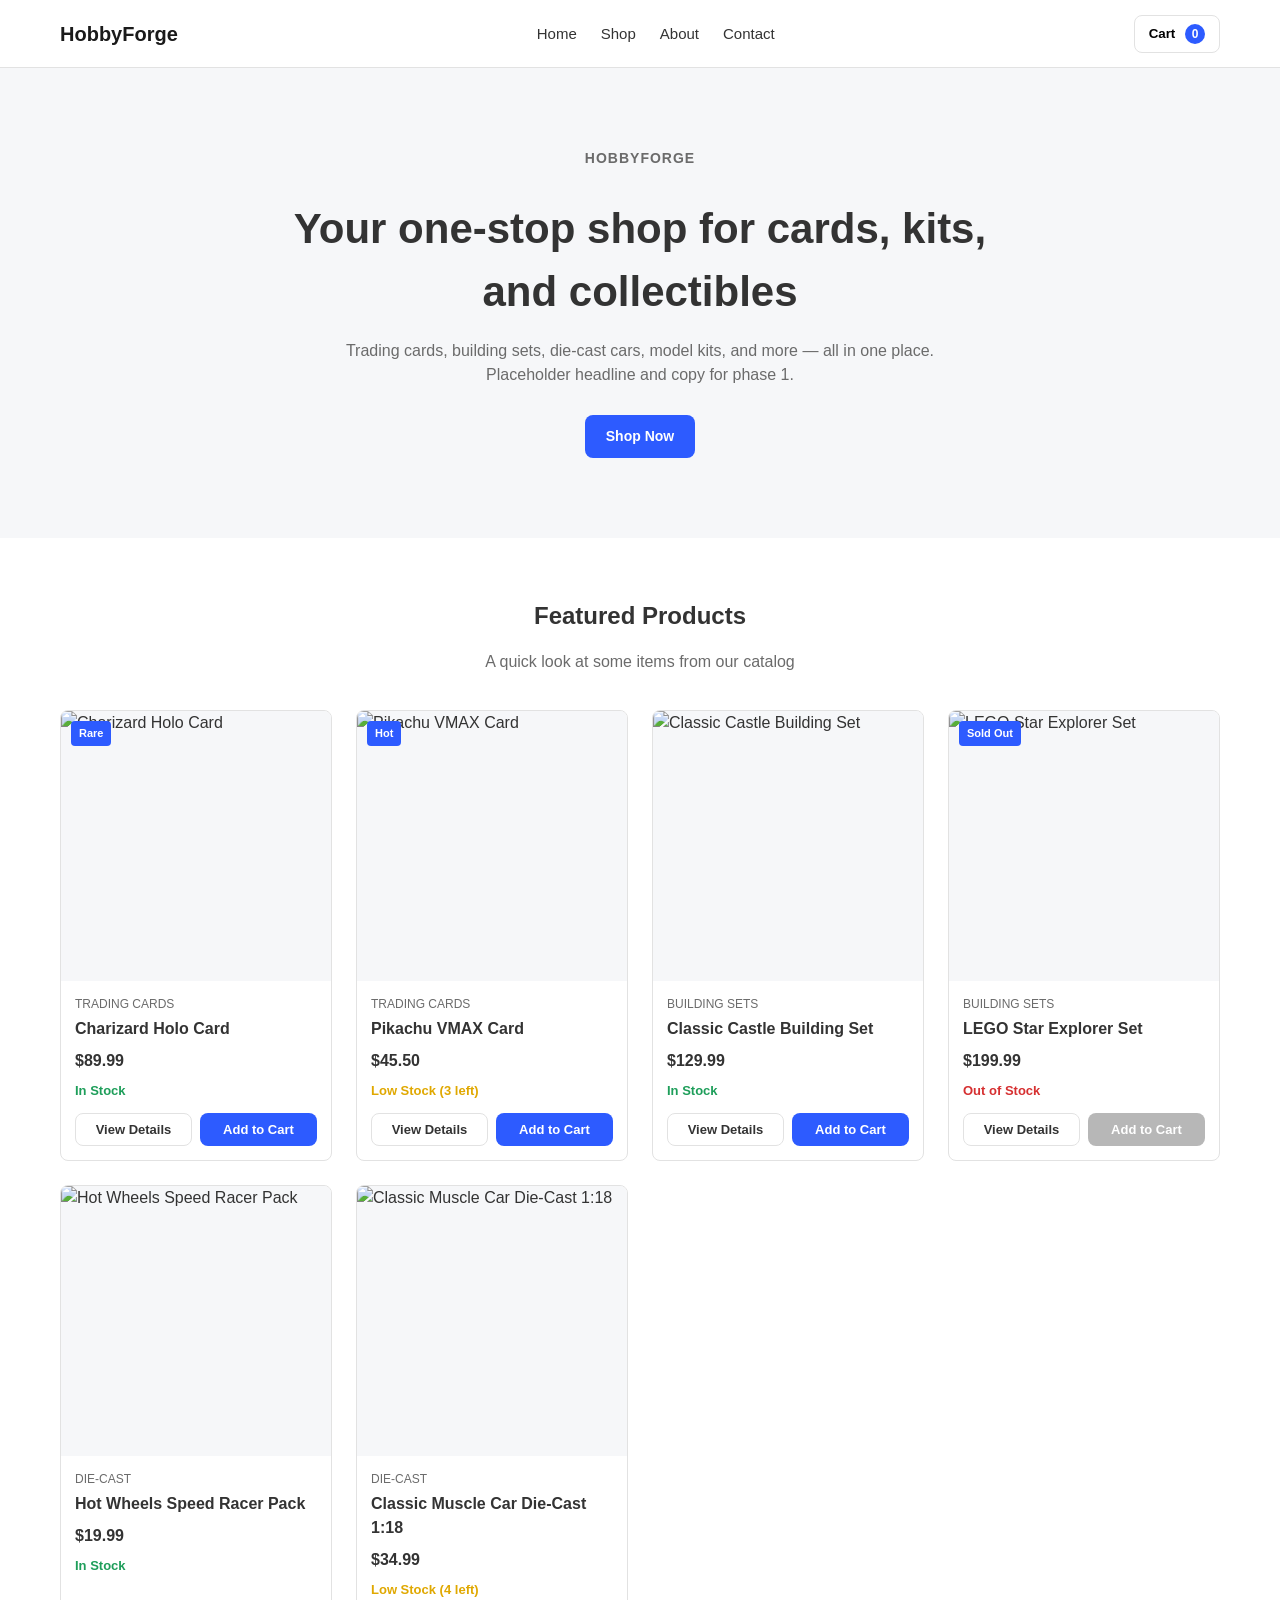
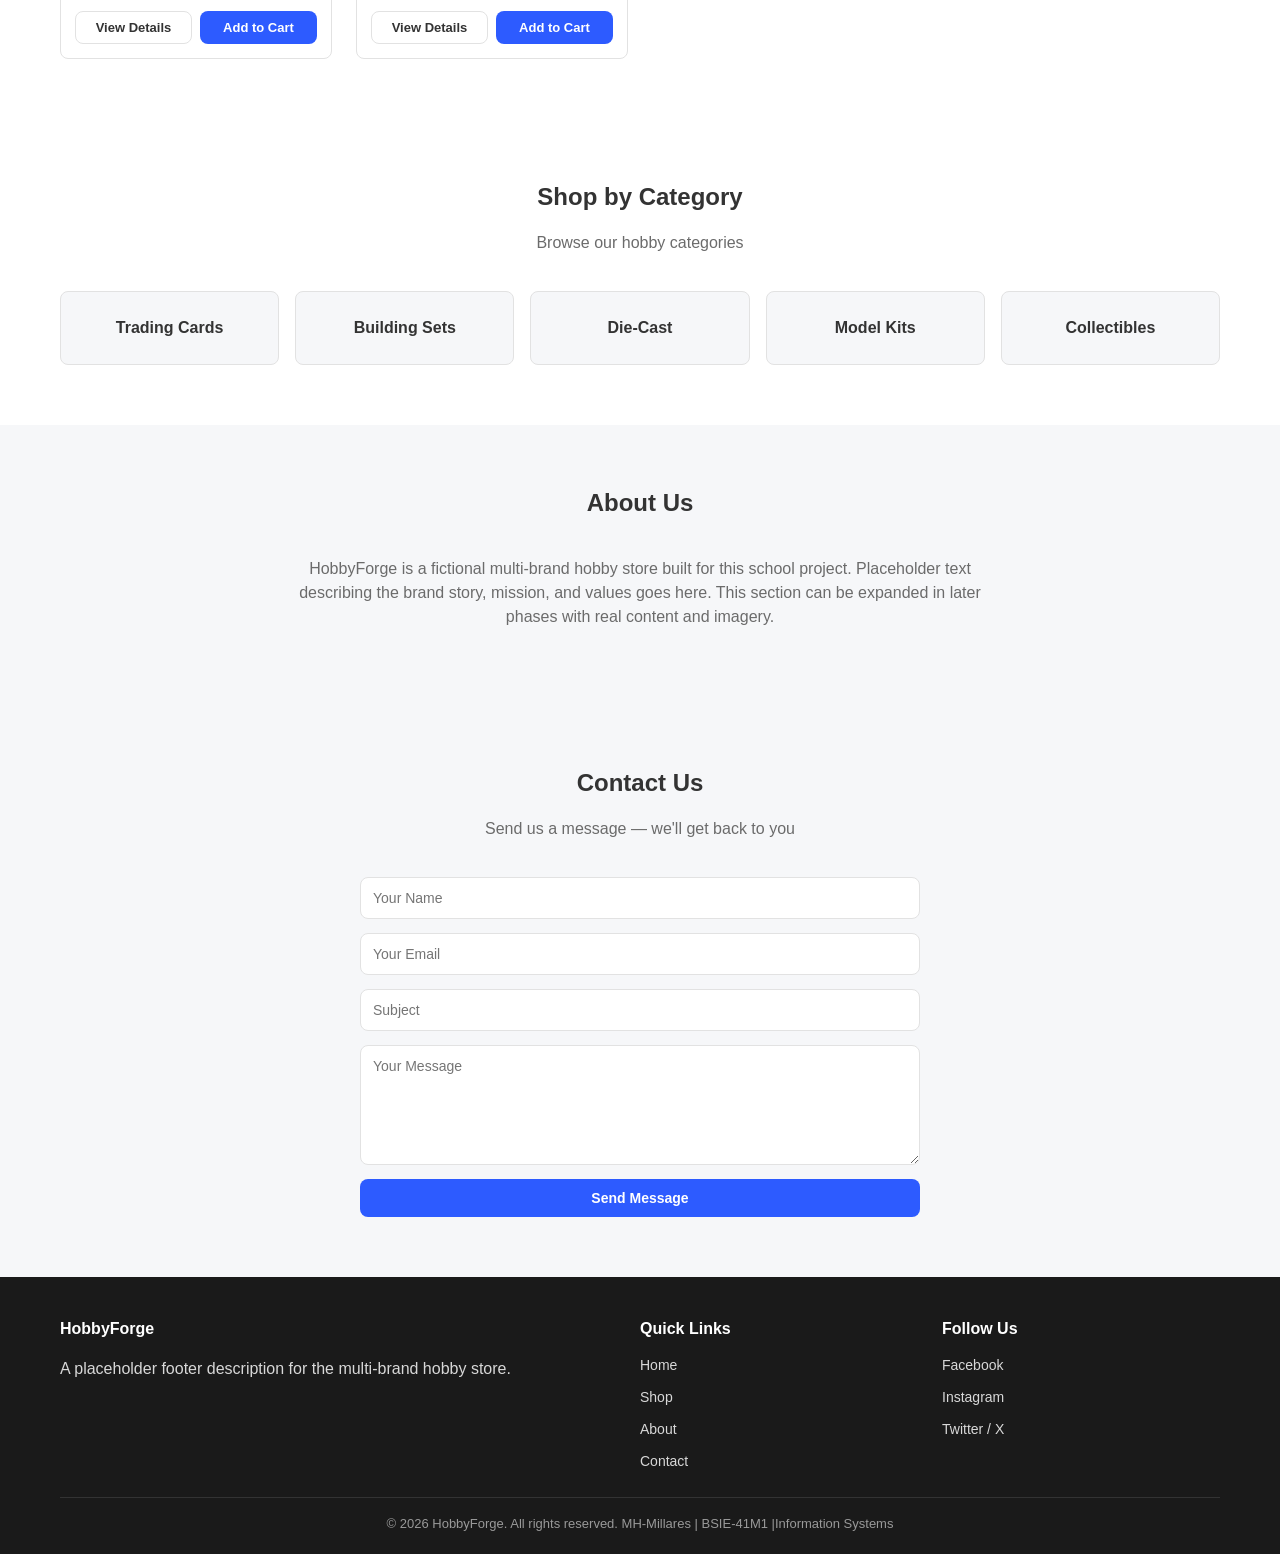
==== index.html @ 9cbf058b "Update index.html" ====
<!DOCTYPE html>
<html lang="en">
<head>
<meta charset="UTF-8">
<meta name="viewport" content="width=device-width, initial-scale=1.0">
<title>HobbyForge | Home</title>
<link rel="stylesheet" href="css/style.css">
<link rel="stylesheet" href="css/responsive.css">
</head>
<body>

<!-- ================= NAVBAR ================= -->
<header class="navbar">
  <div class="container">
    <a href="index.html" class="nav-brand">HobbyForge</a>

    <ul class="nav-links" id="nav-links">
      <li><a href="index.html">Home</a></li>
      <li><a href="products.html">Shop</a></li>
      <li><a href="#about" class="js-scroll-link">About</a></li>
      <li><a href="#contact" class="js-scroll-link">Contact</a></li>
    </ul>

    <div class="nav-right">
      <button class="cart-btn js-open-cart" aria-label="Open cart">
        Cart <span class="cart-count js-cart-count">0</span>
      </button>
      <button class="mobile-menu-toggle" id="mobile-menu-toggle" aria-label="Toggle menu">
        <span></span><span></span><span></span>
      </button>
    </div>
  </div>
</header>

<!-- ================= HERO ================= -->
<section class="hero">
  <div class="container">
    <p class="hero-brand">HobbyForge</p>
    <h1>Your one-stop shop for cards, kits, and collectibles</h1>
    <p>Trading cards, building sets, die-cast cars, model kits, and more — all in one place. Placeholder headline and copy for phase 1.</p>
    <a href="products.html" class="btn btn-primary">Shop Now</a>
  </div>
</section>

<!-- ================= FEATURED PRODUCTS ================= -->
<section class="featured-section">
  <div class="container">
    <div class="section-header">
      <h2>Featured Products</h2>
      <p>A quick look at some items from our catalog</p>
    </div>
    <div class="product-grid" id="featured-products">
      <!-- Rendered dynamically by products.js from js/data.js -->
    </div>
  </div>
</section>

<!-- ================= CATEGORIES ================= -->
<section class="categories-section">
  <div class="container">
    <div class="section-header">
      <h2>Shop by Category</h2>
      <p>Browse our hobby categories</p>
    </div>
    <div class="category-grid">
      <div class="category-card js-category-card" data-category="Trading Cards">Trading Cards</div>
      <div class="category-card js-category-card" data-category="Building Sets">Building Sets</div>
      <div class="category-card js-category-card" data-category="Die-Cast">Die-Cast</div>
      <div class="category-card js-category-card" data-category="Model Kits">Model Kits</div>
      <div class="category-card js-category-card" data-category="Collectibles">Collectibles</div>
    </div>
  </div>
</section>

<!-- ================= ABOUT ================= -->
<section class="about-section" id="about">
  <div class="container">
    <div class="section-header">
      <h2>About Us</h2>
    </div>
    <div class="about-content">
      <p>HobbyForge is a fictional multi-brand hobby store built for this school project. Placeholder text describing the brand story, mission, and values goes here. This section can be expanded in later phases with real content and imagery.</p>
    </div>
  </div>
</section>

<!-- ================= CONTACT ================= -->
<section class="contact-section" id="contact">
  <div class="container">
    <div class="section-header">
      <h2>Contact Us</h2>
      <p>Send us a message — we'll get back to you</p>
    </div>
    <form class="contact-form" id="contact-form" novalidate>
      <input type="text" id="contact-name" placeholder="Your Name" required>
      <input type="email" id="contact-email" placeholder="Your Email" required>
      <input type="text" id="contact-subject" placeholder="Subject" required>
      <textarea id="contact-message" placeholder="Your Message" required></textarea>
      <div class="form-message" id="contact-success"></div>
      <button type="submit" class="btn btn-primary">Send Message</button>
    </form>
  </div>
</section>

<!-- ================= FOOTER ================= -->
<footer class="footer">
  <div class="container">
    <div class="footer-grid">
      <div>
        <h4>HobbyForge</h4>
        <p>A placeholder footer description for the multi-brand hobby store.</p>
      </div>
      <div>
        <h4>Quick Links</h4>
        <ul class="footer-links">
          <li><a href="index.html">Home</a></li>
          <li><a href="products.html">Shop</a></li>
          <li><a href="#about" class="js-scroll-link">About</a></li>
          <li><a href="#contact" class="js-scroll-link">Contact</a></li>
        </ul>
      </div>
      <div>
        <h4>Follow Us</h4>
        <ul class="footer-links">
          <li><a href="#">Facebook</a></li>
          <li><a href="#">Instagram</a></li>
          <li><a href="#">Twitter / X</a></li>
        </ul>
      </div>
    </div>
    <div class="footer-bottom">
      &copy; 2026 HobbyForge. All rights reserved. 
      MH-Millares | BSIE-41M1 |Information Systems
    </div>
  </div>
</footer>

<!-- ================= PRODUCT DETAILS MODAL (shared) ================= -->
<div class="modal" id="product-modal">
  <button class="modal-close-btn" id="modal-close-btn">&times;</button>
  <div class="modal-body">
    <img src="" alt="" class="modal-img" id="modal-img">
    <div class="modal-details">
      <p class="product-category" id="modal-category"></p>
      <h3 id="modal-name"></h3>
      <p class="product-price" id="modal-price"></p>
      <p class="stock-status" id="modal-stock"></p>
      <p id="modal-description"></p>
      <div class="modal-qty-controls">
        <button class="qty-btn" id="modal-qty-decrease">-</button>
        <span id="modal-qty-value">1</span>
        <button class="qty-btn" id="modal-qty-increase">+</button>
      </div>
      <button class="btn btn-primary btn-full" id="modal-add-to-cart">Add to Cart</button>
    </div>
  </div>
</div>
<div class="modal-overlay" id="modal-overlay"></div>

<!-- ================= CART DRAWER (shared) ================= -->
<div class="cart-drawer" id="cart-drawer">
  <div class="cart-drawer-header">
    <h3>Your Cart</h3>
    <button class="modal-close-btn" id="cart-close-btn" style="position:static;">&times;</button>
  </div>
  <div class="cart-items" id="cart-items">
    <p class="cart-empty" id="cart-empty">Your cart is empty.</p>
  </div>
  <div class="cart-drawer-footer">
    <div class="cart-total-row">
      <span>Total</span>
      <span id="cart-total">$0.00</span>
    </div>
    <button class="btn btn-primary btn-full" id="checkout-btn">Checkout</button>
  </div>
</div>
<div class="cart-overlay" id="cart-overlay"></div>

<script src="js/data.js"></script>
<script src="js/products.js"></script>
<script src="js/cart.js"></script>
<script src="js/app.js"></script>
</body>
</html>
---- css/style.css ----
/* ============================================================
   style.css
   Base styles for the Hobby Shop skeleton.
   Kept intentionally simple/placeholder — meant to be redesigned later.
   ============================================================ */

:root {
  --color-primary: #2d5bff;
  --color-primary-dark: #1c3fc7;
  --color-dark: #1a1a1a;
  --color-text: #333333;
  --color-muted: #6b6b6b;
  --color-border: #e2e2e2;
  --color-bg: #ffffff;
  --color-bg-alt: #f6f7f9;
  --color-danger: #d63031;
  --color-success: #1e9e5a;
  --color-warning: #e0a800;

  --radius: 8px;
  --max-width: 1200px;
  --nav-height: 68px;
}

* {
  box-sizing: border-box;
}

body {
  margin: 0;
  font-family: -apple-system, BlinkMacSystemFont, "Segoe UI", Roboto, Arial, sans-serif;
  color: var(--color-text);
  background: var(--color-bg);
  line-height: 1.5;
}

img {
  max-width: 100%;
  display: block;
}

.container {
  max-width: var(--max-width);
  margin: 0 auto;
  padding: 0 20px;
}

a {
  color: inherit;
}

h1, h2, h3, h4 {
  margin: 0 0 12px 0;
}

section {
  padding: 60px 0;
}

/* ---------- Buttons ---------- */
.btn {
  display: inline-block;
  padding: 10px 20px;
  border-radius: var(--radius);
  border: 1px solid transparent;
  font-size: 14px;
  font-weight: 600;
  cursor: pointer;
  text-decoration: none;
  text-align: center;
}

.btn-primary {
  background: var(--color-primary);
  color: #fff;
}
.btn-primary:hover {
  background: var(--color-primary-dark);
}
.btn-primary:disabled {
  background: #b7b7b7;
  cursor: not-allowed;
}

.btn-outline {
  background: transparent;
  border-color: var(--color-border);
  color: var(--color-text);
}
.btn-outline:hover {
  border-color: var(--color-primary);
  color: var(--color-primary);
}

.btn-danger {
  background: var(--color-danger);
  color: #fff;
}

.btn-small {
  padding: 6px 12px;
  font-size: 13px;
}

.btn-full {
  width: 100%;
}

/* ---------- Navigation ---------- */
.navbar {
  position: sticky;
  top: 0;
  z-index: 500;
  background: var(--color-bg);
  border-bottom: 1px solid var(--color-border);
  height: var(--nav-height);
}

.navbar .container {
  height: 100%;
  display: flex;
  align-items: center;
  justify-content: space-between;
}

.nav-brand {
  font-size: 20px;
  font-weight: 800;
  text-decoration: none;
  color: var(--color-dark);
}

.nav-links {
  display: flex;
  align-items: center;
  gap: 24px;
  list-style: none;
  margin: 0;
  padding: 0;
}

.nav-links a {
  text-decoration: none;
  font-weight: 500;
  color: var(--color-text);
  font-size: 15px;
}
.nav-links a:hover {
  color: var(--color-primary);
}

.nav-right {
  display: flex;
  align-items: center;
  gap: 16px;
}

.cart-btn {
  position: relative;
  background: transparent;
  border: 1px solid var(--color-border);
  border-radius: var(--radius);
  padding: 8px 14px;
  cursor: pointer;
  font-weight: 600;
}

.cart-count {
  display: inline-block;
  background: var(--color-primary);
  color: #fff;
  border-radius: 50%;
  min-width: 20px;
  height: 20px;
  font-size: 12px;
  line-height: 20px;
  text-align: center;
  margin-left: 6px;
}

.mobile-menu-toggle {
  display: none;
  flex-direction: column;
  gap: 4px;
  background: none;
  border: none;
  cursor: pointer;
  padding: 8px;
}
.mobile-menu-toggle span {
  width: 24px;
  height: 2px;
  background: var(--color-dark);
}

/* ---------- Hero ---------- */
.hero {
  background: var(--color-bg-alt);
  padding: 80px 0;
  text-align: center;
}
.hero-brand {
  color: var(--color-primary);
  font-weight: 700;
  letter-spacing: 1px;
  text-transform: uppercase;
  font-size: 14px;
  margin-bottom: 10px;
}
.hero h1 {
  font-size: 42px;
  max-width: 700px;
  margin: 0 auto 16px auto;
}
.hero p {
  color: var(--color-muted);
  max-width: 600px;
  margin: 0 auto 28px auto;
}

/* ---------- Section headers ---------- */
.section-header {
  text-align: center;
  margin-bottom: 36px;
}
.section-header p {
  color: var(--color-muted);
}

/* ---------- Product grid / cards ---------- */
.product-grid {
  display: grid;
  grid-template-columns: repeat(4, 1fr);
  gap: 24px;
}

.product-card {
  border: 1px solid var(--color-border);
  border-radius: var(--radius);
  overflow: hidden;
  background: #fff;
  display: flex;
  flex-direction: column;
}

.product-img-wrap {
  position: relative;
  background: var(--color-bg-alt);
  cursor: pointer;
  aspect-ratio: 1 / 1;
  display: flex;
  align-items: center;
  justify-content: center;
}

.product-img {
  width: 100%;
  height: 100%;
  object-fit: cover;
}

.product-badge {
  position: absolute;
  top: 10px;
  left: 10px;
  background: var(--color-primary);
  color: #fff;
  font-size: 11px;
  font-weight: 700;
  padding: 4px 8px;
  border-radius: 4px;
  z-index: 2;
}

.product-card-body {
  padding: 14px;
  display: flex;
  flex-direction: column;
  gap: 4px;
  flex-grow: 1;
}

.product-category {
  font-size: 12px;
  color: var(--color-muted);
  text-transform: uppercase;
  margin: 0;
}

.product-name {
  font-size: 16px;
  margin: 0;
}

.product-price {
  font-weight: 700;
  margin: 4px 0;
}

.stock-status {
  font-size: 13px;
  font-weight: 600;
  margin: 0 0 8px 0;
}
.stock-ok { color: var(--color-success); }
.stock-low { color: var(--color-warning); }
.stock-out { color: var(--color-danger); }

.product-card-actions {
  display: flex;
  gap: 8px;
  margin-top: auto;
}
.product-card-actions .btn {
  flex: 1;
  padding: 8px 10px;
  font-size: 13px;
}

/* ---------- Categories ---------- */
.category-grid {
  display: grid;
  grid-template-columns: repeat(5, 1fr);
  gap: 16px;
}

.category-card {
  border: 1px solid var(--color-border);
  border-radius: var(--radius);
  padding: 24px 12px;
  text-align: center;
  cursor: pointer;
  background: var(--color-bg-alt);
  font-weight: 600;
}
.category-card:hover {
  border-color: var(--color-primary);
  color: var(--color-primary);
}

/* ---------- About / Contact ---------- */
.about-section, .contact-section {
  background: var(--color-bg-alt);
}
.about-content {
  max-width: 700px;
  margin: 0 auto;
  text-align: center;
  color: var(--color-muted);
}

.contact-form {
  max-width: 560px;
  margin: 0 auto;
  display: flex;
  flex-direction: column;
  gap: 14px;
}
.contact-form input,
.contact-form textarea {
  padding: 12px;
  border: 1px solid var(--color-border);
  border-radius: var(--radius);
  font-family: inherit;
  font-size: 14px;
}
.contact-form textarea {
  min-height: 120px;
  resize: vertical;
}
.input-error {
  border-color: var(--color-danger) !important;
}
.form-message {
  padding: 10px 14px;
  border-radius: var(--radius);
  font-size: 14px;
  display: none;
}
.form-message-success {
  background: #e6f7ee;
  color: var(--color-success);
}
.form-message-error {
  background: #fdecec;
  color: var(--color-danger);
}

/* ---------- Footer ---------- */
.footer {
  background: var(--color-dark);
  color: #d8d8d8;
  padding: 40px 0 20px;
}
.footer-grid {
  display: grid;
  grid-template-columns: 2fr 1fr 1fr;
  gap: 24px;
  margin-bottom: 24px;
}
.footer h4 {
  color: #fff;
}
.footer-links {
  list-style: none;
  padding: 0;
  margin: 0;
  display: flex;
  flex-direction: column;
  gap: 8px;
}
.footer-links a {
  text-decoration: none;
  color: #d8d8d8;
  font-size: 14px;
}
.footer-links a:hover {
  color: #fff;
}
.footer-bottom {
  border-top: 1px solid #333;
  padding-top: 16px;
  font-size: 13px;
  text-align: center;
  color: #999;
}

/* ---------- Product controls bar (products page) ---------- */
.controls-bar {
  display: flex;
  flex-wrap: wrap;
  gap: 16px;
  align-items: center;
  justify-content: space-between;
  margin-bottom: 24px;
}
.search-box input {
  padding: 10px 14px;
  border: 1px solid var(--color-border);
  border-radius: var(--radius);
  width: 260px;
  font-size: 14px;
}
.sort-box select {
  padding: 10px 14px;
  border: 1px solid var(--color-border);
  border-radius: var(--radius);
  font-size: 14px;
}
.filter-bar {
  display: flex;
  flex-wrap: wrap;
  gap: 8px;
  margin-bottom: 24px;
}
.filter-btn {
  padding: 8px 16px;
  border-radius: 20px;
  border: 1px solid var(--color-border);
  background: #fff;
  cursor: pointer;
  font-size: 13px;
  font-weight: 600;
}
.filter-btn.active {
  background: var(--color-primary);
  border-color: var(--color-primary);
  color: #fff;
}
.no-results {
  display: none;
  text-align: center;
  color: var(--color-muted);
  padding: 40px 0;
}

/* ---------- Modal (Product Details) ---------- */
.modal-overlay {
  position: fixed;
  inset: 0;
  background: rgba(0,0,0,0.5);
  display: none;
  z-index: 800;
}
.modal {
  position: fixed;
  top: 50%;
  left: 50%;
  transform: translate(-50%, -50%) scale(0.96);
  background: #fff;
  border-radius: var(--radius);
  width: 90%;
  max-width: 600px;
  max-height: 85vh;
  overflow-y: auto;
  z-index: 900;
  display: none;
  padding: 24px;
}
.modal.open,
.modal.open + .modal-overlay,
.modal-overlay.open {
  display: block;
}

.modal-close-btn {
  position: absolute;
  top: 14px;
  right: 16px;
  background: none;
  border: none;
  font-size: 22px;
  cursor: pointer;
  color: var(--color-muted);
}

.modal-body {
  display: flex;
  gap: 20px;
  flex-wrap: wrap;
}
.modal-img {
  width: 220px;
  height: 220px;
  object-fit: cover;
  border-radius: var(--radius);
  background: var(--color-bg-alt);
}
.modal-details {
  flex: 1;
  min-width: 220px;
}
.modal-qty-controls {
  display: flex;
  align-items: center;
  gap: 12px;
  margin: 16px 0;
}
.qty-btn {
  width: 32px;
  height: 32px;
  border-radius: 6px;
  border: 1px solid var(--color-border);
  background: #fff;
  cursor: pointer;
  font-size: 16px;
}

/* ---------- Cart drawer ---------- */
.cart-drawer {
  position: fixed;
  top: 0;
  right: -400px;
  width: 380px;
  max-width: 100%;
  height: 100%;
  background: #fff;
  box-shadow: -4px 0 16px rgba(0,0,0,0.15);
  z-index: 900;
  display: flex;
  flex-direction: column;
  transition: right 0.25s ease;
}
.cart-drawer.open {
  right: 0;
}
.cart-drawer-header {
  display: flex;
  justify-content: space-between;
  align-items: center;
  padding: 18px 20px;
  border-bottom: 1px solid var(--color-border);
}
.cart-items {
  flex: 1;
  overflow-y: auto;
  padding: 12px 20px;
}
.cart-item {
  display: flex;
  gap: 12px;
  align-items: center;
  padding: 12px 0;
  border-bottom: 1px solid var(--color-border);
  position: relative;
}
.cart-item-img {
  width: 56px;
  height: 56px;
  object-fit: cover;
  border-radius: 6px;
  background: var(--color-bg-alt);
}
.cart-item-info {
  flex: 1;
}
.cart-item-name {
  font-size: 14px;
  font-weight: 600;
  margin: 0 0 2px 0;
}
.cart-item-price {
  font-size: 13px;
  color: var(--color-muted);
  margin: 0 0 6px 0;
}
.cart-qty-controls {
  display: flex;
  align-items: center;
  gap: 8px;
}
.cart-qty-controls .qty-btn {
  width: 24px;
  height: 24px;
  font-size: 13px;
}
.cart-remove-btn {
  background: none;
  border: none;
  font-size: 18px;
  color: var(--color-muted);
  cursor: pointer;
}
.cart-empty {
  text-align: center;
  color: var(--color-muted);
  padding: 40px 0;
}
.cart-drawer-footer {
  padding: 16px 20px 20px;
  border-top: 1px solid var(--color-border);
}
.cart-total-row {
  display: flex;
  justify-content: space-between;
  font-weight: 700;
  margin-bottom: 12px;
}
.cart-overlay {
  position: fixed;
  inset: 0;
  background: rgba(0,0,0,0.4);
  display: none;
  z-index: 850;
}
.cart-overlay.open {
  display: block;
}

/* ---------- Admin dashboard ---------- */
.admin-header {
  background: var(--color-bg-alt);
  padding: 30px 0;
  border-bottom: 1px solid var(--color-border);
}
.stats-grid {
  display: grid;
  grid-template-columns: repeat(4, 1fr);
  gap: 16px;
  margin: 30px 0;
}
.stat-card {
  border: 1px solid var(--color-border);
  border-radius: var(--radius);
  padding: 20px;
  text-align: center;
}
.stat-value {
  font-size: 30px;
  font-weight: 800;
  color: var(--color-primary);
}
.stat-label {
  color: var(--color-muted);
  font-size: 13px;
  margin-top: 4px;
}

.admin-table-wrap {
  overflow-x: auto;
  border: 1px solid var(--color-border);
  border-radius: var(--radius);
}
table.admin-table {
  width: 100%;
  border-collapse: collapse;
  min-width: 640px;
}
table.admin-table th,
table.admin-table td {
  text-align: left;
  padding: 12px 14px;
  border-bottom: 1px solid var(--color-border);
  font-size: 14px;
}
table.admin-table th {
  background: var(--color-bg-alt);
  font-size: 12px;
  text-transform: uppercase;
  color: var(--color-muted);
}
.admin-actions {
  display: flex;
  gap: 8px;
}

.add-product-form {
  display: grid;
  grid-template-columns: repeat(4, 1fr);
  gap: 12px;
  margin-top: 16px;
}
.add-product-form input {
  padding: 10px 12px;
  border: 1px solid var(--color-border);
  border-radius: var(--radius);
  font-size: 14px;
}
.add-product-form button {
  grid-column: span 4;
}

.admin-section {
  padding: 40px 0;
}

.form-group {
  margin-bottom: 14px;
}
.form-group label {
  display: block;
  font-size: 13px;
  font-weight: 600;
  margin-bottom: 6px;
}
.form-group input {
  width: 100%;
  padding: 10px 12px;
  border: 1px solid var(--color-border);
  border-radius: var(--radius);
  font-size: 14px;
}
---- css/responsive.css ----
/* ============================================================
   responsive.css
   Media queries for tablet + mobile.
   Keep in sync with the layout classes defined in style.css.
   ============================================================ */

/* ---------- Tablet (<= 1024px) ---------- */
@media (max-width: 1024px) {
  .product-grid {
    grid-template-columns: repeat(3, 1fr);
  }
  .category-grid {
    grid-template-columns: repeat(3, 1fr);
  }
  .stats-grid {
    grid-template-columns: repeat(2, 1fr);
  }
  .footer-grid {
    grid-template-columns: 1fr 1fr;
  }
}

/* ---------- Mobile (<= 768px) ---------- */
@media (max-width: 768px) {
  section {
    padding: 40px 0;
  }

  .hero {
    padding: 56px 0;
  }
  .hero h1 {
    font-size: 28px;
  }

  /* Nav collapses into hamburger menu */
  .nav-links {
    position: absolute;
    top: var(--nav-height);
    left: 0;
    right: 0;
    background: #fff;
    border-bottom: 1px solid var(--color-border);
    flex-direction: column;
    align-items: flex-start;
    gap: 0;
    max-height: 0;
    overflow: hidden;
    transition: max-height 0.25s ease;
  }
  .nav-links.open {
    max-height: 320px;
  }
  .nav-links li {
    width: 100%;
  }
  .nav-links a {
    display: block;
    padding: 14px 20px;
    width: 100%;
    border-bottom: 1px solid var(--color-border);
  }
  .mobile-menu-toggle {
    display: flex;
  }

  .product-grid {
    grid-template-columns: repeat(2, 1fr);
    gap: 16px;
  }
  .category-grid {
    grid-template-columns: repeat(2, 1fr);
  }

  .controls-bar {
    flex-direction: column;
    align-items: stretch;
  }
  .search-box input {
    width: 100%;
  }

  .stats-grid {
    grid-template-columns: repeat(2, 1fr);
  }

  .footer-grid {
    grid-template-columns: 1fr;
  }

  /* Modal fits mobile screens */
  .modal {
    width: 94%;
    padding: 20px;
    max-height: 90vh;
  }
  .modal-body {
    flex-direction: column;
  }
  .modal-img {
    width: 100%;
    height: 200px;
  }

  /* Cart drawer fits mobile screens */
  .cart-drawer {
    width: 100%;
    right: -100%;
  }

  .add-product-form {
    grid-template-columns: 1fr 1fr;
  }
  .add-product-form button {
    grid-column: span 2;
  }
}

/* ---------- Small mobile (<= 480px) ---------- */
@media (max-width: 480px) {
  .product-grid {
    grid-template-columns: 1fr 1fr;
    gap: 12px;
  }
  .category-grid {
    grid-template-columns: 1fr 1fr;
  }
  .stats-grid {
    grid-template-columns: 1fr 1fr;
  }
  .product-card-actions {
    flex-direction: column;
  }
  .add-product-form {
    grid-template-columns: 1fr;
  }
  .add-product-form button {
    grid-column: span 1;
  }
}
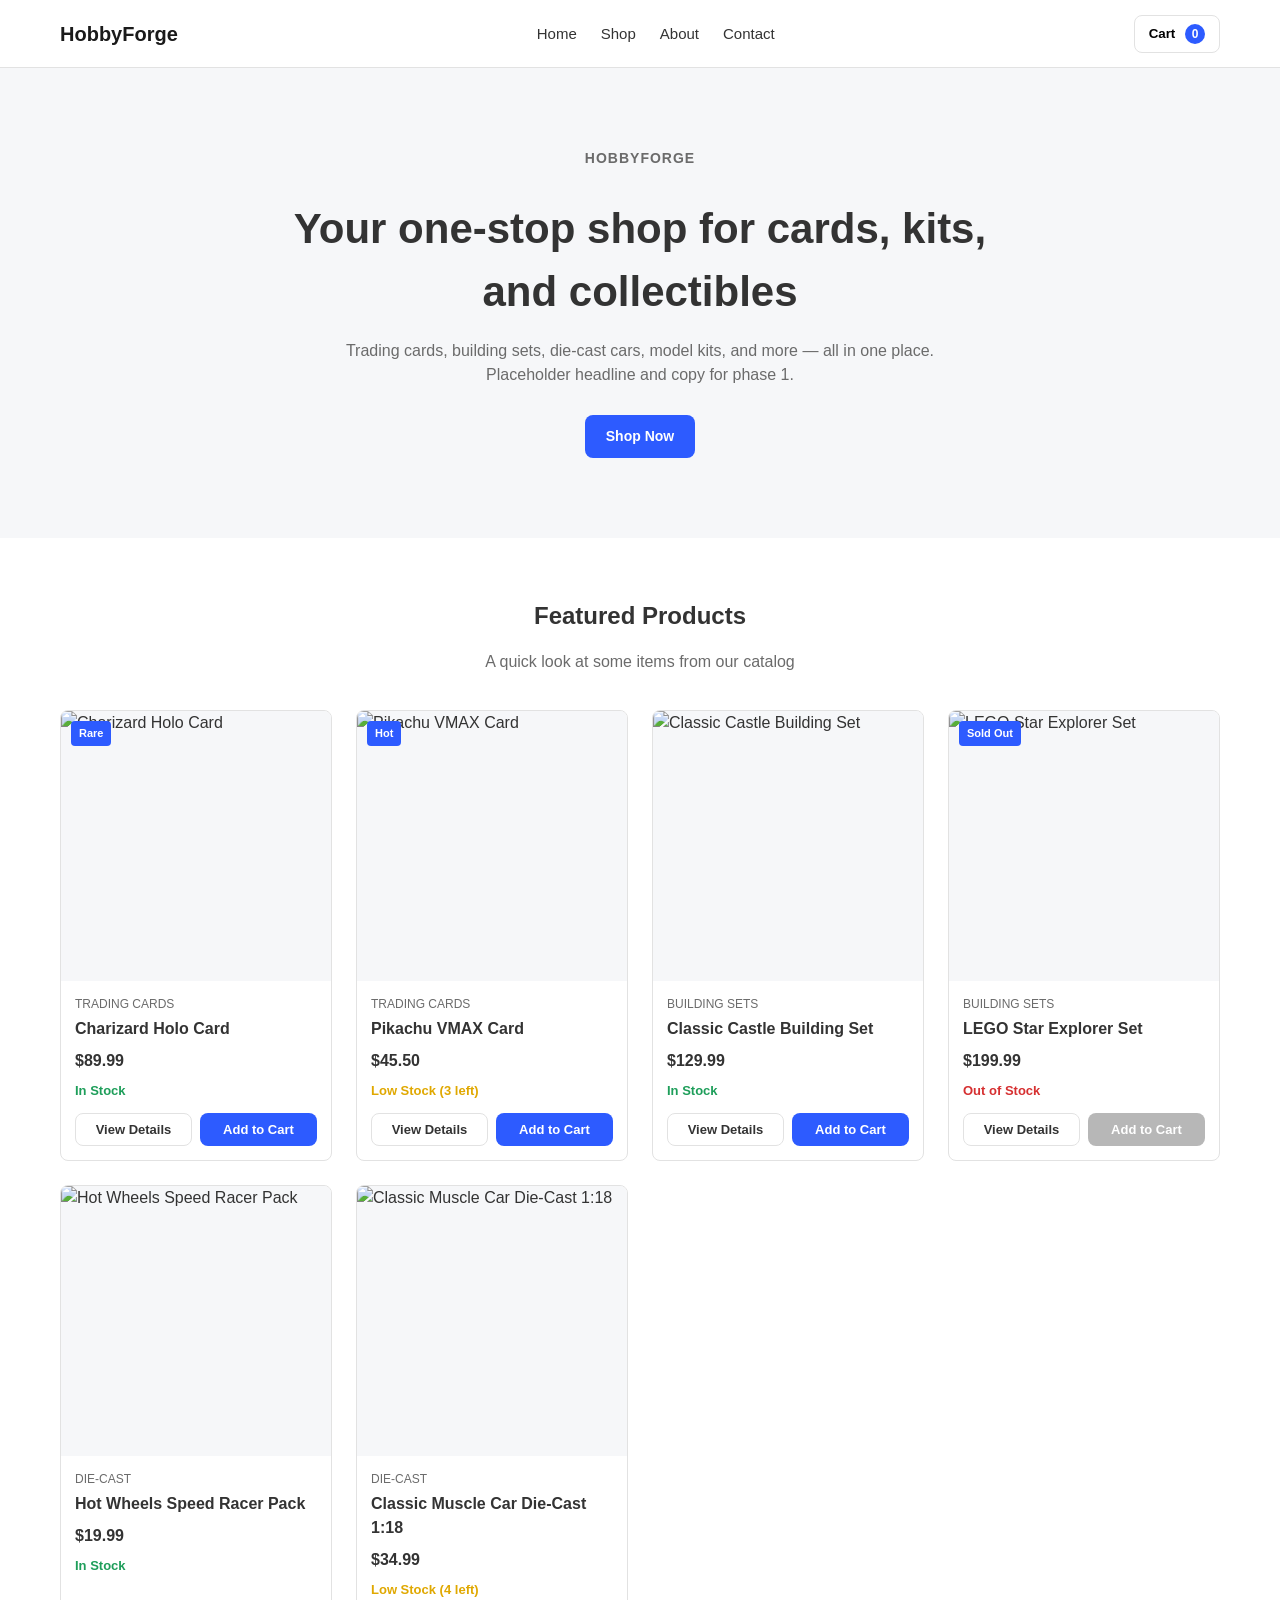
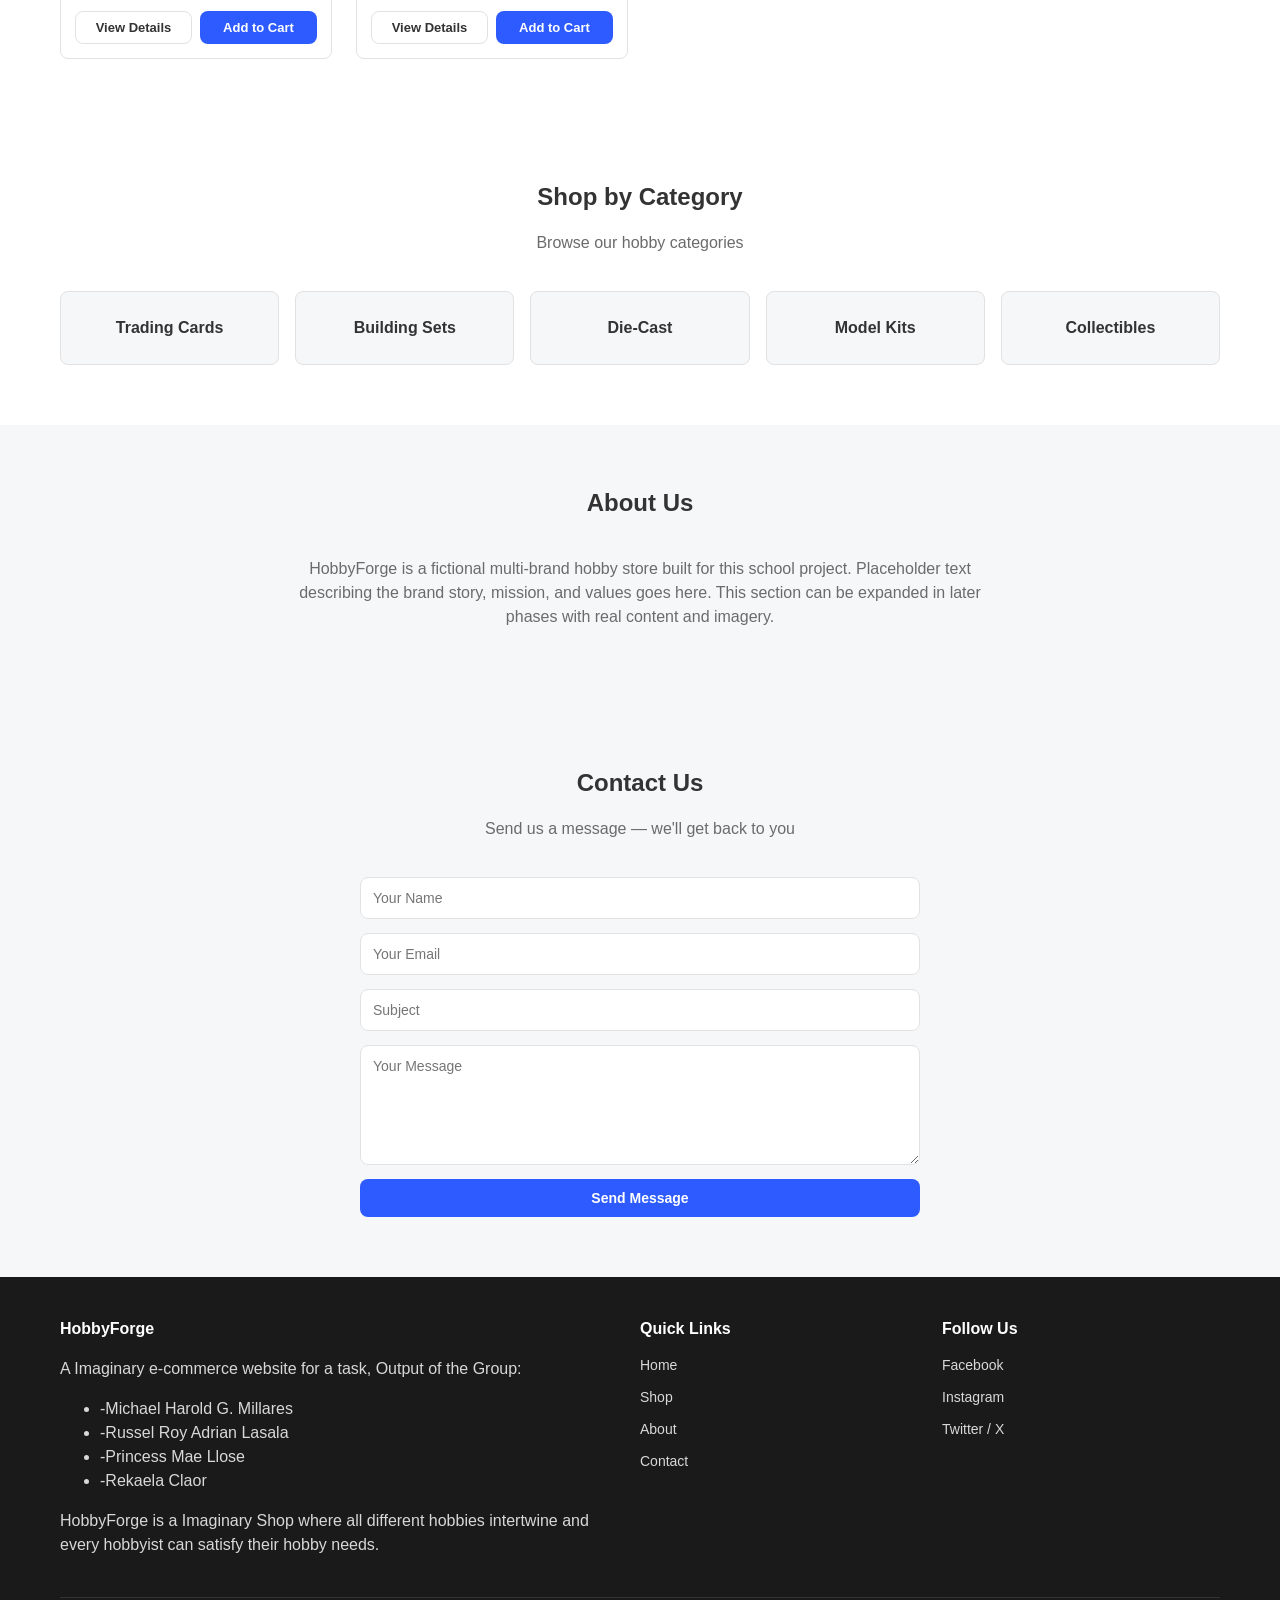
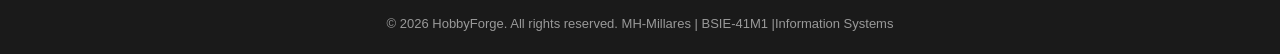
==== commit 78e5cf3c: "Update index.html" ====
--- a/index.html
+++ b/index.html
@@ -108,7 +108,16 @@
     <div class="footer-grid">
       <div>
         <h4>HobbyForge</h4>
-        <p>A placeholder footer description for the multi-brand hobby store.</p>
+        <p>A Imaginary e-commerce website for a task, Output of the Group:
+          <ul>
+            <li>-Michael Harold G. Millares</li>
+            <li>-Russel  Roy Adrian Lasala</li>
+            <li>-Princess Mae Llose</li>
+            <li>-Rekaela Claor</li>
+          </ul>
+        HobbyForge is a Imaginary Shop where all different hobbies intertwine and every hobbyist can satisfy their 
+        hobby needs.
+        </p>
       </div>
       <div>
         <h4>Quick Links</h4>
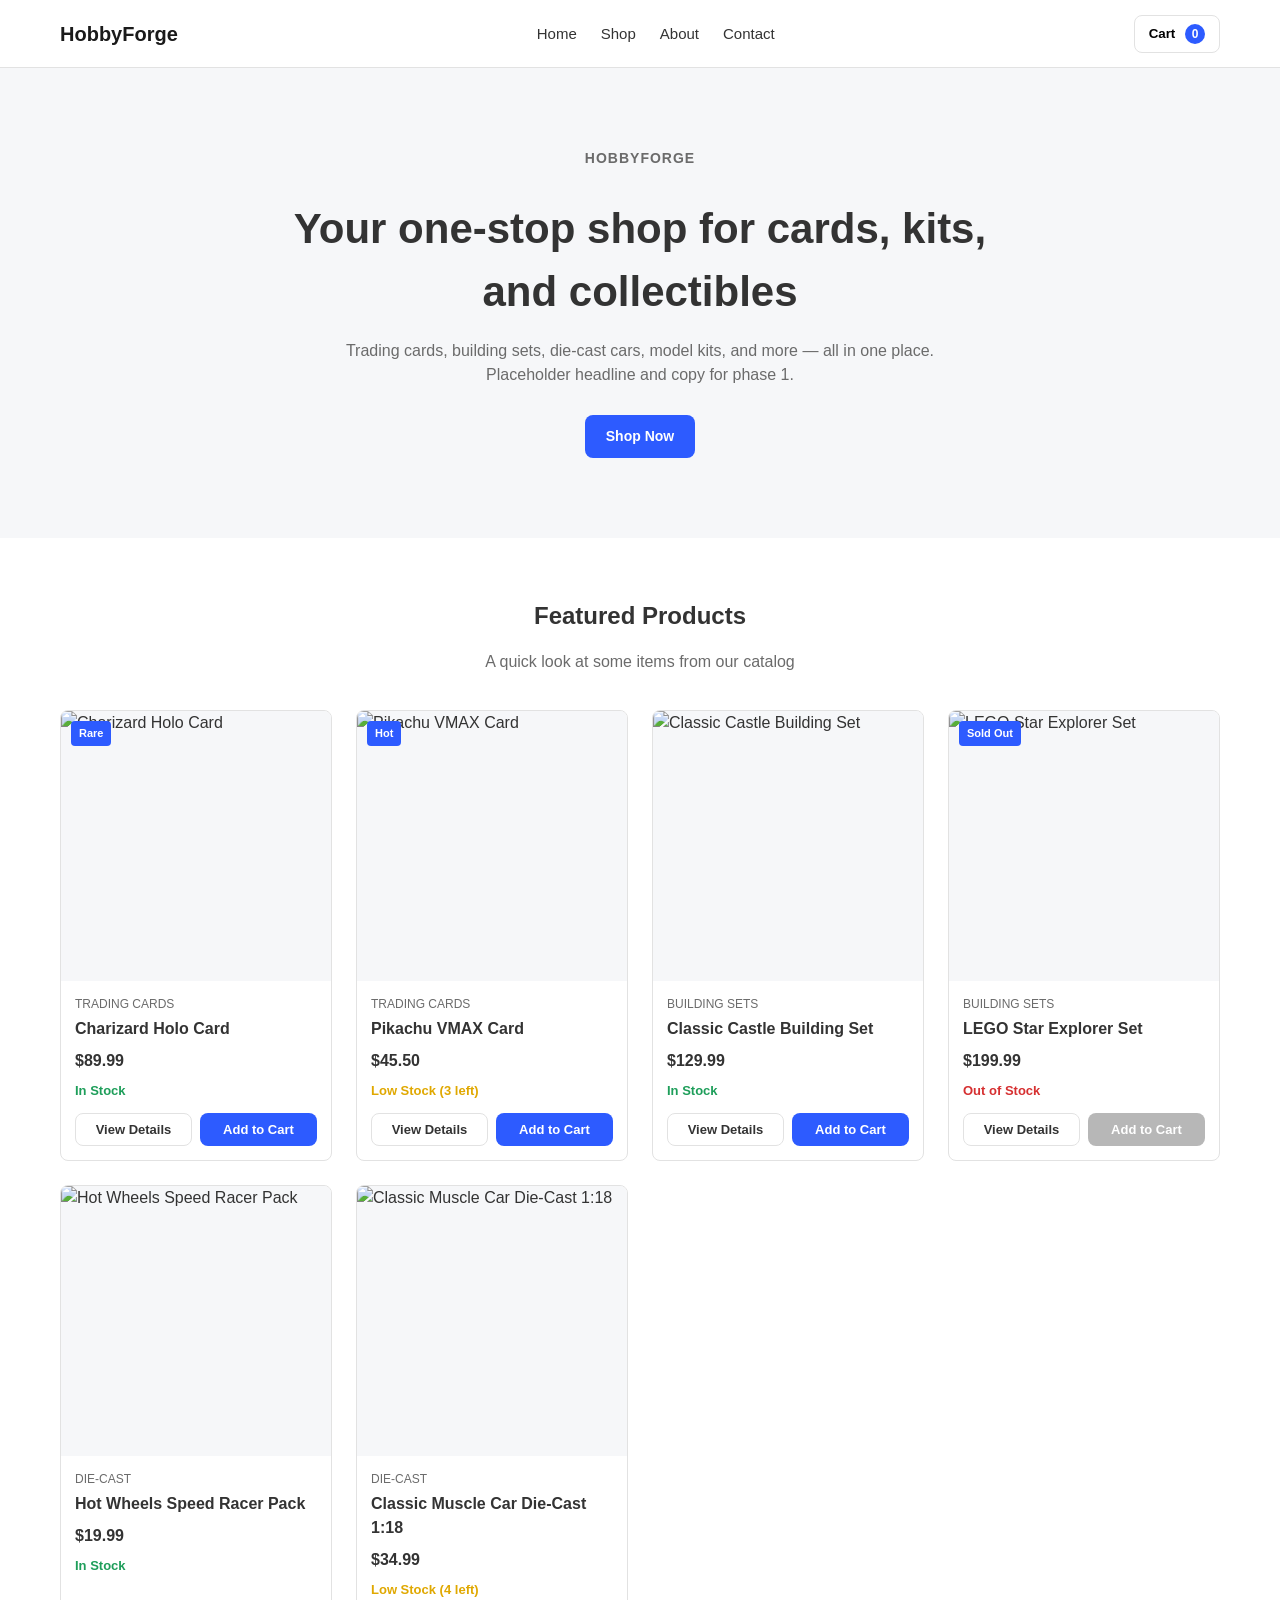
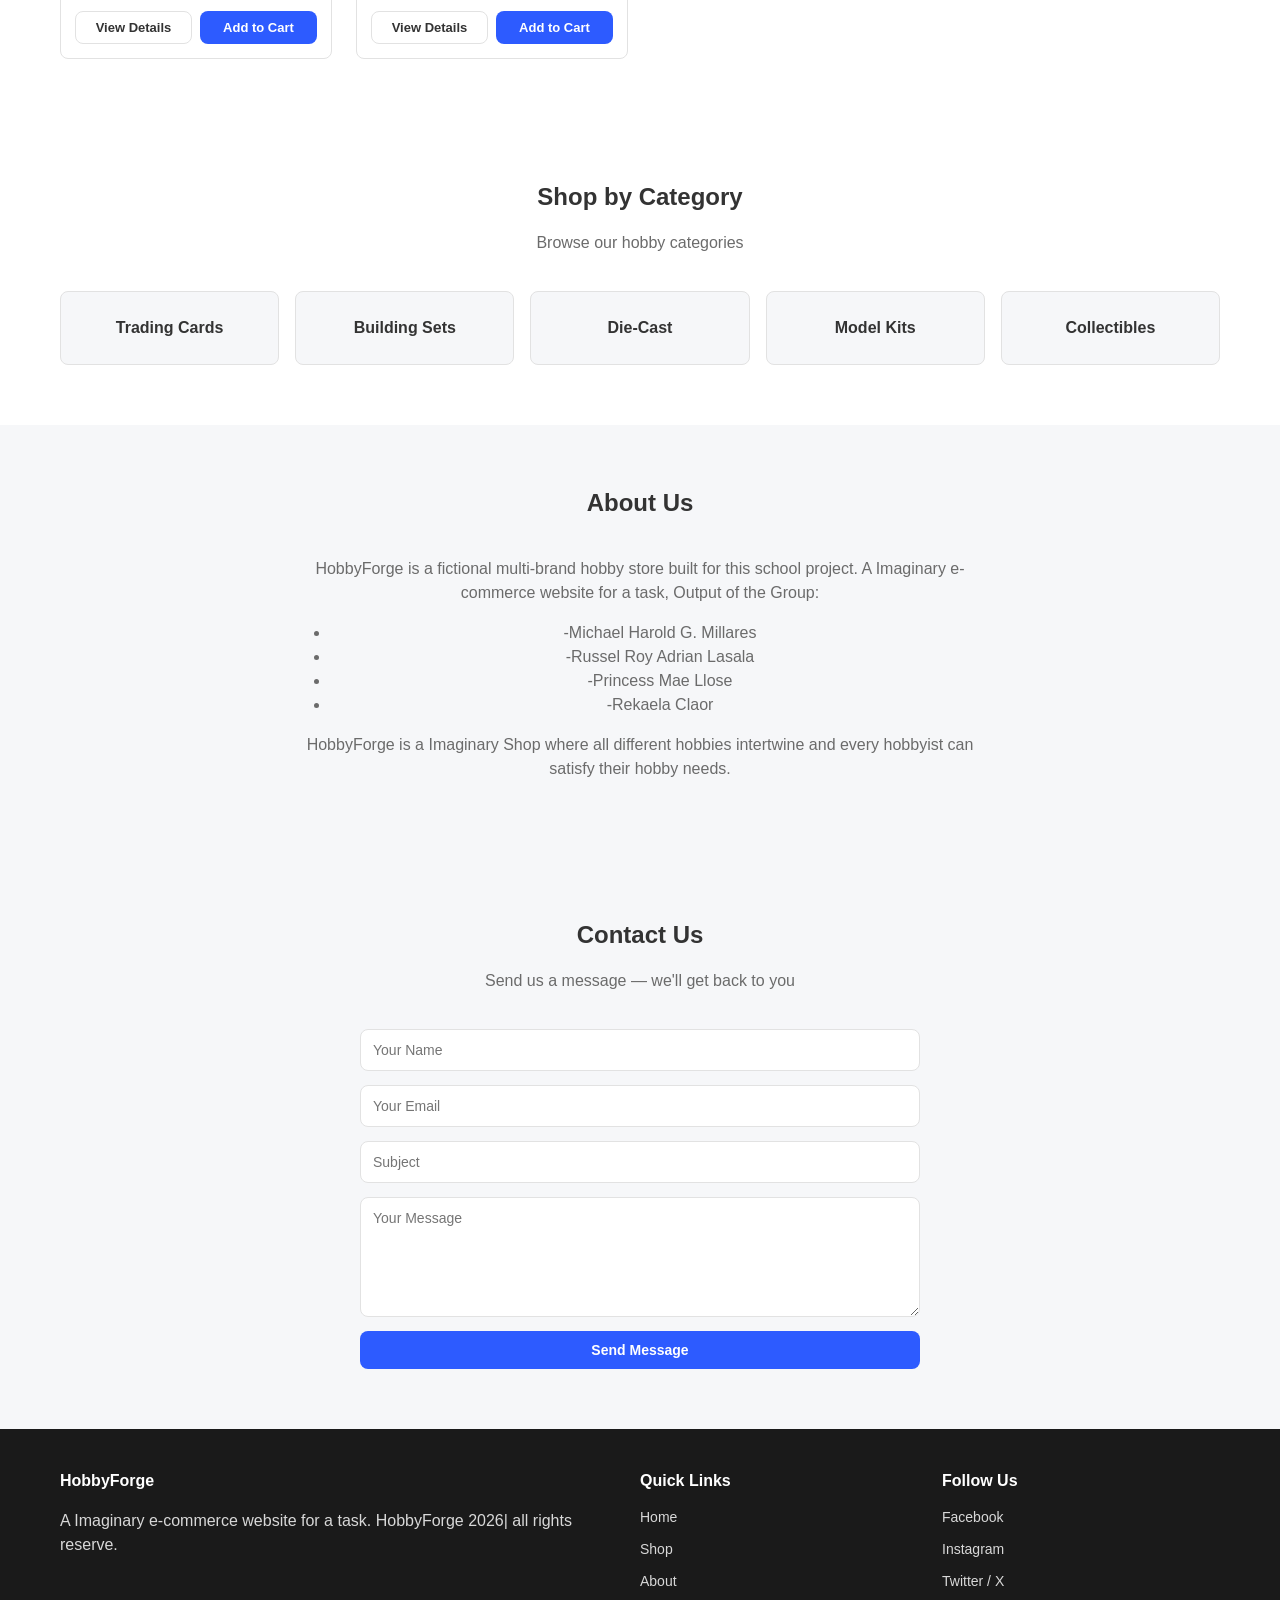
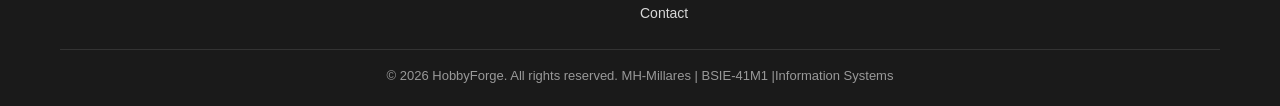
==== commit 6a898707: "Update index.html" ====
--- a/index.html
+++ b/index.html
@@ -79,7 +79,17 @@
       <h2>About Us</h2>
     </div>
     <div class="about-content">
-      <p>HobbyForge is a fictional multi-brand hobby store built for this school project. Placeholder text describing the brand story, mission, and values goes here. This section can be expanded in later phases with real content and imagery.</p>
+      <p>HobbyForge is a fictional multi-brand hobby store built for this school project.
+        A Imaginary e-commerce website for a task, Output of the Group:
+          <ul>
+            <li>-Michael Harold G. Millares</li>
+            <li>-Russel  Roy Adrian Lasala</li>
+            <li>-Princess Mae Llose</li>
+            <li>-Rekaela Claor</li>
+          </ul>
+        HobbyForge is a Imaginary Shop where all different hobbies intertwine and every hobbyist can satisfy their 
+        hobby needs.
+      </p>
     </div>
   </div>
 </section>
@@ -108,15 +118,7 @@
     <div class="footer-grid">
       <div>
         <h4>HobbyForge</h4>
-        <p>A Imaginary e-commerce website for a task, Output of the Group:
-          <ul>
-            <li>-Michael Harold G. Millares</li>
-            <li>-Russel  Roy Adrian Lasala</li>
-            <li>-Princess Mae Llose</li>
-            <li>-Rekaela Claor</li>
-          </ul>
-        HobbyForge is a Imaginary Shop where all different hobbies intertwine and every hobbyist can satisfy their 
-        hobby needs.
+        <p>A Imaginary e-commerce website for a task. HobbyForge 2026| all rights reserve.
         </p>
       </div>
       <div>
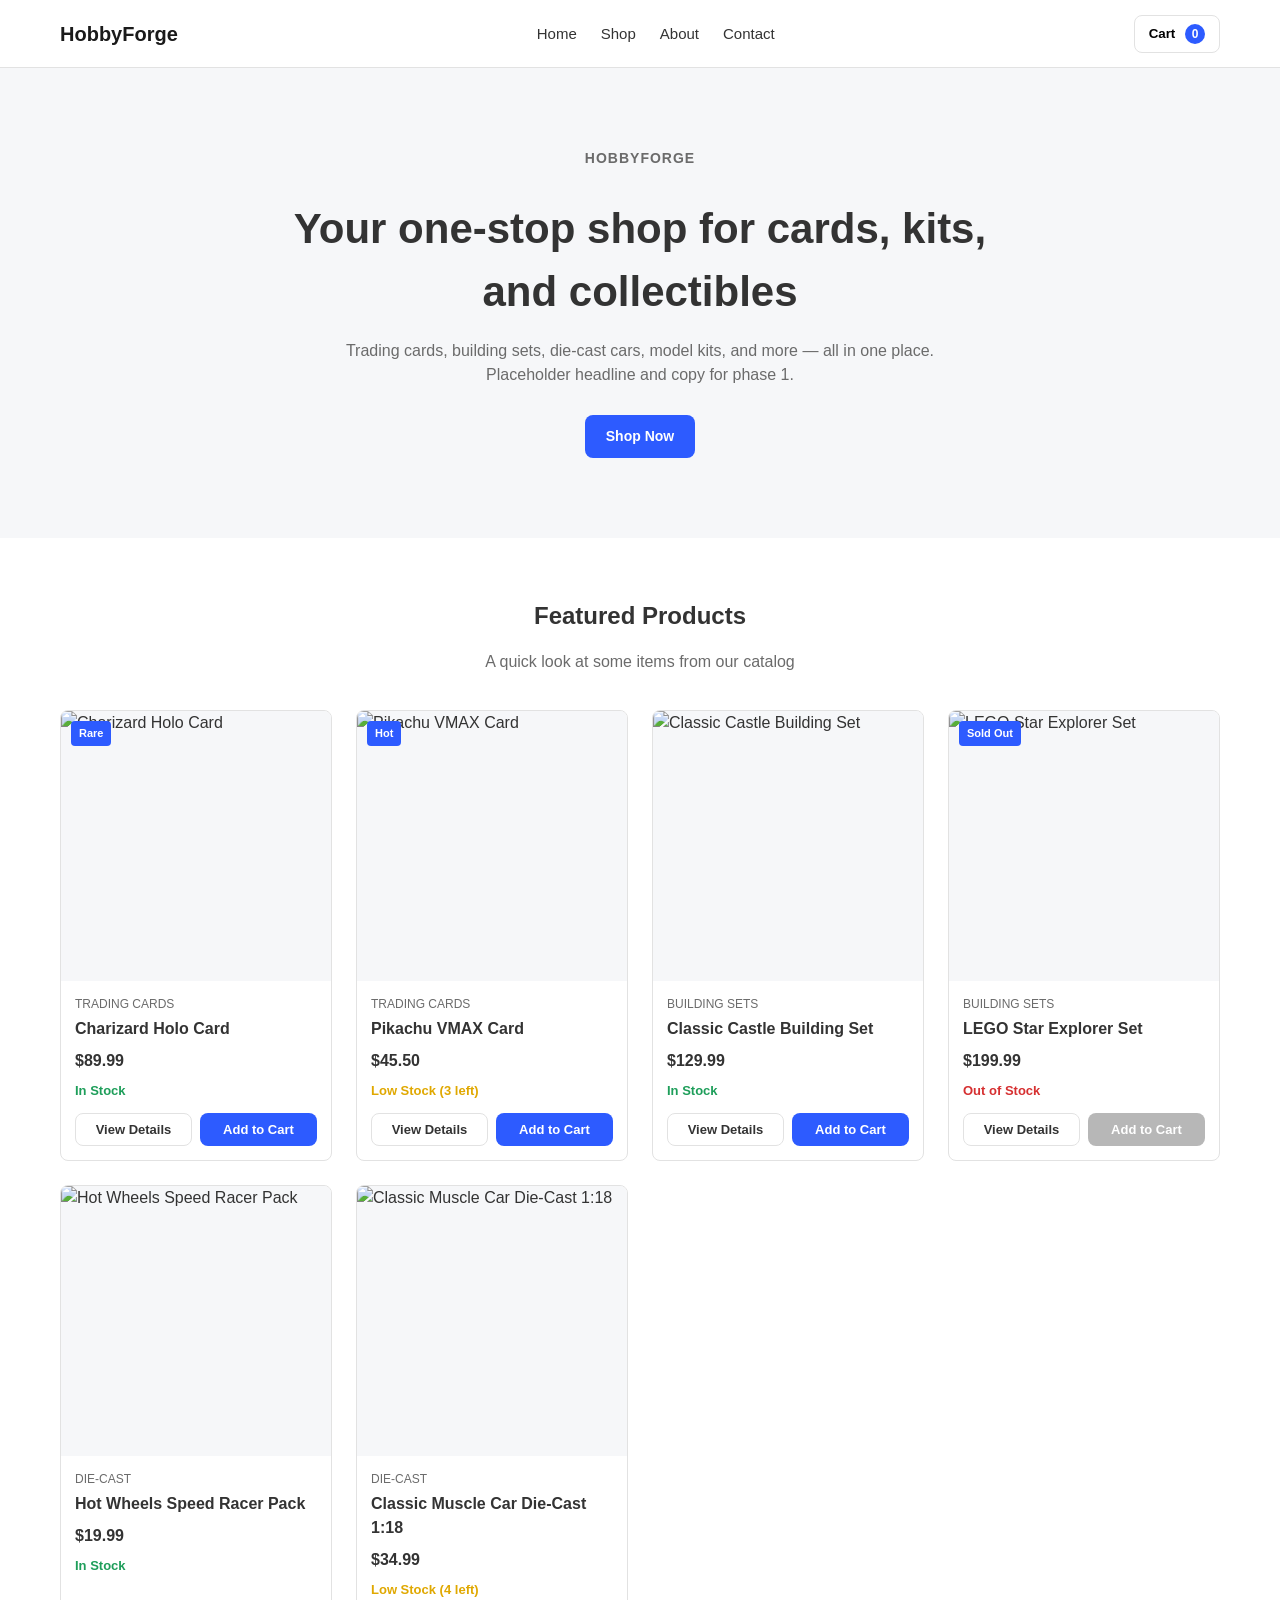
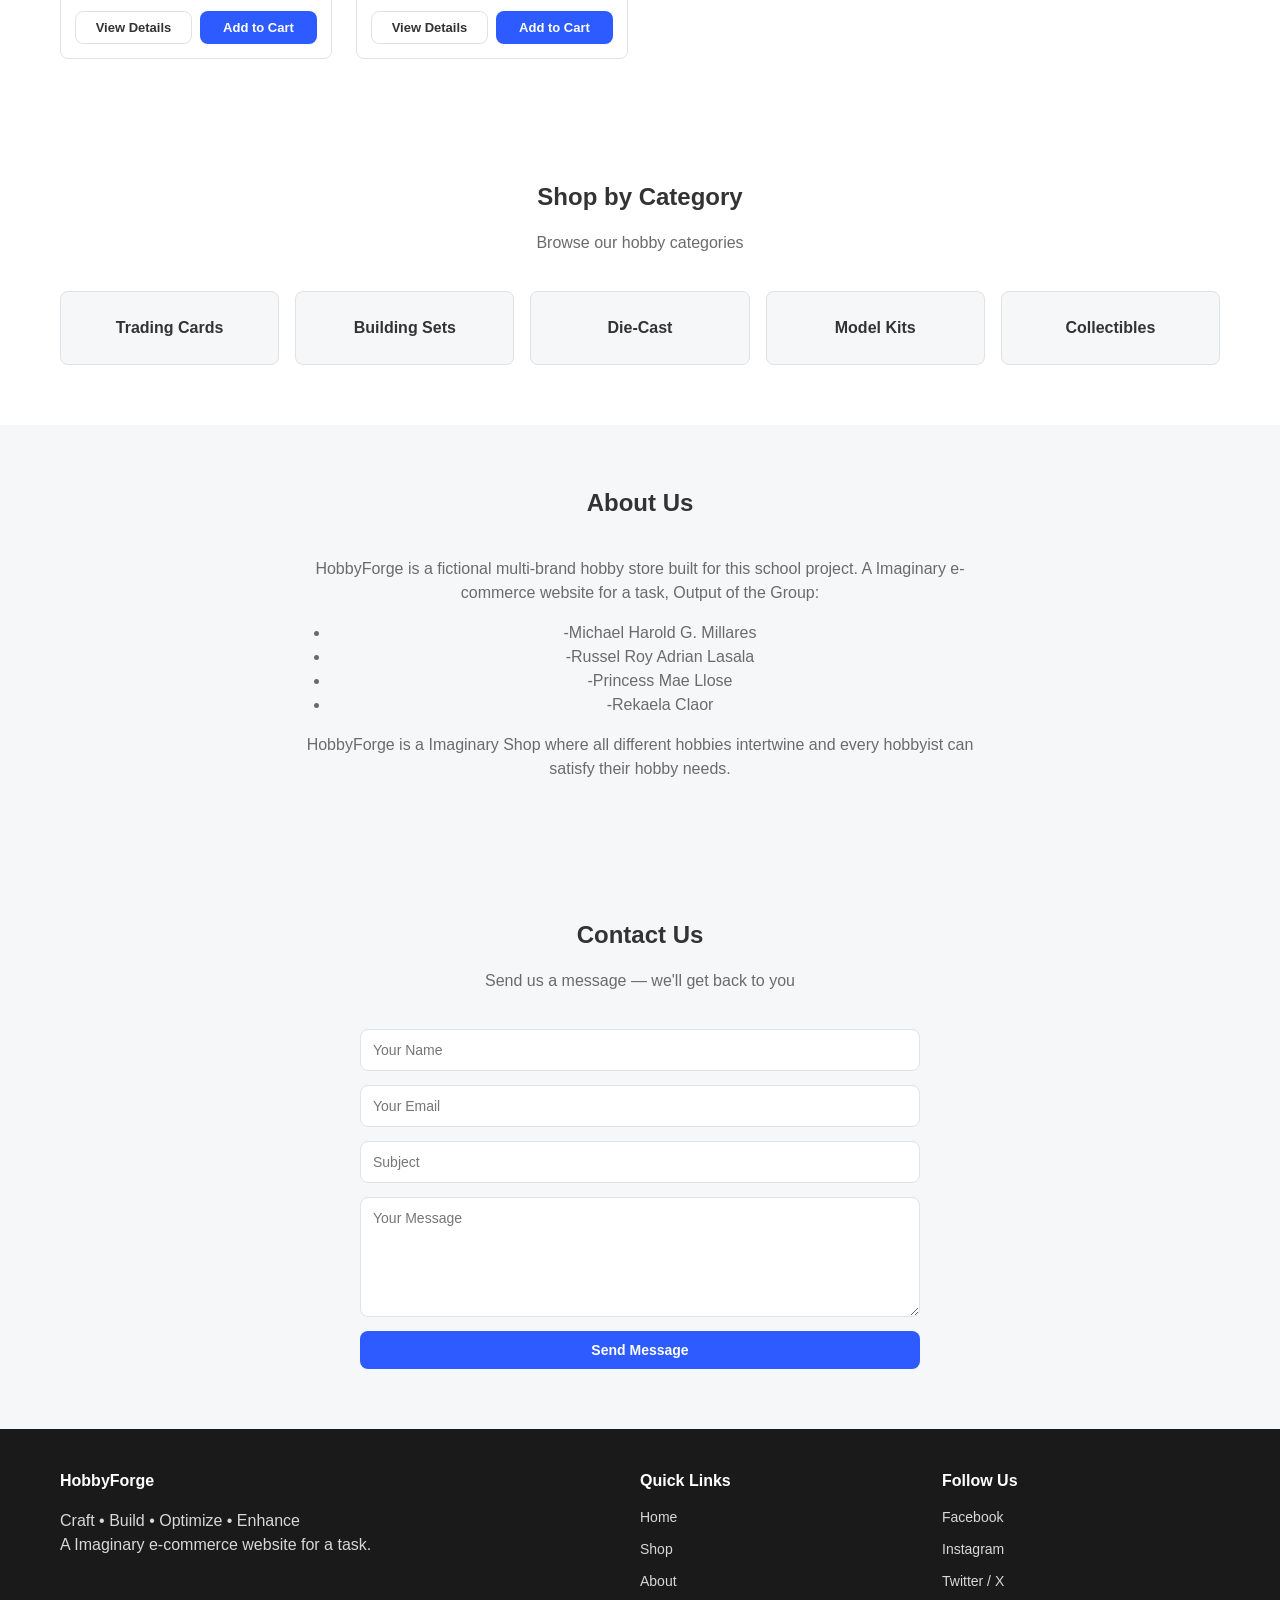
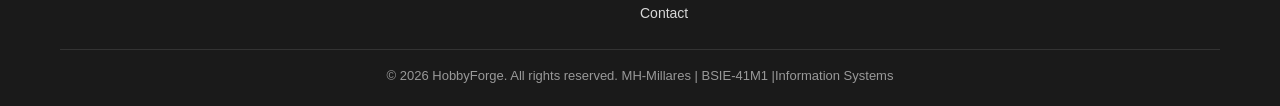
==== commit 4efcccbb: "Update index.html" ====
--- a/index.html
+++ b/index.html
@@ -118,7 +118,8 @@
     <div class="footer-grid">
       <div>
         <h4>HobbyForge</h4>
-        <p>A Imaginary e-commerce website for a task. HobbyForge 2026| all rights reserve.
+        <p> Craft • Build • Optimize • Enhance<br>
+          A Imaginary e-commerce website for a task.
         </p>
       </div>
       <div>
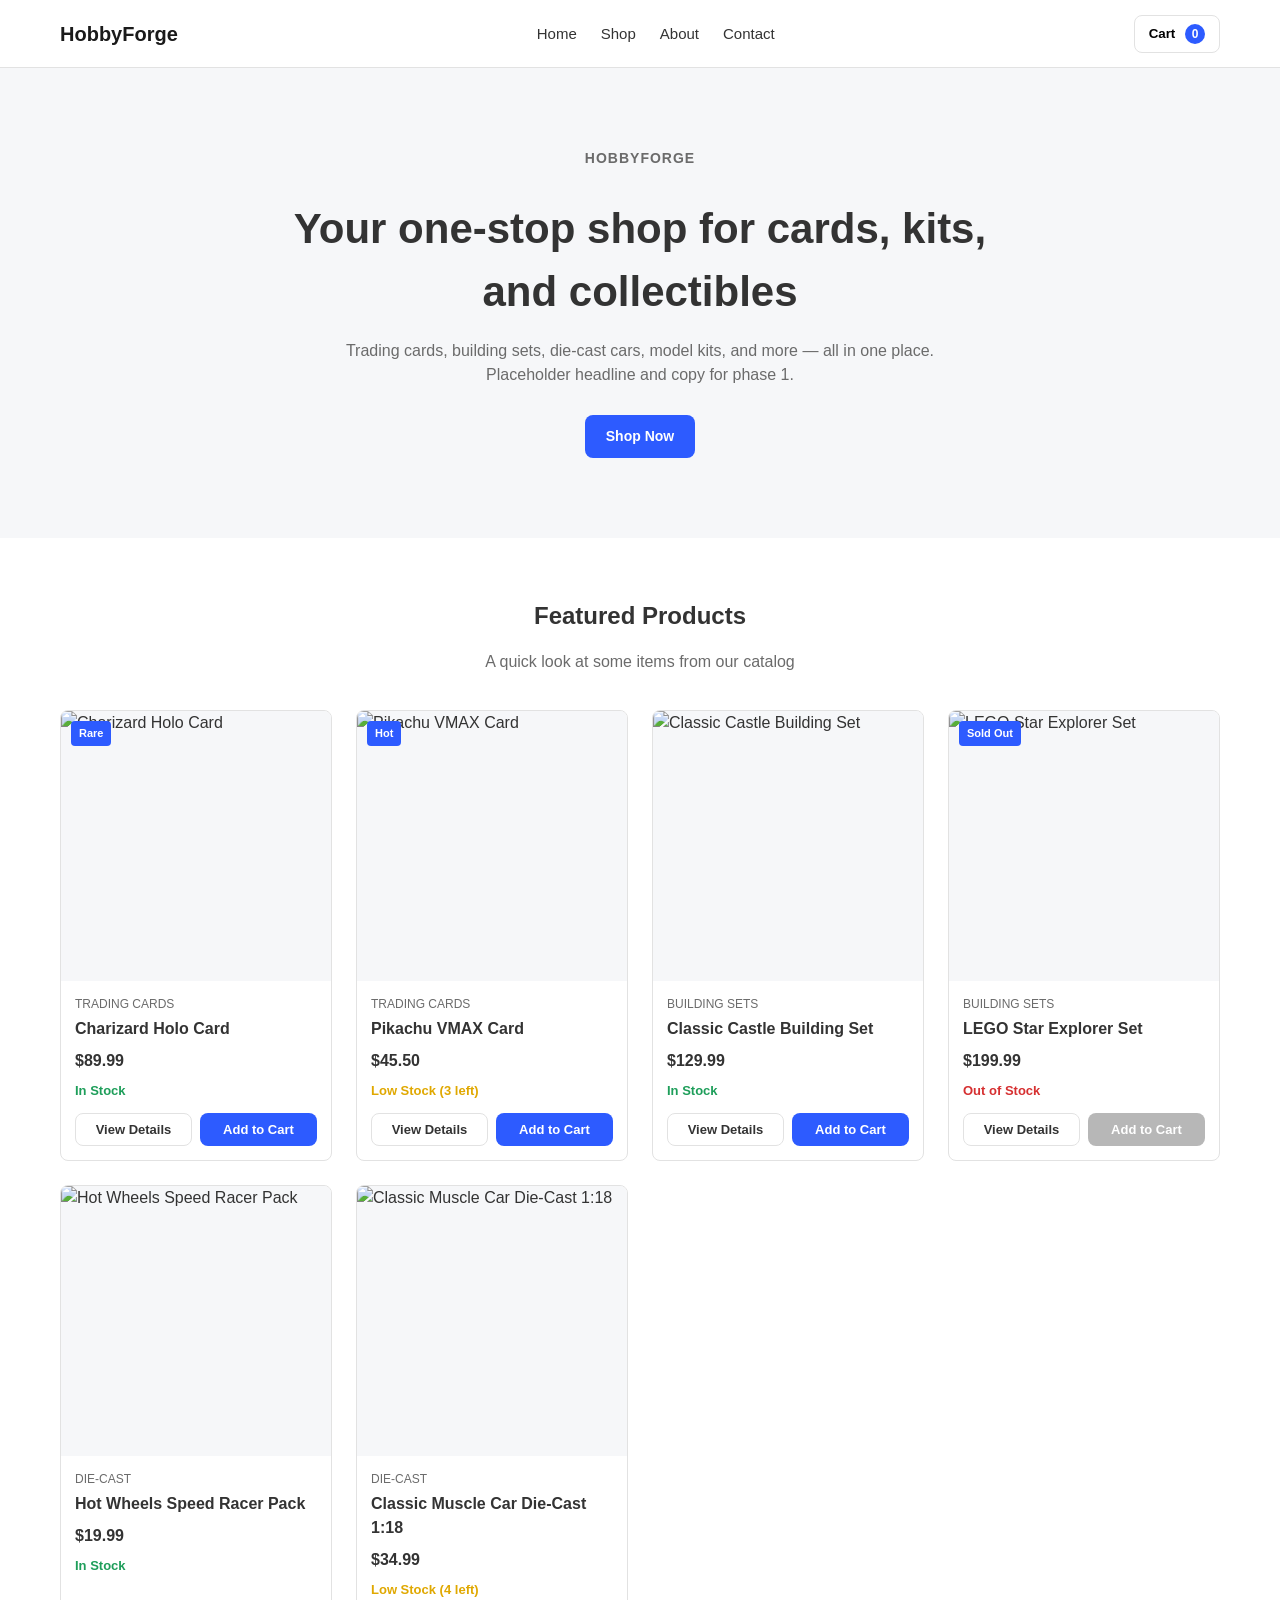
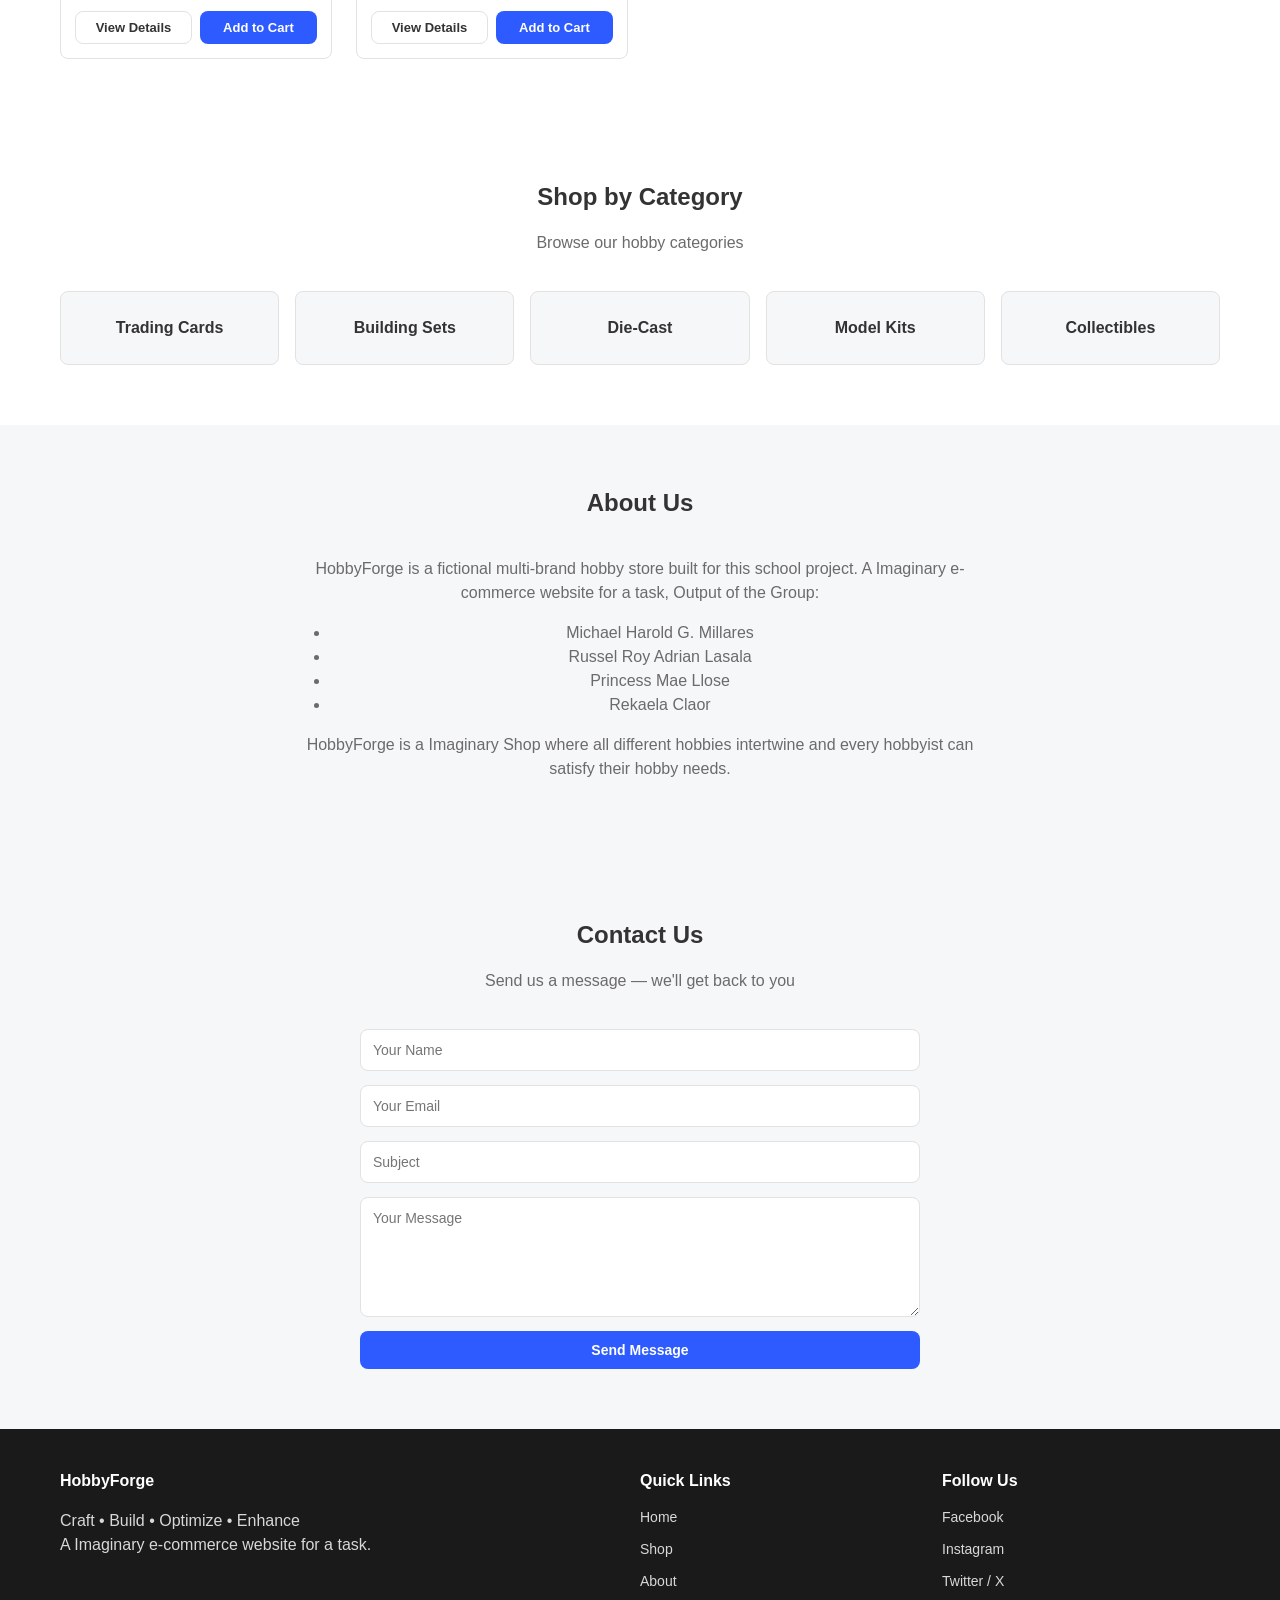
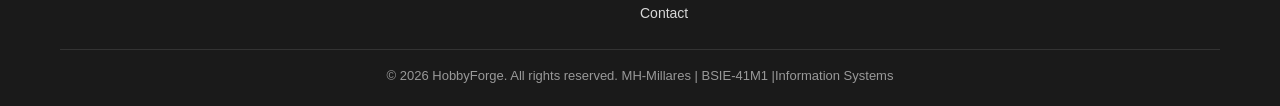
==== commit 6c61e4cf: "Update index.html" ====
--- a/index.html
+++ b/index.html
@@ -82,10 +82,10 @@
       <p>HobbyForge is a fictional multi-brand hobby store built for this school project.
         A Imaginary e-commerce website for a task, Output of the Group:
           <ul>
-            <li>-Michael Harold G. Millares</li>
-            <li>-Russel  Roy Adrian Lasala</li>
-            <li>-Princess Mae Llose</li>
-            <li>-Rekaela Claor</li>
+            <li>Michael Harold G. Millares</li>
+            <li>Russel  Roy Adrian Lasala</li>
+            <li>Princess Mae Llose</li>
+            <li>Rekaela Claor</li>
           </ul>
         HobbyForge is a Imaginary Shop where all different hobbies intertwine and every hobbyist can satisfy their 
         hobby needs.
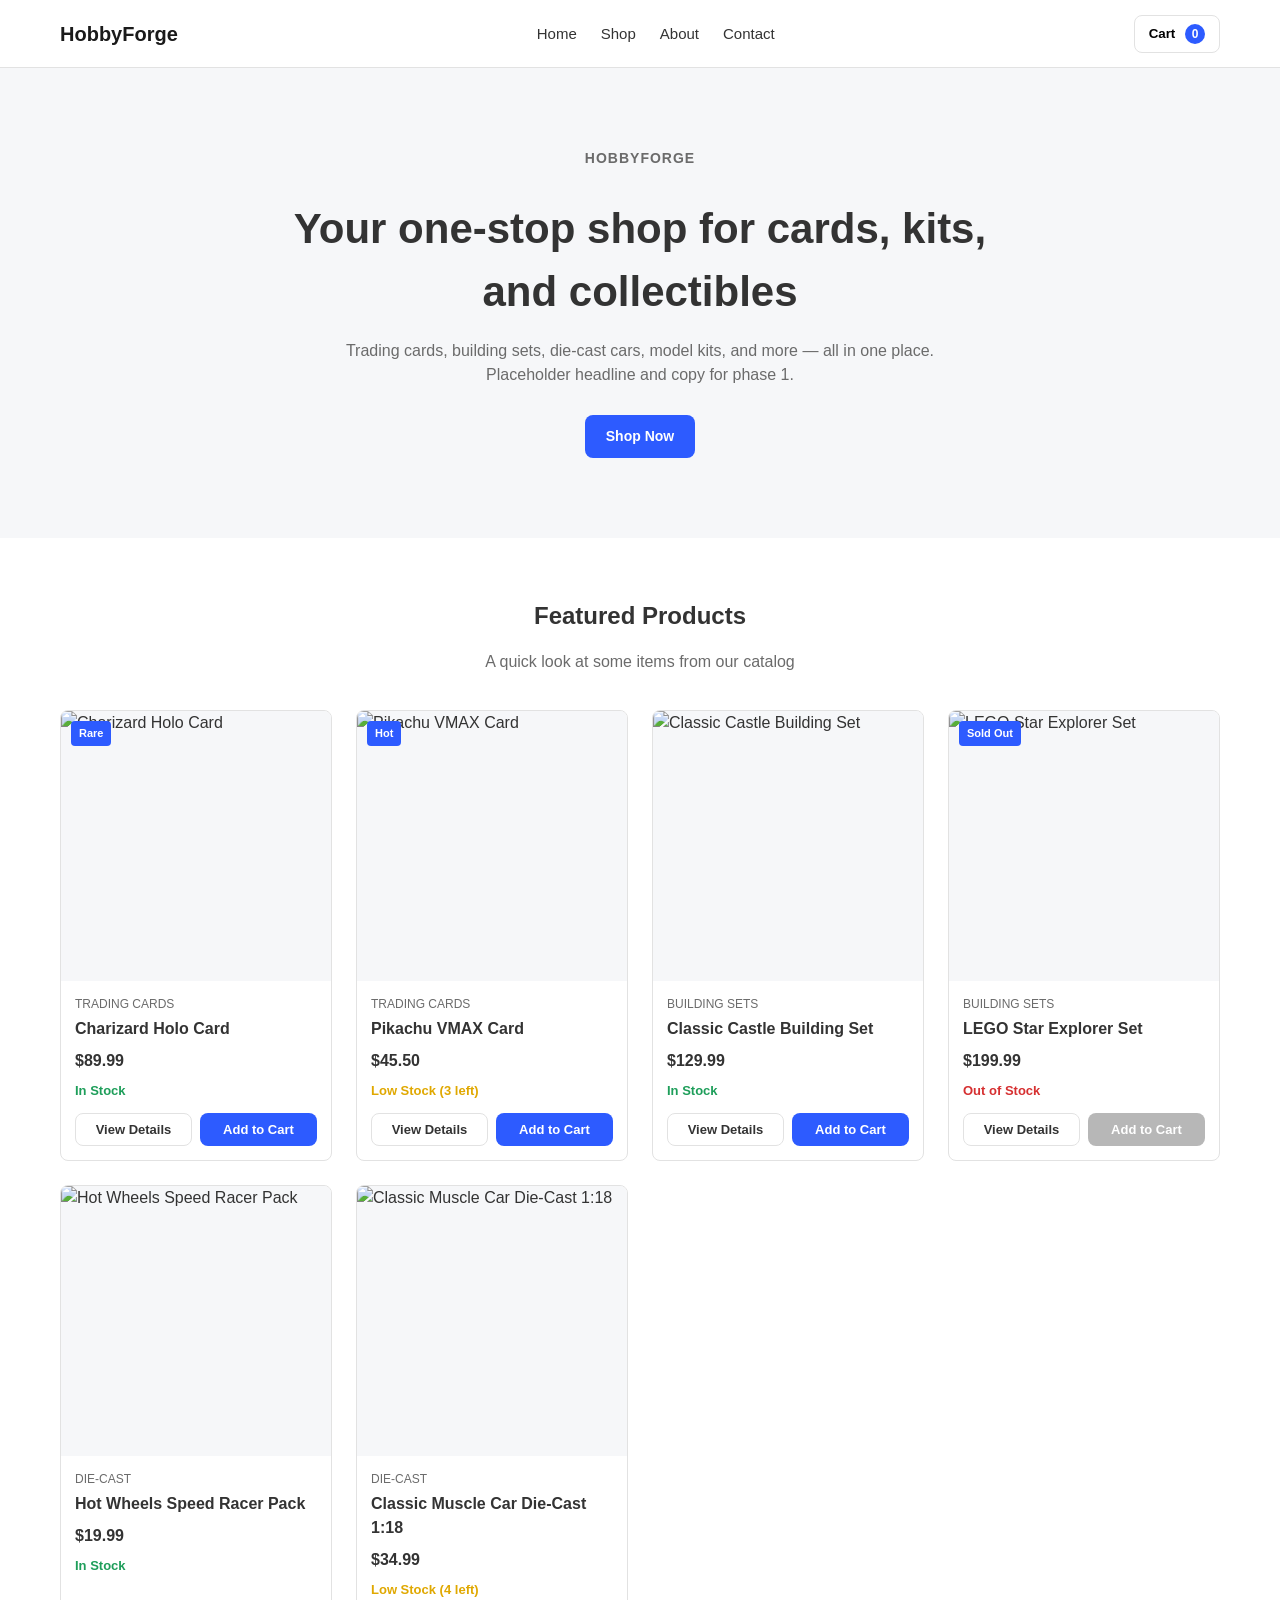
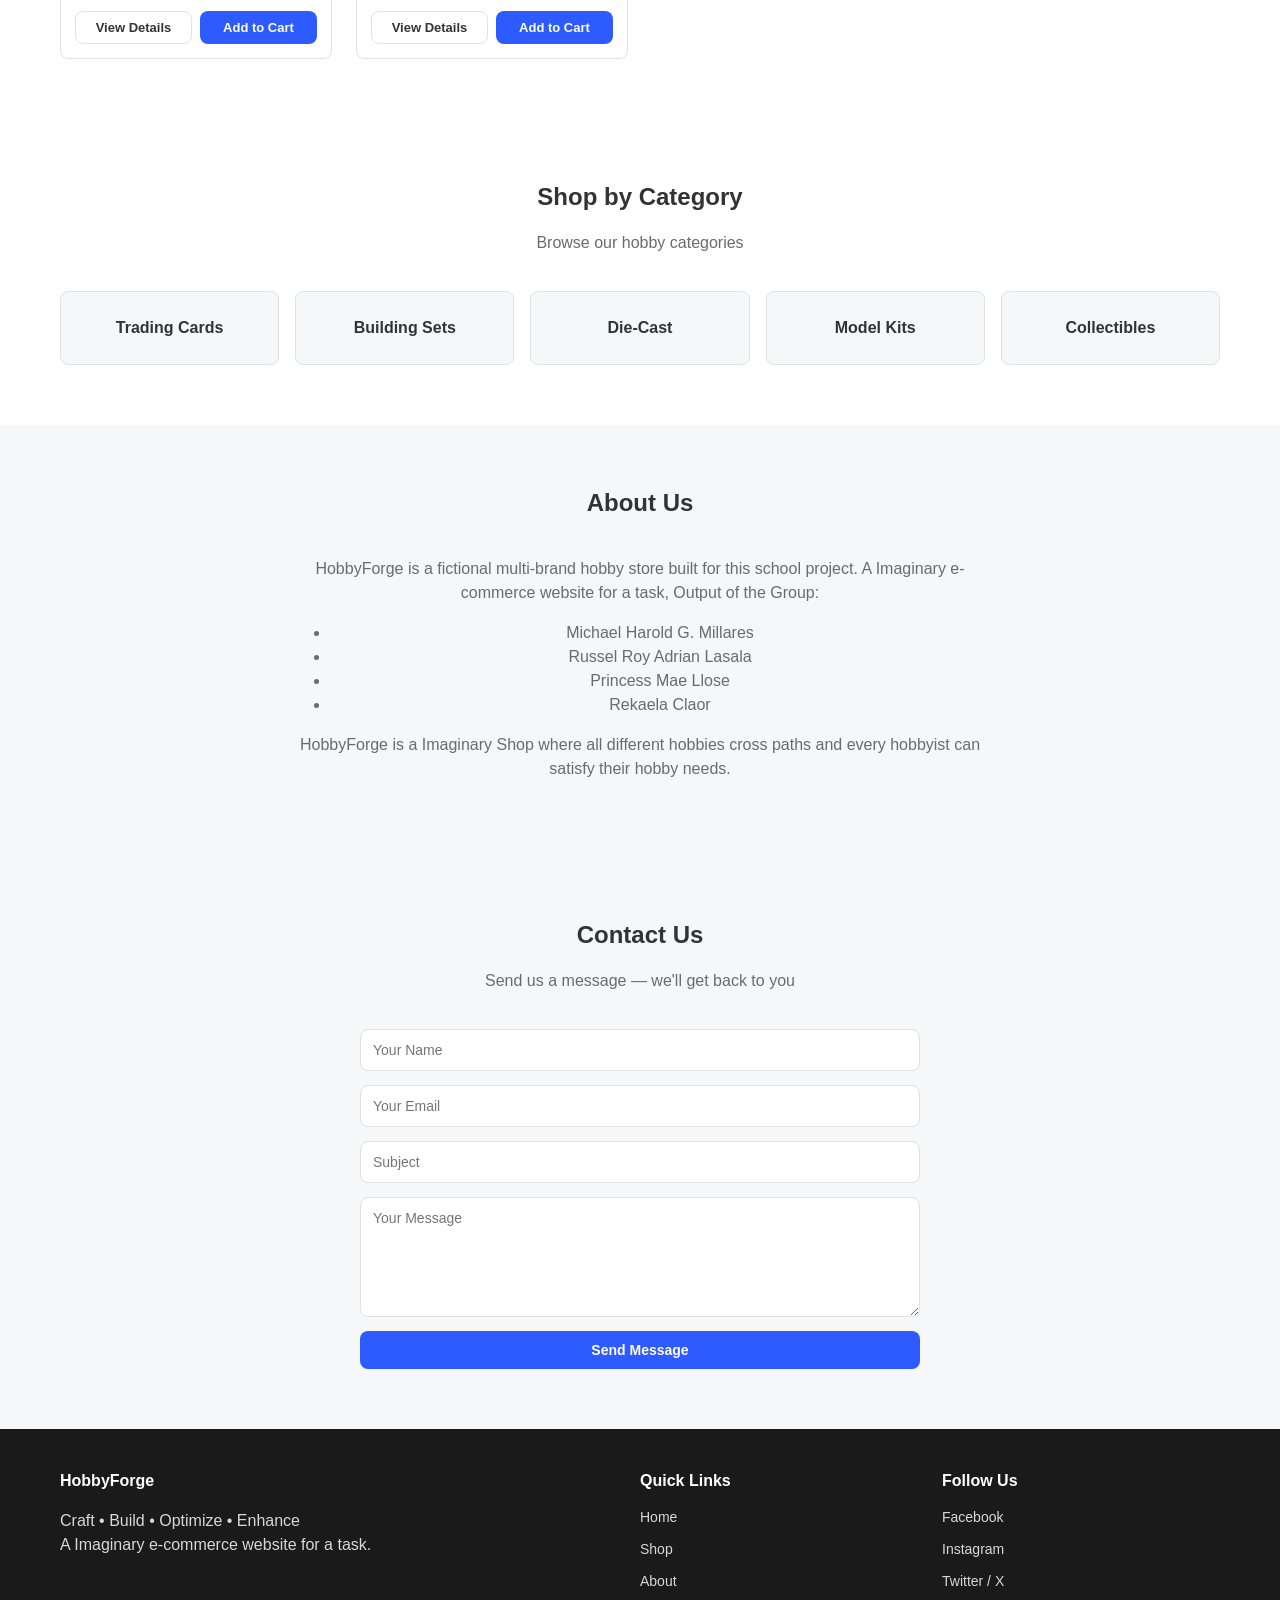
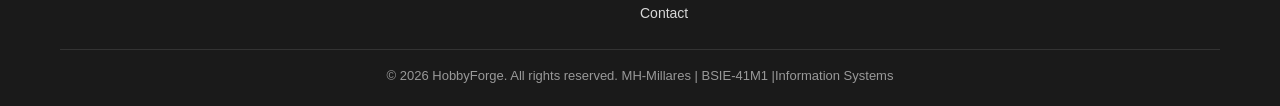
==== commit 1c159157: "Update index.html" ====
--- a/index.html
+++ b/index.html
@@ -87,7 +87,7 @@
             <li>Princess Mae Llose</li>
             <li>Rekaela Claor</li>
           </ul>
-        HobbyForge is a Imaginary Shop where all different hobbies intertwine and every hobbyist can satisfy their 
+        HobbyForge is a Imaginary Shop where all different hobbies cross paths and every hobbyist can satisfy their 
         hobby needs.
       </p>
     </div>
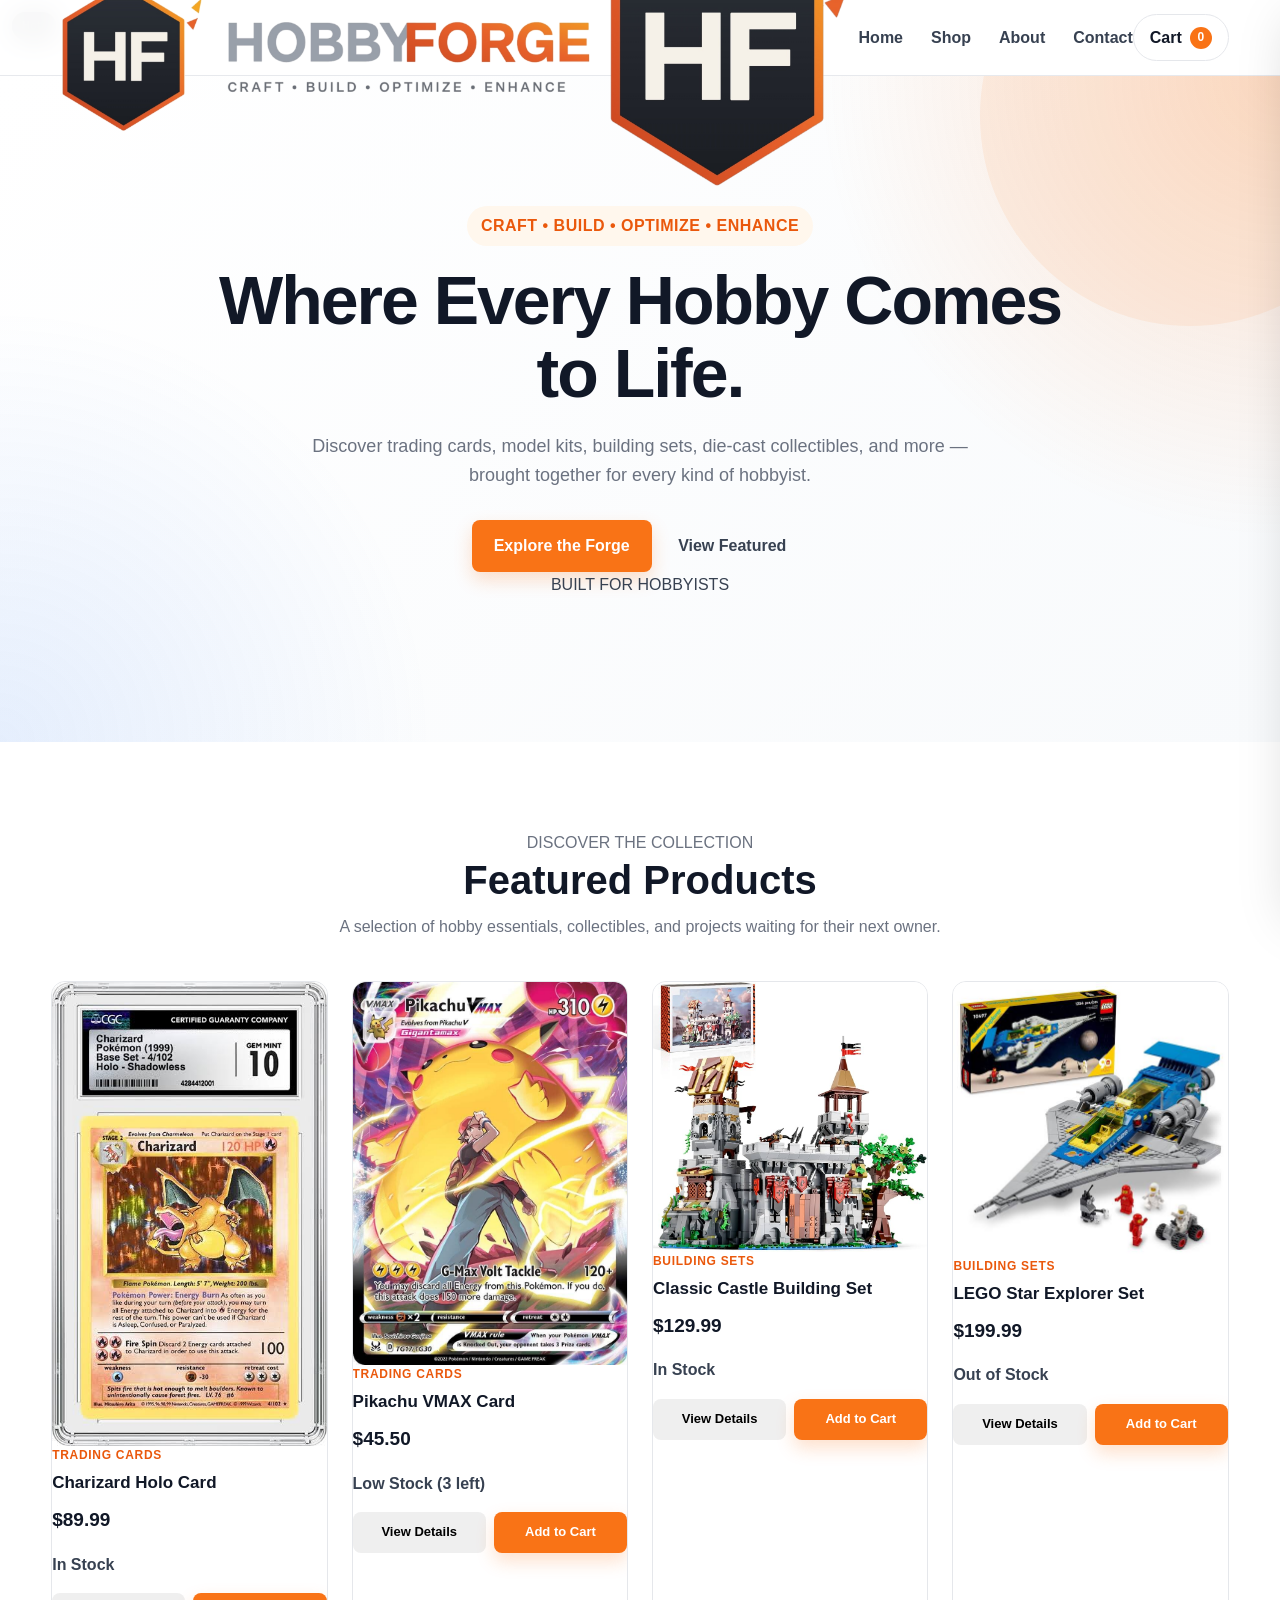
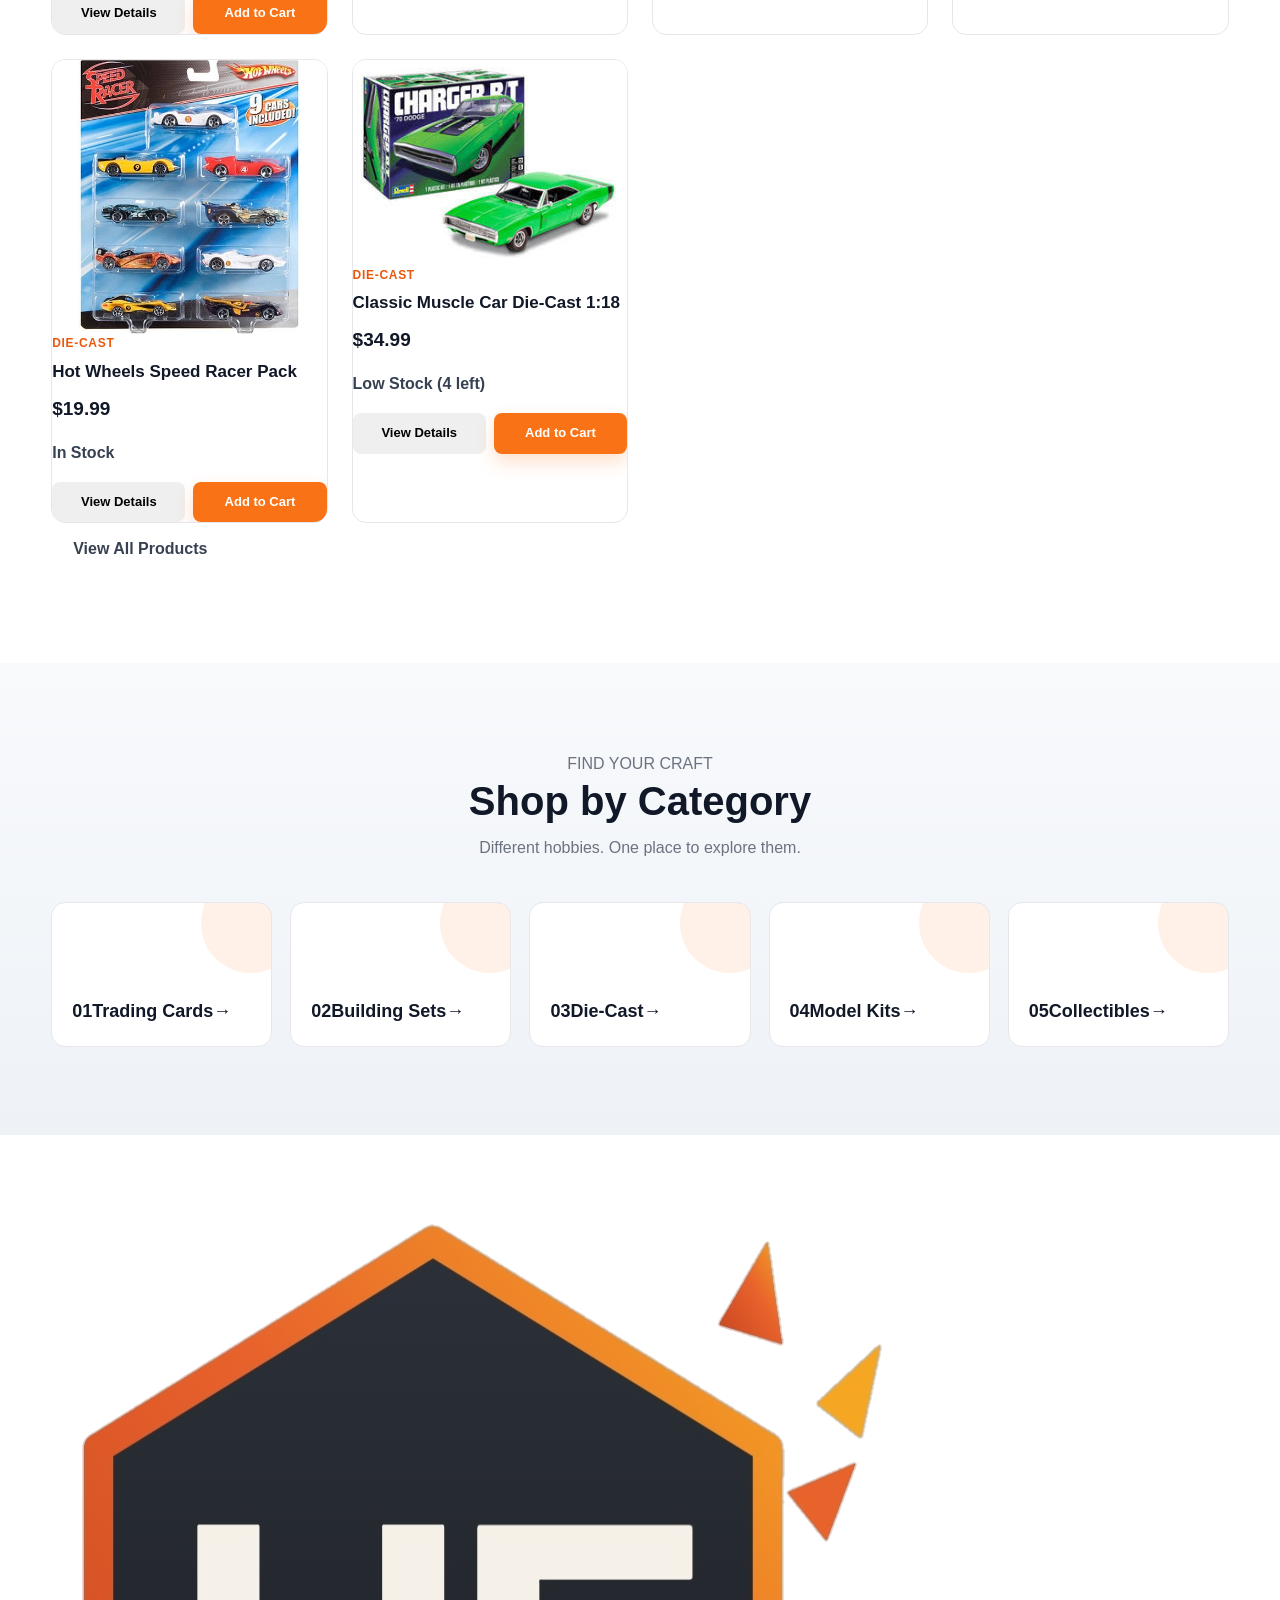
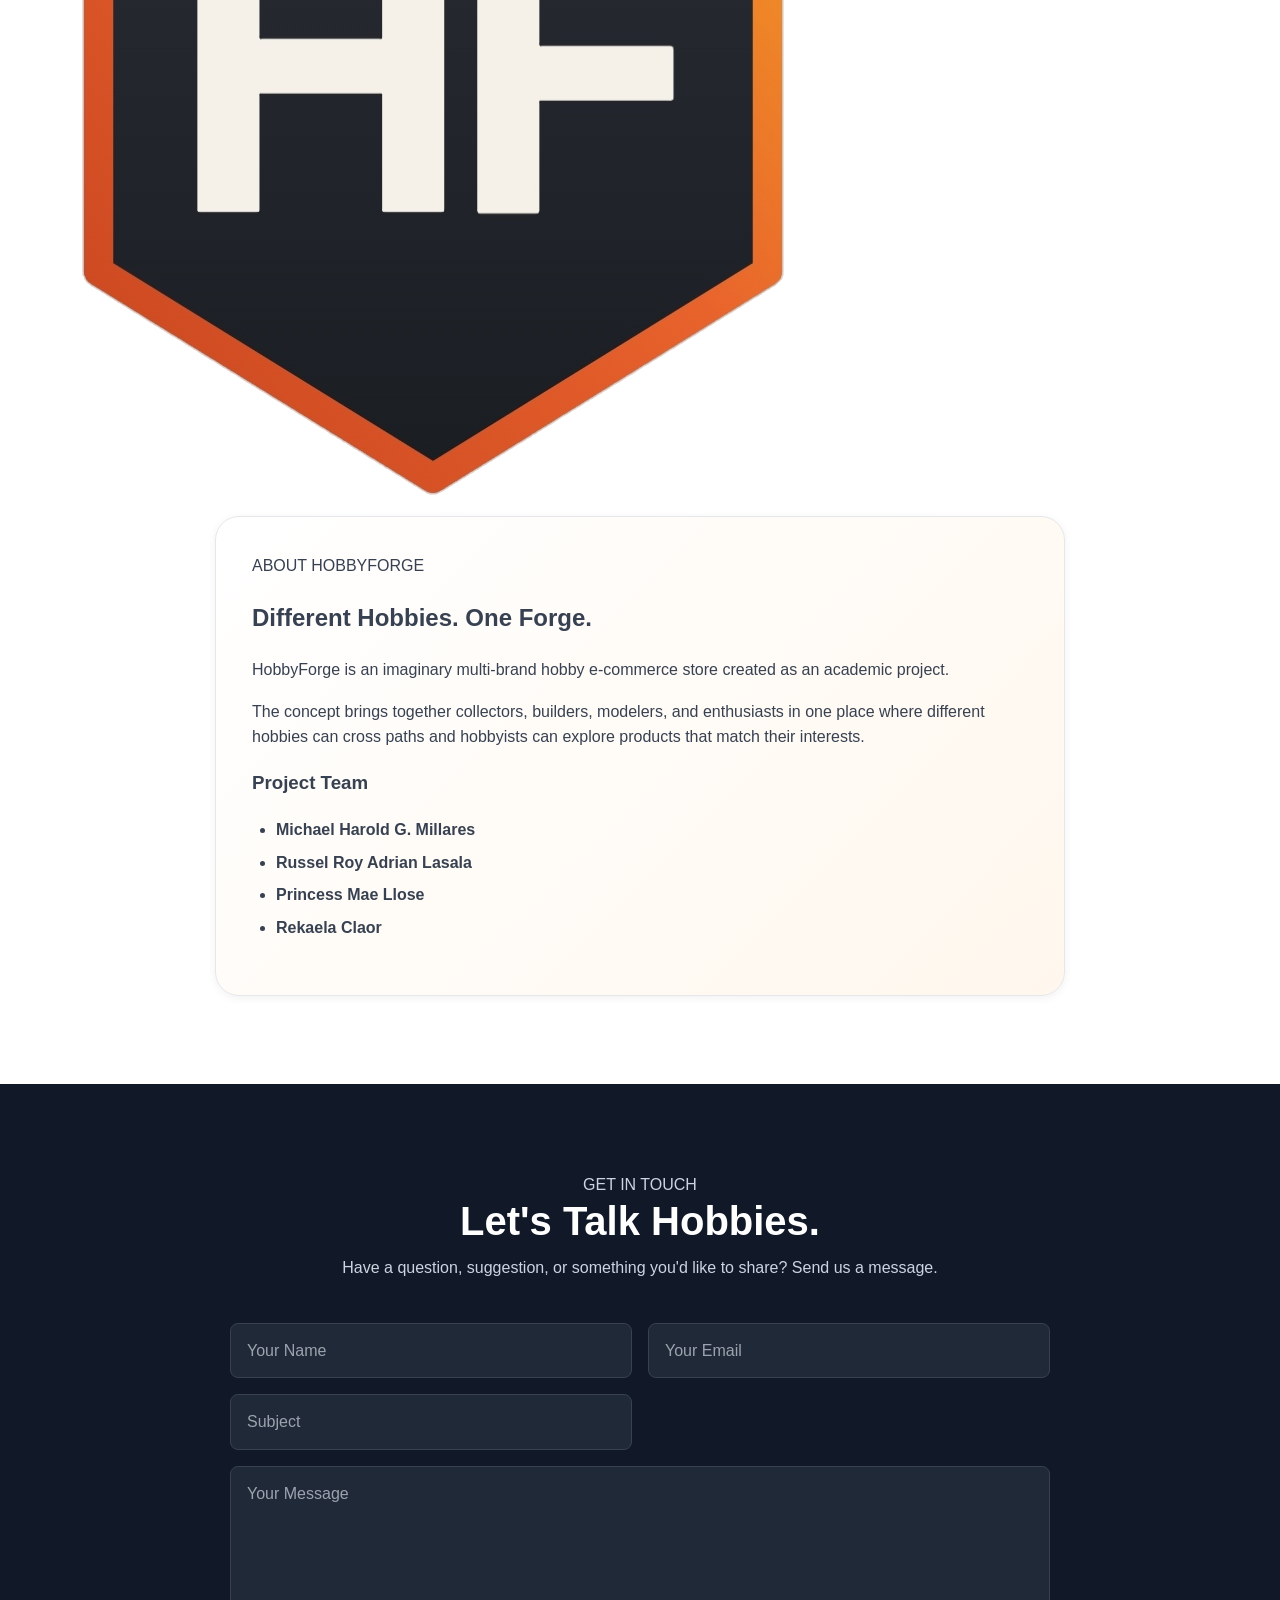
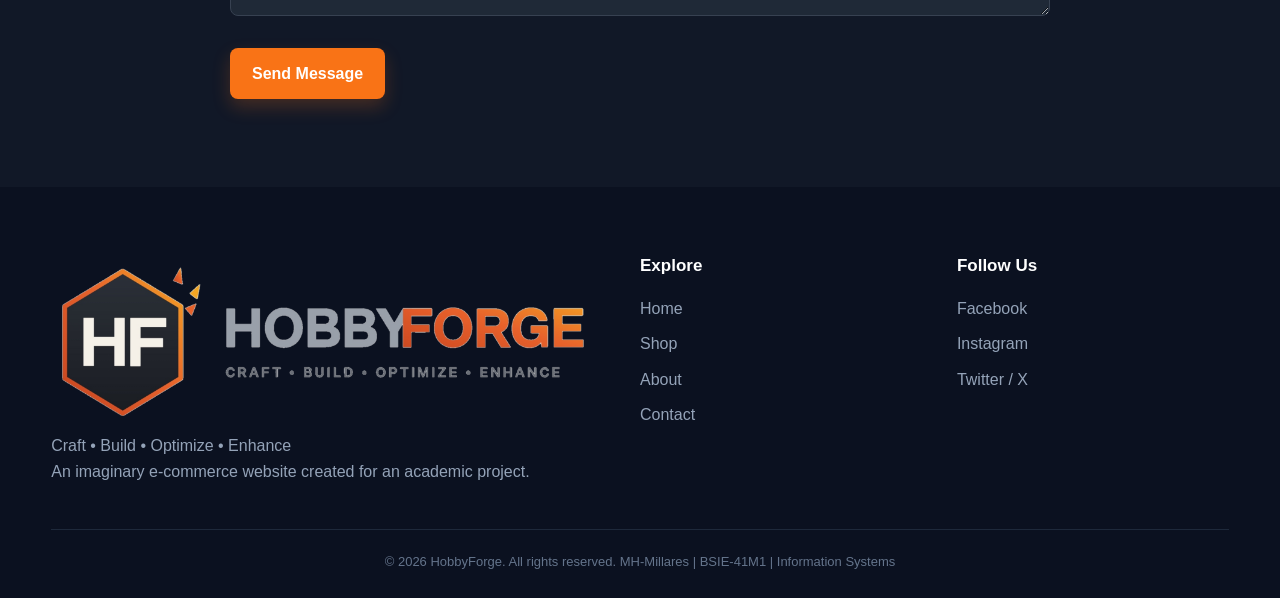
==== commit 405a3a2c: "Update index.html" ====
--- a/index.html
+++ b/index.html
@@ -1,196 +1,966 @@
 <!DOCTYPE html>
 <html lang="en">
+
 <head>
-<meta charset="UTF-8">
-<meta name="viewport" content="width=device-width, initial-scale=1.0">
-<title>HobbyForge | Home</title>
-<link rel="stylesheet" href="css/style.css">
-<link rel="stylesheet" href="css/responsive.css">
+
+  <meta charset="UTF-8">
+
+  <meta
+    name="viewport"
+    content="width=device-width, initial-scale=1.0"
+  >
+
+  <title>HobbyForge | Home</title>
+
+  <link
+    rel="stylesheet"
+    href="css/style.css"
+  >
+
+  <link
+    rel="stylesheet"
+    href="css/responsive.css"
+  >
+
 </head>
+
+
 <body>
 
-<!-- ================= NAVBAR ================= -->
-<header class="navbar">
-  <div class="container">
-    <a href="index.html" class="nav-brand">HobbyForge</a>
-
-    <ul class="nav-links" id="nav-links">
-      <li><a href="index.html">Home</a></li>
-      <li><a href="products.html">Shop</a></li>
-      <li><a href="#about" class="js-scroll-link">About</a></li>
-      <li><a href="#contact" class="js-scroll-link">Contact</a></li>
-    </ul>
-
-    <div class="nav-right">
-      <button class="cart-btn js-open-cart" aria-label="Open cart">
-        Cart <span class="cart-count js-cart-count">0</span>
+
+  <!-- ========================================================
+       NAVBAR
+  ========================================================= -->
+
+  <header class="navbar">
+
+    <div class="container">
+
+
+      <!-- Desktop Brand -->
+
+      <a
+        href="index.html"
+        class="nav-brand nav-brand-wide"
+        aria-label="HobbyForge Home"
+      >
+
+        <img
+          src="assets/image/Header-Logo.png"
+          alt="HobbyForge"
+          class="header-logo"
+        >
+
+      </a>
+
+
+      <!-- Mobile Brand -->
+
+      <a
+        href="index.html"
+        class="nav-brand nav-brand-mobile"
+        aria-label="HobbyForge Home"
+      >
+
+        <img
+          src="assets/image/Logo.png"
+          alt="HobbyForge"
+          class="mobile-logo"
+        >
+
+      </a>
+
+
+      <!-- Navigation -->
+
+      <ul
+        class="nav-links"
+        id="nav-links"
+      >
+
+        <li>
+          <a
+            href="index.html"
+            class="active"
+          >
+            Home
+          </a>
+        </li>
+
+
+        <li>
+          <a href="products.html">
+            Shop
+          </a>
+        </li>
+
+
+        <li>
+          <a
+            href="#about"
+            class="js-scroll-link"
+          >
+            About
+          </a>
+        </li>
+
+
+        <li>
+          <a
+            href="#contact"
+            class="js-scroll-link"
+          >
+            Contact
+          </a>
+        </li>
+
+      </ul>
+
+
+      <!-- Right Controls -->
+
+      <div class="nav-right">
+
+        <button
+          class="cart-btn js-open-cart"
+          aria-label="Open cart"
+        >
+
+          <span class="cart-label">
+            Cart
+          </span>
+
+          <span
+            class="cart-count js-cart-count"
+          >
+            0
+          </span>
+
+        </button>
+
+
+        <button
+          class="mobile-menu-toggle"
+          id="mobile-menu-toggle"
+          aria-label="Toggle menu"
+        >
+
+          <span></span>
+          <span></span>
+          <span></span>
+
+        </button>
+
+      </div>
+
+    </div>
+
+  </header>
+
+
+  <!-- ========================================================
+       HERO
+  ========================================================= -->
+
+  <section class="hero">
+
+    <div class="hero-overlay"></div>
+
+
+    <div class="container hero-content">
+
+
+      <p class="hero-brand">
+
+        <span class="hero-brand-line"></span>
+
+        CRAFT • BUILD • OPTIMIZE • ENHANCE
+
+      </p>
+
+
+      <h1>
+
+        Where Every Hobby
+        <span>Comes to Life.</span>
+
+      </h1>
+
+
+      <p class="hero-description">
+
+        Discover trading cards, model kits, building sets,
+        die-cast collectibles, and more — brought together
+        for every kind of hobbyist.
+
+      </p>
+
+
+      <div class="hero-actions">
+
+        <a
+          href="products.html"
+          class="btn btn-primary"
+        >
+          Explore the Forge
+        </a>
+
+
+        <a
+          href="#featured-products-section"
+          class="btn btn-hero-secondary js-scroll-link"
+        >
+          View Featured
+        </a>
+
+      </div>
+
+
+      <div class="hero-forge-mark">
+
+        <span></span>
+
+        BUILT FOR HOBBYISTS
+
+      </div>
+
+    </div>
+
+  </section>
+
+
+  <!-- ========================================================
+       FEATURED PRODUCTS
+  ========================================================= -->
+
+  <section
+    class="featured-section"
+    id="featured-products-section"
+  >
+
+    <div class="container">
+
+
+      <div class="section-header">
+
+        <p class="section-eyebrow">
+          DISCOVER THE COLLECTION
+        </p>
+
+
+        <h2>
+          Featured Products
+        </h2>
+
+
+        <p>
+          A selection of hobby essentials, collectibles,
+          and projects waiting for their next owner.
+        </p>
+
+      </div>
+
+
+      <div
+        class="product-grid"
+        id="featured-products"
+      >
+        <!-- Rendered dynamically by products.js -->
+      </div>
+
+
+      <div class="section-action">
+
+        <a
+          href="products.html"
+          class="btn btn-outline"
+        >
+          View All Products
+        </a>
+
+      </div>
+
+    </div>
+
+  </section>
+
+
+  <!-- ========================================================
+       CATEGORIES
+  ========================================================= -->
+
+  <section class="categories-section">
+
+    <div class="container">
+
+
+      <div class="section-header">
+
+        <p class="section-eyebrow">
+          FIND YOUR CRAFT
+        </p>
+
+
+        <h2>
+          Shop by Category
+        </h2>
+
+
+        <p>
+          Different hobbies. One place to explore them.
+        </p>
+
+      </div>
+
+
+      <div class="category-grid">
+
+
+        <div
+          class="category-card js-category-card"
+          data-category="Trading Cards"
+        >
+
+          <span class="category-number">
+            01
+          </span>
+
+          <span class="category-name">
+            Trading Cards
+          </span>
+
+          <span class="category-arrow">
+            →
+          </span>
+
+        </div>
+
+
+        <div
+          class="category-card js-category-card"
+          data-category="Building Sets"
+        >
+
+          <span class="category-number">
+            02
+          </span>
+
+          <span class="category-name">
+            Building Sets
+          </span>
+
+          <span class="category-arrow">
+            →
+          </span>
+
+        </div>
+
+
+        <div
+          class="category-card js-category-card"
+          data-category="Die-Cast"
+        >
+
+          <span class="category-number">
+            03
+          </span>
+
+          <span class="category-name">
+            Die-Cast
+          </span>
+
+          <span class="category-arrow">
+            →
+          </span>
+
+        </div>
+
+
+        <div
+          class="category-card js-category-card"
+          data-category="Model Kits"
+        >
+
+          <span class="category-number">
+            04
+          </span>
+
+          <span class="category-name">
+            Model Kits
+          </span>
+
+          <span class="category-arrow">
+            →
+          </span>
+
+        </div>
+
+
+        <div
+          class="category-card js-category-card"
+          data-category="Collectibles"
+        >
+
+          <span class="category-number">
+            05
+          </span>
+
+          <span class="category-name">
+            Collectibles
+          </span>
+
+          <span class="category-arrow">
+            →
+          </span>
+
+        </div>
+
+
+      </div>
+
+    </div>
+
+  </section>
+
+
+  <!-- ========================================================
+       ABOUT
+  ========================================================= -->
+
+  <section
+    class="about-section"
+    id="about"
+  >
+
+    <div class="container">
+
+
+      <div class="about-layout">
+
+
+        <div class="about-brand-panel">
+
+          <div class="about-logo-frame">
+
+            <img
+              src="assets/image/Logo.png"
+              alt="HobbyForge HF Logo"
+              class="about-logo"
+            >
+
+          </div>
+
+        </div>
+
+
+        <div class="about-content">
+
+
+          <p class="section-eyebrow">
+            ABOUT HOBBYFORGE
+          </p>
+
+
+          <h2>
+            Different Hobbies.
+            <span>One Forge.</span>
+          </h2>
+
+
+          <p>
+
+            HobbyForge is an imaginary multi-brand hobby
+            e-commerce store created as an academic project.
+
+          </p>
+
+
+          <p>
+
+            The concept brings together collectors, builders,
+            modelers, and enthusiasts in one place where
+            different hobbies can cross paths and hobbyists
+            can explore products that match their interests.
+
+          </p>
+
+
+          <div class="project-team">
+
+            <h3>
+              Project Team
+            </h3>
+
+
+            <ul>
+
+              <li>
+                Michael Harold G. Millares
+              </li>
+
+              <li>
+                Russel Roy Adrian Lasala
+              </li>
+
+              <li>
+                Princess Mae Llose
+              </li>
+
+              <li>
+                Rekaela Claor
+              </li>
+
+            </ul>
+
+          </div>
+
+        </div>
+
+
+      </div>
+
+    </div>
+
+  </section>
+
+
+  <!-- ========================================================
+       CONTACT
+  ========================================================= -->
+
+  <section
+    class="contact-section"
+    id="contact"
+  >
+
+    <div class="contact-background"></div>
+
+
+    <div class="container contact-container">
+
+
+      <div class="section-header">
+
+        <p class="section-eyebrow">
+          GET IN TOUCH
+        </p>
+
+
+        <h2>
+          Let's Talk Hobbies.
+        </h2>
+
+
+        <p>
+          Have a question, suggestion, or something you'd
+          like to share? Send us a message.
+        </p>
+
+      </div>
+
+
+      <form
+        class="contact-form"
+        id="contact-form"
+        novalidate
+      >
+
+
+        <input
+          type="text"
+          id="contact-name"
+          placeholder="Your Name"
+          required
+        >
+
+
+        <input
+          type="email"
+          id="contact-email"
+          placeholder="Your Email"
+          required
+        >
+
+
+        <input
+          type="text"
+          id="contact-subject"
+          placeholder="Subject"
+          required
+        >
+
+
+        <textarea
+          id="contact-message"
+          placeholder="Your Message"
+          required
+        ></textarea>
+
+
+        <div
+          class="form-message"
+          id="contact-success"
+        ></div>
+
+
+        <button
+          type="submit"
+          class="btn btn-primary"
+        >
+          Send Message
+        </button>
+
+
+      </form>
+
+    </div>
+
+  </section>
+
+
+  <!-- ========================================================
+       FOOTER
+  ========================================================= -->
+
+  <footer class="footer">
+
+    <div class="container">
+
+
+      <div class="footer-grid">
+
+
+        <!-- Brand -->
+
+        <div class="footer-brand">
+
+          <img
+            src="assets/image/Header-Logo.png"
+            alt="HobbyForge"
+            class="footer-logo"
+          >
+
+
+          <p>
+
+            Craft • Build • Optimize • Enhance
+
+          </p>
+
+
+          <p class="footer-project-text">
+
+            An imaginary e-commerce website created
+            for an academic project.
+
+          </p>
+
+        </div>
+
+
+        <!-- Links -->
+
+        <div>
+
+          <h4>
+            Explore
+          </h4>
+
+
+          <ul class="footer-links">
+
+            <li>
+              <a href="index.html">
+                Home
+              </a>
+            </li>
+
+
+            <li>
+              <a href="products.html">
+                Shop
+              </a>
+            </li>
+
+
+            <li>
+              <a
+                href="#about"
+                class="js-scroll-link"
+              >
+                About
+              </a>
+            </li>
+
+
+            <li>
+              <a
+                href="#contact"
+                class="js-scroll-link"
+              >
+                Contact
+              </a>
+            </li>
+
+          </ul>
+
+        </div>
+
+
+        <!-- Social -->
+
+        <div>
+
+          <h4>
+            Follow Us
+          </h4>
+
+
+          <ul class="footer-links">
+
+            <li>
+              <a href="#">
+                Facebook
+              </a>
+            </li>
+
+
+            <li>
+              <a href="#">
+                Instagram
+              </a>
+            </li>
+
+
+            <li>
+              <a href="#">
+                Twitter / X
+              </a>
+            </li>
+
+          </ul>
+
+        </div>
+
+
+      </div>
+
+
+      <div class="footer-bottom">
+
+        <span>
+          &copy; 2026 HobbyForge.
+          All rights reserved.
+        </span>
+
+
+        <span>
+          MH-Millares | BSIE-41M1 |
+          Information Systems
+        </span>
+
+      </div>
+
+
+    </div>
+
+  </footer>
+
+
+  <!-- ========================================================
+       PRODUCT DETAILS MODAL
+  ========================================================= -->
+
+  <div
+    class="modal"
+    id="product-modal"
+  >
+
+    <button
+      class="modal-close-btn"
+      id="modal-close-btn"
+      type="button"
+      aria-label="Close"
+    >
+      &times;
+    </button>
+
+
+    <div class="modal-body">
+
+      <img
+        src=""
+        alt=""
+        class="modal-img"
+        id="modal-img"
+      >
+
+
+      <div class="modal-details">
+
+        <p
+          class="product-category"
+          id="modal-category"
+        ></p>
+
+
+        <h3 id="modal-name"></h3>
+
+
+        <p
+          class="product-price"
+          id="modal-price"
+        ></p>
+
+
+        <p
+          class="stock-status"
+          id="modal-stock"
+        ></p>
+
+
+        <p id="modal-description"></p>
+
+
+        <div class="modal-qty-controls">
+
+          <button
+            class="qty-btn"
+            id="modal-qty-decrease"
+            type="button"
+          >
+            -
+          </button>
+
+
+          <span id="modal-qty-value">
+            1
+          </span>
+
+
+          <button
+            class="qty-btn"
+            id="modal-qty-increase"
+            type="button"
+          >
+            +
+          </button>
+
+        </div>
+
+
+        <button
+          class="btn btn-primary btn-full"
+          id="modal-add-to-cart"
+          type="button"
+        >
+          Add to Cart
+        </button>
+
+      </div>
+
+    </div>
+
+  </div>
+
+
+  <div
+    class="modal-overlay"
+    id="modal-overlay"
+  ></div>
+
+
+  <!-- ========================================================
+       CART DRAWER
+  ========================================================= -->
+
+  <div
+    class="cart-drawer"
+    id="cart-drawer"
+  >
+
+
+    <div class="cart-drawer-header">
+
+      <h3>
+        Your Cart
+      </h3>
+
+
+      <button
+        class="modal-close-btn"
+        id="cart-close-btn"
+        type="button"
+        style="position:static;"
+      >
+        &times;
       </button>
-      <button class="mobile-menu-toggle" id="mobile-menu-toggle" aria-label="Toggle menu">
-        <span></span><span></span><span></span>
+
+    </div>
+
+
+    <div
+      class="cart-items"
+      id="cart-items"
+    >
+
+      <p
+        class="cart-empty"
+        id="cart-empty"
+      >
+        Your cart is empty.
+      </p>
+
+    </div>
+
+
+    <div class="cart-drawer-footer">
+
+
+      <div class="cart-total-row">
+
+        <span>
+          Total
+        </span>
+
+
+        <span id="cart-total">
+          $0.00
+        </span>
+
+      </div>
+
+
+      <button
+        class="btn btn-primary btn-full"
+        id="checkout-btn"
+        type="button"
+      >
+        Checkout
       </button>
-    </div>
+
+
+    </div>
+
   </div>
-</header>
-
-<!-- ================= HERO ================= -->
-<section class="hero">
-  <div class="container">
-    <p class="hero-brand">HobbyForge</p>
-    <h1>Your one-stop shop for cards, kits, and collectibles</h1>
-    <p>Trading cards, building sets, die-cast cars, model kits, and more — all in one place. Placeholder headline and copy for phase 1.</p>
-    <a href="products.html" class="btn btn-primary">Shop Now</a>
-  </div>
-</section>
-
-<!-- ================= FEATURED PRODUCTS ================= -->
-<section class="featured-section">
-  <div class="container">
-    <div class="section-header">
-      <h2>Featured Products</h2>
-      <p>A quick look at some items from our catalog</p>
-    </div>
-    <div class="product-grid" id="featured-products">
-      <!-- Rendered dynamically by products.js from js/data.js -->
-    </div>
-  </div>
-</section>
-
-<!-- ================= CATEGORIES ================= -->
-<section class="categories-section">
-  <div class="container">
-    <div class="section-header">
-      <h2>Shop by Category</h2>
-      <p>Browse our hobby categories</p>
-    </div>
-    <div class="category-grid">
-      <div class="category-card js-category-card" data-category="Trading Cards">Trading Cards</div>
-      <div class="category-card js-category-card" data-category="Building Sets">Building Sets</div>
-      <div class="category-card js-category-card" data-category="Die-Cast">Die-Cast</div>
-      <div class="category-card js-category-card" data-category="Model Kits">Model Kits</div>
-      <div class="category-card js-category-card" data-category="Collectibles">Collectibles</div>
-    </div>
-  </div>
-</section>
-
-<!-- ================= ABOUT ================= -->
-<section class="about-section" id="about">
-  <div class="container">
-    <div class="section-header">
-      <h2>About Us</h2>
-    </div>
-    <div class="about-content">
-      <p>HobbyForge is a fictional multi-brand hobby store built for this school project.
-        A Imaginary e-commerce website for a task, Output of the Group:
-          <ul>
-            <li>Michael Harold G. Millares</li>
-            <li>Russel  Roy Adrian Lasala</li>
-            <li>Princess Mae Llose</li>
-            <li>Rekaela Claor</li>
-          </ul>
-        HobbyForge is a Imaginary Shop where all different hobbies cross paths and every hobbyist can satisfy their 
-        hobby needs.
-      </p>
-    </div>
-  </div>
-</section>
-
-<!-- ================= CONTACT ================= -->
-<section class="contact-section" id="contact">
-  <div class="container">
-    <div class="section-header">
-      <h2>Contact Us</h2>
-      <p>Send us a message — we'll get back to you</p>
-    </div>
-    <form class="contact-form" id="contact-form" novalidate>
-      <input type="text" id="contact-name" placeholder="Your Name" required>
-      <input type="email" id="contact-email" placeholder="Your Email" required>
-      <input type="text" id="contact-subject" placeholder="Subject" required>
-      <textarea id="contact-message" placeholder="Your Message" required></textarea>
-      <div class="form-message" id="contact-success"></div>
-      <button type="submit" class="btn btn-primary">Send Message</button>
-    </form>
-  </div>
-</section>
-
-<!-- ================= FOOTER ================= -->
-<footer class="footer">
-  <div class="container">
-    <div class="footer-grid">
-      <div>
-        <h4>HobbyForge</h4>
-        <p> Craft • Build • Optimize • Enhance<br>
-          A Imaginary e-commerce website for a task.
-        </p>
-      </div>
-      <div>
-        <h4>Quick Links</h4>
-        <ul class="footer-links">
-          <li><a href="index.html">Home</a></li>
-          <li><a href="products.html">Shop</a></li>
-          <li><a href="#about" class="js-scroll-link">About</a></li>
-          <li><a href="#contact" class="js-scroll-link">Contact</a></li>
-        </ul>
-      </div>
-      <div>
-        <h4>Follow Us</h4>
-        <ul class="footer-links">
-          <li><a href="#">Facebook</a></li>
-          <li><a href="#">Instagram</a></li>
-          <li><a href="#">Twitter / X</a></li>
-        </ul>
-      </div>
-    </div>
-    <div class="footer-bottom">
-      &copy; 2026 HobbyForge. All rights reserved. 
-      MH-Millares | BSIE-41M1 |Information Systems
-    </div>
-  </div>
-</footer>
-
-<!-- ================= PRODUCT DETAILS MODAL (shared) ================= -->
-<div class="modal" id="product-modal">
-  <button class="modal-close-btn" id="modal-close-btn">&times;</button>
-  <div class="modal-body">
-    <img src="" alt="" class="modal-img" id="modal-img">
-    <div class="modal-details">
-      <p class="product-category" id="modal-category"></p>
-      <h3 id="modal-name"></h3>
-      <p class="product-price" id="modal-price"></p>
-      <p class="stock-status" id="modal-stock"></p>
-      <p id="modal-description"></p>
-      <div class="modal-qty-controls">
-        <button class="qty-btn" id="modal-qty-decrease">-</button>
-        <span id="modal-qty-value">1</span>
-        <button class="qty-btn" id="modal-qty-increase">+</button>
-      </div>
-      <button class="btn btn-primary btn-full" id="modal-add-to-cart">Add to Cart</button>
-    </div>
-  </div>
-</div>
-<div class="modal-overlay" id="modal-overlay"></div>
-
-<!-- ================= CART DRAWER (shared) ================= -->
-<div class="cart-drawer" id="cart-drawer">
-  <div class="cart-drawer-header">
-    <h3>Your Cart</h3>
-    <button class="modal-close-btn" id="cart-close-btn" style="position:static;">&times;</button>
-  </div>
-  <div class="cart-items" id="cart-items">
-    <p class="cart-empty" id="cart-empty">Your cart is empty.</p>
-  </div>
-  <div class="cart-drawer-footer">
-    <div class="cart-total-row">
-      <span>Total</span>
-      <span id="cart-total">$0.00</span>
-    </div>
-    <button class="btn btn-primary btn-full" id="checkout-btn">Checkout</button>
-  </div>
-</div>
-<div class="cart-overlay" id="cart-overlay"></div>
-
-<script src="js/data.js"></script>
-<script src="js/products.js"></script>
-<script src="js/cart.js"></script>
-<script src="js/app.js"></script>
+
+
+  <div
+    class="cart-overlay"
+    id="cart-overlay"
+  ></div>
+
+
+  <!-- ========================================================
+       SCRIPTS
+  ========================================================= -->
+
+  <script src="js/data.js"></script>
+  <script src="js/products.js"></script>
+  <script src="js/cart.js"></script>
+  <script src="js/app.js"></script>
+
+
 </body>
+
 </html>
--- a/css/style.css
+++ b/css/style.css
@@ -1,742 +1,2152 @@
 /* ============================================================
-   style.css
-   Base styles for the Hobby Shop skeleton.
-   Kept intentionally simple/placeholder — meant to be redesigned later.
-   ============================================================ */
+   HobbyForge
+   Main Design System
+   Stage 1 — Homepage Visual Foundation
+============================================================ */
+
+
+/* ============================================================
+   ROOT / DESIGN TOKENS
+============================================================ */
 
 :root {
-  --color-primary: #2d5bff;
-  --color-primary-dark: #1c3fc7;
-  --color-dark: #1a1a1a;
-  --color-text: #333333;
-  --color-muted: #6b6b6b;
-  --color-border: #e2e2e2;
-  --color-bg: #ffffff;
-  --color-bg-alt: #f6f7f9;
-  --color-danger: #d63031;
-  --color-success: #1e9e5a;
-  --color-warning: #e0a800;
-
-  --radius: 8px;
-  --max-width: 1200px;
-  --nav-height: 68px;
-}
+
+  --color-primary: #f97316;
+  --color-primary-dark: #ea580c;
+  --color-primary-light: #fff7ed;
+
+  --color-dark: #111827;
+  --color-dark-soft: #1f2937;
+
+  --color-text: #374151;
+  --color-muted: #6b7280;
+
+  --color-light: #f8fafc;
+  --color-white: #ffffff;
+
+  --color-border: #e5e7eb;
+
+  --color-success: #16a34a;
+  --color-danger: #dc2626;
+
+  --shadow-sm:
+    0 2px 8px
+    rgba(0, 0, 0, 0.06);
+
+  --shadow-md:
+    0 10px 30px
+    rgba(0, 0, 0, 0.10);
+
+  --shadow-lg:
+    0 20px 50px
+    rgba(0, 0, 0, 0.15);
+
+  --radius-sm: 8px;
+  --radius-md: 14px;
+  --radius-lg: 24px;
+
+  --nav-height: 76px;
+
+  --transition:
+    0.25s ease;
+
+}
+
+
+/* ============================================================
+   RESET
+============================================================ */
 
 * {
   box-sizing: border-box;
 }
 
+
+html {
+  scroll-behavior: smooth;
+}
+
+
 body {
+
   margin: 0;
-  font-family: -apple-system, BlinkMacSystemFont, "Segoe UI", Roboto, Arial, sans-serif;
-  color: var(--color-text);
-  background: var(--color-bg);
-  line-height: 1.5;
-}
+
+  font-family:
+    Inter,
+    Arial,
+    Helvetica,
+    sans-serif;
+
+  background:
+    var(--color-light);
+
+  color:
+    var(--color-text);
+
+  line-height:
+    1.6;
+
+}
+
 
 img {
+
   max-width: 100%;
+
   display: block;
-}
+
+}
+
+
+button,
+input,
+textarea,
+select {
+
+  font:
+    inherit;
+
+}
+
+
+button {
+
+  cursor:
+    pointer;
+
+}
+
+
+a {
+
+  color:
+    inherit;
+
+  text-decoration:
+    none;
+
+}
+
+
+ul {
+
+  padding-left:
+    20px;
+
+}
+
+
+/* ============================================================
+   GLOBAL CONTAINER
+============================================================ */
 
 .container {
-  max-width: var(--max-width);
-  margin: 0 auto;
-  padding: 0 20px;
-}
-
-a {
-  color: inherit;
-}
-
-h1, h2, h3, h4 {
-  margin: 0 0 12px 0;
-}
+
+  width:
+    min(1180px, 92%);
+
+  margin:
+    0 auto;
+
+}
+
+
+/* ============================================================
+   GLOBAL SECTION
+============================================================ */
 
 section {
-  padding: 60px 0;
-}
-
-/* ---------- Buttons ---------- */
+
+  padding:
+    88px 0;
+
+}
+
+
+.section-header {
+
+  max-width:
+    650px;
+
+  margin:
+    0 auto 42px;
+
+  text-align:
+    center;
+
+}
+
+
+.section-header h2 {
+
+  margin:
+    0 0 10px;
+
+  color:
+    var(--color-dark);
+
+  font-size:
+    clamp(28px, 4vw, 40px);
+
+  line-height:
+    1.2;
+
+}
+
+
+.section-header p {
+
+  margin:
+    0;
+
+  color:
+    var(--color-muted);
+
+  font-size:
+    16px;
+
+}
+
+
+/* ============================================================
+   BUTTONS
+============================================================ */
+
 .btn {
-  display: inline-block;
-  padding: 10px 20px;
-  border-radius: var(--radius);
-  border: 1px solid transparent;
-  font-size: 14px;
-  font-weight: 600;
-  cursor: pointer;
-  text-decoration: none;
-  text-align: center;
-}
+
+  display:
+    inline-flex;
+
+  align-items:
+    center;
+
+  justify-content:
+    center;
+
+  gap:
+    8px;
+
+  border:
+    none;
+
+  border-radius:
+    var(--radius-sm);
+
+  padding:
+    13px 22px;
+
+  font-weight:
+    700;
+
+  transition:
+    var(--transition);
+
+}
+
 
 .btn-primary {
-  background: var(--color-primary);
-  color: #fff;
-}
+
+  background:
+    var(--color-primary);
+
+  color:
+    var(--color-white);
+
+  box-shadow:
+    0 8px 18px
+    rgba(249, 115, 22, 0.22);
+
+}
+
+
 .btn-primary:hover {
-  background: var(--color-primary-dark);
-}
-.btn-primary:disabled {
-  background: #b7b7b7;
-  cursor: not-allowed;
-}
-
-.btn-outline {
-  background: transparent;
-  border-color: var(--color-border);
-  color: var(--color-text);
-}
-.btn-outline:hover {
-  border-color: var(--color-primary);
-  color: var(--color-primary);
-}
+
+  background:
+    var(--color-primary-dark);
+
+  transform:
+    translateY(-2px);
+
+  box-shadow:
+    0 12px 25px
+    rgba(249, 115, 22, 0.28);
+
+}
+
+
+.btn-secondary {
+
+  background:
+    var(--color-white);
+
+  color:
+    var(--color-dark);
+
+  border:
+    1px solid
+    var(--color-border);
+
+}
+
+
+.btn-secondary:hover {
+
+  border-color:
+    var(--color-primary);
+
+  color:
+    var(--color-primary);
+
+}
+
 
 .btn-danger {
-  background: var(--color-danger);
-  color: #fff;
-}
-
-.btn-small {
-  padding: 6px 12px;
-  font-size: 13px;
-}
+
+  background:
+    var(--color-danger);
+
+  color:
+    var(--color-white);
+
+}
+
+
+.btn-danger:hover {
+
+  transform:
+    translateY(-1px);
+
+}
+
 
 .btn-full {
-  width: 100%;
-}
-
-/* ---------- Navigation ---------- */
+
+  width:
+    100%;
+
+}
+
+
+/* ============================================================
+   NAVBAR
+============================================================ */
+
 .navbar {
-  position: sticky;
-  top: 0;
-  z-index: 500;
-  background: var(--color-bg);
-  border-bottom: 1px solid var(--color-border);
-  height: var(--nav-height);
-}
+
+  position:
+    sticky;
+
+  top:
+    0;
+
+  z-index:
+    100;
+
+  height:
+    var(--nav-height);
+
+  background:
+    rgba(255, 255, 255, 0.95);
+
+  backdrop-filter:
+    blur(14px);
+
+  border-bottom:
+    1px solid
+    rgba(229, 231, 235, 0.9);
+
+}
+
 
 .navbar .container {
-  height: 100%;
-  display: flex;
-  align-items: center;
-  justify-content: space-between;
-}
+
+  height:
+    100%;
+
+  display:
+    flex;
+
+  align-items:
+    center;
+
+  justify-content:
+    space-between;
+
+}
+
 
 .nav-brand {
-  font-size: 20px;
-  font-weight: 800;
-  text-decoration: none;
-  color: var(--color-dark);
-}
+
+  font-size:
+    24px;
+
+  font-weight:
+    800;
+
+  letter-spacing:
+    -0.8px;
+
+  color:
+    var(--color-dark);
+
+}
+
+
+.nav-brand::before {
+
+  content:
+    "⚒";
+
+  margin-right:
+    7px;
+
+  color:
+    var(--color-primary);
+
+}
+
 
 .nav-links {
-  display: flex;
-  align-items: center;
-  gap: 24px;
-  list-style: none;
-  margin: 0;
-  padding: 0;
-}
+
+  display:
+    flex;
+
+  align-items:
+    center;
+
+  gap:
+    28px;
+
+  list-style:
+    none;
+
+  margin:
+    0;
+
+  padding:
+    0;
+
+}
+
 
 .nav-links a {
-  text-decoration: none;
-  font-weight: 500;
-  color: var(--color-text);
-  font-size: 15px;
-}
+
+  color:
+    var(--color-text);
+
+  font-weight:
+    600;
+
+  transition:
+    var(--transition);
+
+}
+
+
 .nav-links a:hover {
-  color: var(--color-primary);
-}
+
+  color:
+    var(--color-primary);
+
+}
+
 
 .nav-right {
-  display: flex;
-  align-items: center;
-  gap: 16px;
-}
+
+  display:
+    flex;
+
+  align-items:
+    center;
+
+  gap:
+    12px;
+
+}
+
 
 .cart-btn {
-  position: relative;
-  background: transparent;
-  border: 1px solid var(--color-border);
-  border-radius: var(--radius);
-  padding: 8px 14px;
-  cursor: pointer;
-  font-weight: 600;
-}
+
+  display:
+    inline-flex;
+
+  align-items:
+    center;
+
+  gap:
+    8px;
+
+  padding:
+    10px 16px;
+
+  border:
+    1px solid
+    var(--color-border);
+
+  border-radius:
+    999px;
+
+  background:
+    var(--color-white);
+
+  font-weight:
+    700;
+
+  color:
+    var(--color-dark);
+
+  transition:
+    var(--transition);
+
+}
+
+
+.cart-btn:hover {
+
+  border-color:
+    var(--color-primary);
+
+  color:
+    var(--color-primary);
+
+}
+
 
 .cart-count {
-  display: inline-block;
-  background: var(--color-primary);
-  color: #fff;
-  border-radius: 50%;
-  min-width: 20px;
-  height: 20px;
-  font-size: 12px;
-  line-height: 20px;
-  text-align: center;
-  margin-left: 6px;
-}
+
+  display:
+    inline-flex;
+
+  align-items:
+    center;
+
+  justify-content:
+    center;
+
+  min-width:
+    22px;
+
+  height:
+    22px;
+
+  padding:
+    0 6px;
+
+  border-radius:
+    999px;
+
+  background:
+    var(--color-primary);
+
+  color:
+    white;
+
+  font-size:
+    12px;
+
+}
+
 
 .mobile-menu-toggle {
-  display: none;
-  flex-direction: column;
-  gap: 4px;
-  background: none;
-  border: none;
-  cursor: pointer;
-  padding: 8px;
-}
+
+  display:
+    none;
+
+  flex-direction:
+    column;
+
+  justify-content:
+    center;
+
+  gap:
+    5px;
+
+  width:
+    42px;
+
+  height:
+    42px;
+
+  border:
+    1px solid
+    var(--color-border);
+
+  border-radius:
+    var(--radius-sm);
+
+  background:
+    var(--color-white);
+
+}
+
+
 .mobile-menu-toggle span {
-  width: 24px;
-  height: 2px;
-  background: var(--color-dark);
-}
-
-/* ---------- Hero ---------- */
+
+  width:
+    20px;
+
+  height:
+    2px;
+
+  background:
+    var(--color-dark);
+
+  margin:
+    0 auto;
+
+}
+
+
+/* ============================================================
+   HERO
+============================================================ */
+
 .hero {
-  background: var(--color-bg-alt);
-  padding: 80px 0;
-  text-align: center;
-}
+
+  position:
+    relative;
+
+  overflow:
+    hidden;
+
+  padding:
+    130px 0 145px;
+
+  background:
+
+    radial-gradient(
+      circle at top right,
+      rgba(249, 115, 22, 0.20),
+      transparent 32%
+    ),
+
+    radial-gradient(
+      circle at left bottom,
+      rgba(59, 130, 246, 0.12),
+      transparent 30%
+    ),
+
+    linear-gradient(
+      135deg,
+      #ffffff,
+      #f8fafc
+    );
+
+}
+
+
+.hero::before {
+
+  content:
+    "";
+
+  position:
+    absolute;
+
+  width:
+    420px;
+
+  height:
+    420px;
+
+  border-radius:
+    50%;
+
+  right:
+    -120px;
+
+  top:
+    -170px;
+
+  background:
+    rgba(249, 115, 22, 0.08);
+
+}
+
+
+.hero .container {
+
+  position:
+    relative;
+
+  max-width:
+    900px;
+
+  text-align:
+    center;
+
+}
+
+
 .hero-brand {
-  color: var(--color-primary);
-  font-weight: 700;
-  letter-spacing: 1px;
-  text-transform: uppercase;
-  font-size: 14px;
-  margin-bottom: 10px;
-}
+
+  display:
+    inline-block;
+
+  margin:
+    0 0 18px;
+
+  padding:
+    7px 14px;
+
+  border-radius:
+    999px;
+
+  background:
+    var(--color-primary-light);
+
+  color:
+    var(--color-primary-dark);
+
+  font-weight:
+    800;
+
+  letter-spacing:
+    0.5px;
+
+}
+
+
 .hero h1 {
-  font-size: 42px;
-  max-width: 700px;
-  margin: 0 auto 16px auto;
-}
-.hero p {
-  color: var(--color-muted);
-  max-width: 600px;
-  margin: 0 auto 28px auto;
-}
-
-/* ---------- Section headers ---------- */
-.section-header {
-  text-align: center;
-  margin-bottom: 36px;
-}
+
+  margin:
+    0 auto 22px;
+
+  max-width:
+    850px;
+
+  color:
+    var(--color-dark);
+
+  font-size:
+    clamp(42px, 6vw, 68px);
+
+  line-height:
+    1.08;
+
+  letter-spacing:
+    -2px;
+
+}
+
+
+.hero > .container > p:not(.hero-brand) {
+
+  max-width:
+    680px;
+
+  margin:
+    0 auto 30px;
+
+  color:
+    var(--color-muted);
+
+  font-size:
+    18px;
+
+}
+
+
+/* ============================================================
+   FEATURED PRODUCTS
+============================================================ */
+
+.featured-section {
+
+  background:
+    var(--color-white);
+
+}
+
+
+.product-grid {
+
+  display:
+    grid;
+
+  grid-template-columns:
+    repeat(4, 1fr);
+
+  gap:
+    24px;
+
+}
+
+
+/* ============================================================
+   PRODUCT CARD
+============================================================ */
+
+.product-card {
+
+  display:
+    flex;
+
+  flex-direction:
+    column;
+
+  overflow:
+    hidden;
+
+  background:
+    var(--color-white);
+
+  border:
+    1px solid
+    var(--color-border);
+
+  border-radius:
+    var(--radius-md);
+
+  transition:
+    var(--transition);
+
+}
+
+
+.product-card:hover {
+
+  transform:
+    translateY(-7px);
+
+  border-color:
+    rgba(249, 115, 22, 0.4);
+
+  box-shadow:
+    var(--shadow-lg);
+
+}
+
+
+.product-card-image {
+
+  position:
+    relative;
+
+  overflow:
+    hidden;
+
+  aspect-ratio:
+    1 / 1;
+
+  background:
+    #f3f4f6;
+
+}
+
+
+.product-card-image img {
+
+  width:
+    100%;
+
+  height:
+    100%;
+
+  object-fit:
+    cover;
+
+  transition:
+    0.4s ease;
+
+}
+
+
+.product-card:hover
+.product-card-image img {
+
+  transform:
+    scale(1.06);
+
+}
+
+
+.product-card-content {
+
+  display:
+    flex;
+
+  flex-direction:
+    column;
+
+  flex:
+    1;
+
+  padding:
+    18px;
+
+}
+
+
+.product-category {
+
+  margin:
+    0 0 7px;
+
+  color:
+    var(--color-primary-dark);
+
+  font-size:
+    12px;
+
+  font-weight:
+    800;
+
+  text-transform:
+    uppercase;
+
+  letter-spacing:
+    0.7px;
+
+}
+
+
+.product-card h3 {
+
+  margin:
+    0 0 10px;
+
+  color:
+    var(--color-dark);
+
+  font-size:
+    17px;
+
+  line-height:
+    1.35;
+
+}
+
+
+.product-price {
+
+  margin:
+    0 0 16px;
+
+  color:
+    var(--color-dark);
+
+  font-size:
+    19px;
+
+  font-weight:
+    800;
+
+}
+
+
+.product-card-actions {
+
+  display:
+    flex;
+
+  gap:
+    8px;
+
+  margin-top:
+    auto;
+
+}
+
+
+.product-card-actions .btn {
+
+  flex:
+    1;
+
+  padding:
+    10px 12px;
+
+  font-size:
+    13px;
+
+}
+
+
+/* ============================================================
+   PRODUCT BADGES
+============================================================ */
+
+.product-badge {
+
+  position:
+    absolute;
+
+  top:
+    12px;
+
+  left:
+    12px;
+
+  z-index:
+    2;
+
+  padding:
+    5px 10px;
+
+  border-radius:
+    999px;
+
+  background:
+    var(--color-dark);
+
+  color:
+    white;
+
+  font-size:
+    11px;
+
+  font-weight:
+    800;
+
+}
+
+
+/* ============================================================
+   CATEGORIES
+============================================================ */
+
+.categories-section {
+
+  background:
+    linear-gradient(
+      180deg,
+      #f8fafc,
+      #eef2f7
+    );
+
+}
+
+
+.category-grid {
+
+  display:
+    grid;
+
+  grid-template-columns:
+    repeat(5, 1fr);
+
+  gap:
+    18px;
+
+}
+
+
+.category-card {
+
+  position:
+    relative;
+
+  min-height:
+    145px;
+
+  display:
+    flex;
+
+  align-items:
+    flex-end;
+
+  padding:
+    20px;
+
+  overflow:
+    hidden;
+
+  border:
+    1px solid
+    var(--color-border);
+
+  border-radius:
+    var(--radius-md);
+
+  background:
+    var(--color-white);
+
+  color:
+    var(--color-dark);
+
+  font-size:
+    18px;
+
+  font-weight:
+    800;
+
+  cursor:
+    pointer;
+
+  transition:
+    var(--transition);
+
+}
+
+
+.category-card::before {
+
+  content:
+    "";
+
+  position:
+    absolute;
+
+  width:
+    100px;
+
+  height:
+    100px;
+
+  border-radius:
+    50%;
+
+  right:
+    -30px;
+
+  top:
+    -30px;
+
+  background:
+    rgba(249, 115, 22, 0.10);
+
+  transition:
+    var(--transition);
+
+}
+
+
+.category-card:hover {
+
+  transform:
+    translateY(-5px);
+
+  border-color:
+    var(--color-primary);
+
+  box-shadow:
+    var(--shadow-md);
+
+}
+
+
+.category-card:hover::before {
+
+  transform:
+    scale(1.4);
+
+}
+
+
+/* ============================================================
+   ABOUT
+============================================================ */
+
+.about-section {
+
+  background:
+    var(--color-white);
+
+}
+
+
+.about-content {
+
+  max-width:
+    850px;
+
+  margin:
+    0 auto;
+
+  padding:
+    36px;
+
+  border:
+    1px solid
+    var(--color-border);
+
+  border-radius:
+    var(--radius-lg);
+
+  background:
+    linear-gradient(
+      135deg,
+      #ffffff,
+      #fff7ed
+    );
+
+  box-shadow:
+    var(--shadow-sm);
+
+}
+
+
+.about-content p {
+
+  margin-top:
+    0;
+
+}
+
+
+.about-content ul {
+
+  margin:
+    18px 0;
+
+  padding-left:
+    24px;
+
+}
+
+
+.about-content li {
+
+  margin:
+    7px 0;
+
+  font-weight:
+    600;
+
+}
+
+
+/* ============================================================
+   CONTACT
+============================================================ */
+
+.contact-section {
+
+  background:
+    var(--color-dark);
+
+}
+
+
+.contact-section
+.section-header h2 {
+
+  color:
+    white;
+
+}
+
+
+.contact-section
 .section-header p {
-  color: var(--color-muted);
-}
-
-/* ---------- Product grid / cards ---------- */
-.product-grid {
-  display: grid;
-  grid-template-columns: repeat(4, 1fr);
-  gap: 24px;
-}
-
-.product-card {
-  border: 1px solid var(--color-border);
-  border-radius: var(--radius);
-  overflow: hidden;
-  background: #fff;
-  display: flex;
-  flex-direction: column;
-}
-
-.product-img-wrap {
-  position: relative;
-  background: var(--color-bg-alt);
-  cursor: pointer;
-  aspect-ratio: 1 / 1;
-  display: flex;
-  align-items: center;
-  justify-content: center;
-}
-
-.product-img {
-  width: 100%;
-  height: 100%;
-  object-fit: cover;
-}
-
-.product-badge {
-  position: absolute;
-  top: 10px;
-  left: 10px;
-  background: var(--color-primary);
-  color: #fff;
-  font-size: 11px;
-  font-weight: 700;
-  padding: 4px 8px;
-  border-radius: 4px;
-  z-index: 2;
-}
-
-.product-card-body {
-  padding: 14px;
-  display: flex;
-  flex-direction: column;
-  gap: 4px;
-  flex-grow: 1;
-}
-
-.product-category {
-  font-size: 12px;
-  color: var(--color-muted);
-  text-transform: uppercase;
-  margin: 0;
-}
-
-.product-name {
-  font-size: 16px;
-  margin: 0;
-}
-
-.product-price {
-  font-weight: 700;
-  margin: 4px 0;
-}
-
-.stock-status {
-  font-size: 13px;
-  font-weight: 600;
-  margin: 0 0 8px 0;
-}
-.stock-ok { color: var(--color-success); }
-.stock-low { color: var(--color-warning); }
-.stock-out { color: var(--color-danger); }
-
-.product-card-actions {
-  display: flex;
-  gap: 8px;
-  margin-top: auto;
-}
-.product-card-actions .btn {
-  flex: 1;
-  padding: 8px 10px;
-  font-size: 13px;
-}
-
-/* ---------- Categories ---------- */
-.category-grid {
-  display: grid;
-  grid-template-columns: repeat(5, 1fr);
-  gap: 16px;
-}
-
-.category-card {
-  border: 1px solid var(--color-border);
-  border-radius: var(--radius);
-  padding: 24px 12px;
-  text-align: center;
-  cursor: pointer;
-  background: var(--color-bg-alt);
-  font-weight: 600;
-}
-.category-card:hover {
-  border-color: var(--color-primary);
-  color: var(--color-primary);
-}
-
-/* ---------- About / Contact ---------- */
-.about-section, .contact-section {
-  background: var(--color-bg-alt);
-}
-.about-content {
-  max-width: 700px;
-  margin: 0 auto;
-  text-align: center;
-  color: var(--color-muted);
-}
+
+  color:
+    #cbd5e1;
+
+}
+
 
 .contact-form {
-  max-width: 560px;
-  margin: 0 auto;
-  display: flex;
-  flex-direction: column;
-  gap: 14px;
-}
+
+  display:
+    grid;
+
+  grid-template-columns:
+    1fr 1fr;
+
+  gap:
+    16px;
+
+  max-width:
+    820px;
+
+  margin:
+    0 auto;
+
+}
+
+
 .contact-form input,
 .contact-form textarea {
-  padding: 12px;
-  border: 1px solid var(--color-border);
-  border-radius: var(--radius);
-  font-family: inherit;
-  font-size: 14px;
-}
+
+  width:
+    100%;
+
+  padding:
+    14px 16px;
+
+  border:
+    1px solid
+    #374151;
+
+  border-radius:
+    var(--radius-sm);
+
+  outline:
+    none;
+
+  background:
+    #1f2937;
+
+  color:
+    white;
+
+  transition:
+    var(--transition);
+
+}
+
+
+.contact-form input::placeholder,
+.contact-form textarea::placeholder {
+
+  color:
+    #9ca3af;
+
+}
+
+
+.contact-form input:focus,
+.contact-form textarea:focus {
+
+  border-color:
+    var(--color-primary);
+
+  box-shadow:
+    0 0 0 3px
+    rgba(249, 115, 22, 0.15);
+
+}
+
+
 .contact-form textarea {
-  min-height: 120px;
-  resize: vertical;
-}
-.input-error {
-  border-color: var(--color-danger) !important;
-}
-.form-message {
-  padding: 10px 14px;
-  border-radius: var(--radius);
-  font-size: 14px;
-  display: none;
-}
-.form-message-success {
-  background: #e6f7ee;
-  color: var(--color-success);
-}
-.form-message-error {
-  background: #fdecec;
-  color: var(--color-danger);
-}
-
-/* ---------- Footer ---------- */
+
+  grid-column:
+    span 2;
+
+  min-height:
+    150px;
+
+  resize:
+    vertical;
+
+}
+
+
+.contact-form .form-message {
+
+  grid-column:
+    span 2;
+
+}
+
+
+.contact-form button {
+
+  grid-column:
+    span 2;
+
+  justify-self:
+    start;
+
+}
+
+
+/* ============================================================
+   FOOTER
+============================================================ */
+
 .footer {
-  background: var(--color-dark);
-  color: #d8d8d8;
-  padding: 40px 0 20px;
-}
+
+  padding:
+    65px 0 25px;
+
+  background:
+    #0b1120;
+
+  color:
+    #cbd5e1;
+
+}
+
+
 .footer-grid {
-  display: grid;
-  grid-template-columns: 2fr 1fr 1fr;
-  gap: 24px;
-  margin-bottom: 24px;
-}
+
+  display:
+    grid;
+
+  grid-template-columns:
+    2fr 1fr 1fr;
+
+  gap:
+    45px;
+
+}
+
+
 .footer h4 {
-  color: #fff;
-}
+
+  margin:
+    0 0 16px;
+
+  color:
+    white;
+
+  font-size:
+    17px;
+
+}
+
+
+.footer p {
+
+  margin:
+    0;
+
+  color:
+    #94a3b8;
+
+}
+
+
 .footer-links {
-  list-style: none;
-  padding: 0;
-  margin: 0;
-  display: flex;
-  flex-direction: column;
-  gap: 8px;
-}
+
+  list-style:
+    none;
+
+  padding:
+    0;
+
+  margin:
+    0;
+
+}
+
+
+.footer-links li {
+
+  margin-bottom:
+    10px;
+
+}
+
+
 .footer-links a {
-  text-decoration: none;
-  color: #d8d8d8;
-  font-size: 14px;
-}
+
+  color:
+    #94a3b8;
+
+  transition:
+    var(--transition);
+
+}
+
+
 .footer-links a:hover {
-  color: #fff;
-}
+
+  color:
+    var(--color-primary);
+
+}
+
+
 .footer-bottom {
-  border-top: 1px solid #333;
-  padding-top: 16px;
-  font-size: 13px;
-  text-align: center;
-  color: #999;
-}
-
-/* ---------- Product controls bar (products page) ---------- */
-.controls-bar {
-  display: flex;
-  flex-wrap: wrap;
-  gap: 16px;
-  align-items: center;
-  justify-content: space-between;
-  margin-bottom: 24px;
-}
-.search-box input {
-  padding: 10px 14px;
-  border: 1px solid var(--color-border);
-  border-radius: var(--radius);
-  width: 260px;
-  font-size: 14px;
-}
-.sort-box select {
-  padding: 10px 14px;
-  border: 1px solid var(--color-border);
-  border-radius: var(--radius);
-  font-size: 14px;
-}
-.filter-bar {
-  display: flex;
-  flex-wrap: wrap;
-  gap: 8px;
-  margin-bottom: 24px;
-}
-.filter-btn {
-  padding: 8px 16px;
-  border-radius: 20px;
-  border: 1px solid var(--color-border);
-  background: #fff;
-  cursor: pointer;
-  font-size: 13px;
-  font-weight: 600;
-}
-.filter-btn.active {
-  background: var(--color-primary);
-  border-color: var(--color-primary);
-  color: #fff;
-}
-.no-results {
-  display: none;
-  text-align: center;
-  color: var(--color-muted);
-  padding: 40px 0;
-}
-
-/* ---------- Modal (Product Details) ---------- */
+
+  margin-top:
+    45px;
+
+  padding-top:
+    22px;
+
+  border-top:
+    1px solid
+    #1e293b;
+
+  color:
+    #64748b;
+
+  text-align:
+    center;
+
+  font-size:
+    13px;
+
+}
+
+
+/* ============================================================
+   MODAL
+============================================================ */
+
+.modal {
+
+  position:
+    fixed;
+
+  z-index:
+    300;
+
+  top:
+    50%;
+
+  left:
+    50%;
+
+  width:
+    min(850px, 92vw);
+
+  max-height:
+    88vh;
+
+  overflow-y:
+    auto;
+
+  padding:
+    28px;
+
+  background:
+    white;
+
+  border-radius:
+    var(--radius-lg);
+
+  box-shadow:
+    var(--shadow-lg);
+
+  transform:
+    translate(-50%, -50%)
+    scale(0.96);
+
+  opacity:
+    0;
+
+  visibility:
+    hidden;
+
+  transition:
+    var(--transition);
+
+}
+
+
+.modal.open {
+
+  opacity:
+    1;
+
+  visibility:
+    visible;
+
+  transform:
+    translate(-50%, -50%)
+    scale(1);
+
+}
+
+
 .modal-overlay {
-  position: fixed;
-  inset: 0;
-  background: rgba(0,0,0,0.5);
-  display: none;
-  z-index: 800;
-}
-.modal {
-  position: fixed;
-  top: 50%;
-  left: 50%;
-  transform: translate(-50%, -50%) scale(0.96);
-  background: #fff;
-  border-radius: var(--radius);
-  width: 90%;
-  max-width: 600px;
-  max-height: 85vh;
-  overflow-y: auto;
-  z-index: 900;
-  display: none;
-  padding: 24px;
-}
-.modal.open,
-.modal.open + .modal-overlay,
+
+  position:
+    fixed;
+
+  inset:
+    0;
+
+  z-index:
+    250;
+
+  background:
+    rgba(15, 23, 42, 0.60);
+
+  opacity:
+    0;
+
+  visibility:
+    hidden;
+
+  transition:
+    var(--transition);
+
+}
+
+
 .modal-overlay.open {
-  display: block;
-}
+
+  opacity:
+    1;
+
+  visibility:
+    visible;
+
+}
+
 
 .modal-close-btn {
-  position: absolute;
-  top: 14px;
-  right: 16px;
-  background: none;
-  border: none;
-  font-size: 22px;
-  cursor: pointer;
-  color: var(--color-muted);
-}
+
+  position:
+    absolute;
+
+  top:
+    14px;
+
+  right:
+    16px;
+
+  width:
+    38px;
+
+  height:
+    38px;
+
+  border:
+    none;
+
+  border-radius:
+    50%;
+
+  background:
+    #f3f4f6;
+
+  color:
+    var(--color-dark);
+
+  font-size:
+    25px;
+
+  line-height:
+    1;
+
+}
+
 
 .modal-body {
-  display: flex;
-  gap: 20px;
-  flex-wrap: wrap;
-}
+
+  display:
+    flex;
+
+  gap:
+    30px;
+
+}
+
+
 .modal-img {
-  width: 220px;
-  height: 220px;
-  object-fit: cover;
-  border-radius: var(--radius);
-  background: var(--color-bg-alt);
-}
+
+  width:
+    45%;
+
+  height:
+    400px;
+
+  object-fit:
+    cover;
+
+  border-radius:
+    var(--radius-md);
+
+  background:
+    #f3f4f6;
+
+}
+
+
 .modal-details {
-  flex: 1;
-  min-width: 220px;
-}
+
+  flex:
+    1;
+
+}
+
+
+.modal-details h3 {
+
+  margin:
+    5px 0 12px;
+
+  color:
+    var(--color-dark);
+
+  font-size:
+    28px;
+
+}
+
+
+.stock-status {
+
+  font-weight:
+    700;
+
+}
+
+
 .modal-qty-controls {
-  display: flex;
-  align-items: center;
-  gap: 12px;
-  margin: 16px 0;
-}
+
+  display:
+    inline-flex;
+
+  align-items:
+    center;
+
+  gap:
+    14px;
+
+  margin:
+    18px 0;
+
+}
+
+
 .qty-btn {
-  width: 32px;
-  height: 32px;
-  border-radius: 6px;
-  border: 1px solid var(--color-border);
-  background: #fff;
-  cursor: pointer;
-  font-size: 16px;
-}
-
-/* ---------- Cart drawer ---------- */
+
+  width:
+    38px;
+
+  height:
+    38px;
+
+  border:
+    1px solid
+    var(--color-border);
+
+  border-radius:
+    50%;
+
+  background:
+    white;
+
+  font-size:
+    20px;
+
+}
+
+
+/* ============================================================
+   CART DRAWER
+============================================================ */
+
 .cart-drawer {
-  position: fixed;
-  top: 0;
-  right: -400px;
-  width: 380px;
-  max-width: 100%;
-  height: 100%;
-  background: #fff;
-  box-shadow: -4px 0 16px rgba(0,0,0,0.15);
-  z-index: 900;
-  display: flex;
-  flex-direction: column;
-  transition: right 0.25s ease;
-}
+
+  position:
+    fixed;
+
+  z-index:
+    400;
+
+  top:
+    0;
+
+  right:
+    -430px;
+
+  width:
+    420px;
+
+  height:
+    100vh;
+
+  display:
+    flex;
+
+  flex-direction:
+    column;
+
+  background:
+    white;
+
+  box-shadow:
+    var(--shadow-lg);
+
+  transition:
+    right 0.3s ease;
+
+}
+
+
 .cart-drawer.open {
-  right: 0;
-}
+
+  right:
+    0;
+
+}
+
+
 .cart-drawer-header {
-  display: flex;
-  justify-content: space-between;
-  align-items: center;
-  padding: 18px 20px;
-  border-bottom: 1px solid var(--color-border);
-}
+
+  display:
+    flex;
+
+  align-items:
+    center;
+
+  justify-content:
+    space-between;
+
+  padding:
+    20px;
+
+  border-bottom:
+    1px solid
+    var(--color-border);
+
+}
+
+
+.cart-drawer-header h3 {
+
+  margin:
+    0;
+
+  color:
+    var(--color-dark);
+
+}
+
+
 .cart-items {
-  flex: 1;
-  overflow-y: auto;
-  padding: 12px 20px;
-}
-.cart-item {
-  display: flex;
-  gap: 12px;
-  align-items: center;
-  padding: 12px 0;
-  border-bottom: 1px solid var(--color-border);
-  position: relative;
-}
-.cart-item-img {
-  width: 56px;
-  height: 56px;
-  object-fit: cover;
-  border-radius: 6px;
-  background: var(--color-bg-alt);
-}
-.cart-item-info {
-  flex: 1;
-}
-.cart-item-name {
-  font-size: 14px;
-  font-weight: 600;
-  margin: 0 0 2px 0;
-}
-.cart-item-price {
-  font-size: 13px;
-  color: var(--color-muted);
-  margin: 0 0 6px 0;
-}
-.cart-qty-controls {
-  display: flex;
-  align-items: center;
-  gap: 8px;
-}
-.cart-qty-controls .qty-btn {
-  width: 24px;
-  height: 24px;
-  font-size: 13px;
-}
-.cart-remove-btn {
-  background: none;
-  border: none;
-  font-size: 18px;
-  color: var(--color-muted);
-  cursor: pointer;
-}
+
+  flex:
+    1;
+
+  overflow-y:
+    auto;
+
+  padding:
+    20px;
+
+}
+
+
 .cart-empty {
-  text-align: center;
-  color: var(--color-muted);
-  padding: 40px 0;
-}
+
+  color:
+    var(--color-muted);
+
+  text-align:
+    center;
+
+  margin-top:
+    50px;
+
+}
+
+
 .cart-drawer-footer {
-  padding: 16px 20px 20px;
-  border-top: 1px solid var(--color-border);
-}
+
+  padding:
+    20px;
+
+  border-top:
+    1px solid
+    var(--color-border);
+
+}
+
+
 .cart-total-row {
-  display: flex;
-  justify-content: space-between;
-  font-weight: 700;
-  margin-bottom: 12px;
-}
+
+  display:
+    flex;
+
+  justify-content:
+    space-between;
+
+  margin-bottom:
+    18px;
+
+  color:
+    var(--color-dark);
+
+  font-size:
+    19px;
+
+  font-weight:
+    800;
+
+}
+
+
 .cart-overlay {
-  position: fixed;
-  inset: 0;
-  background: rgba(0,0,0,0.4);
-  display: none;
-  z-index: 850;
-}
+
+  position:
+    fixed;
+
+  inset:
+    0;
+
+  z-index:
+    350;
+
+  background:
+    rgba(15, 23, 42, 0.45);
+
+  opacity:
+    0;
+
+  visibility:
+    hidden;
+
+  transition:
+    var(--transition);
+
+}
+
+
 .cart-overlay.open {
-  display: block;
-}
-
-/* ---------- Admin dashboard ---------- */
+
+  opacity:
+    1;
+
+  visibility:
+    visible;
+
+}
+
+
+/* ============================================================
+   ADMIN DASHBOARD
+============================================================ */
+
 .admin-header {
-  background: var(--color-bg-alt);
-  padding: 30px 0;
-  border-bottom: 1px solid var(--color-border);
-}
+
+  padding:
+    60px 0;
+
+  background:
+    linear-gradient(
+      135deg,
+      #ffffff,
+      #fff7ed
+    );
+
+  border-bottom:
+    1px solid
+    var(--color-border);
+
+}
+
+
+.admin-section {
+
+  background:
+    var(--color-light);
+
+}
+
+
 .stats-grid {
-  display: grid;
-  grid-template-columns: repeat(4, 1fr);
-  gap: 16px;
-  margin: 30px 0;
-}
+
+  display:
+    grid;
+
+  grid-template-columns:
+    repeat(4, 1fr);
+
+  gap:
+    18px;
+
+  margin-bottom:
+    35px;
+
+}
+
+
 .stat-card {
-  border: 1px solid var(--color-border);
-  border-radius: var(--radius);
-  padding: 20px;
-  text-align: center;
-}
+
+  padding:
+    24px;
+
+  border:
+    1px solid
+    var(--color-border);
+
+  border-radius:
+    var(--radius-md);
+
+  background:
+    white;
+
+  box-shadow:
+    var(--shadow-sm);
+
+}
+
+
 .stat-value {
-  font-size: 30px;
-  font-weight: 800;
-  color: var(--color-primary);
-}
+
+  color:
+    var(--color-dark);
+
+  font-size:
+    32px;
+
+  font-weight:
+    800;
+
+}
+
+
 .stat-label {
-  color: var(--color-muted);
-  font-size: 13px;
-  margin-top: 4px;
-}
+
+  color:
+    var(--color-muted);
+
+  font-size:
+    14px;
+
+}
+
 
 .admin-table-wrap {
-  overflow-x: auto;
-  border: 1px solid var(--color-border);
-  border-radius: var(--radius);
-}
-table.admin-table {
-  width: 100%;
-  border-collapse: collapse;
-  min-width: 640px;
-}
-table.admin-table th,
-table.admin-table td {
-  text-align: left;
-  padding: 12px 14px;
-  border-bottom: 1px solid var(--color-border);
-  font-size: 14px;
-}
-table.admin-table th {
-  background: var(--color-bg-alt);
-  font-size: 12px;
-  text-transform: uppercase;
-  color: var(--color-muted);
-}
-.admin-actions {
-  display: flex;
-  gap: 8px;
-}
+
+  overflow-x:
+    auto;
+
+  border:
+    1px solid
+    var(--color-border);
+
+  border-radius:
+    var(--radius-md);
+
+  background:
+    white;
+
+}
+
+
+.admin-table {
+
+  width:
+    100%;
+
+  border-collapse:
+    collapse;
+
+}
+
+
+.admin-table th,
+.admin-table td {
+
+  padding:
+    14px;
+
+  text-align:
+    left;
+
+  border-bottom:
+    1px solid
+    var(--color-border);
+
+}
+
+
+.admin-table th {
+
+  background:
+    #f8fafc;
+
+  color:
+    var(--color-dark);
+
+}
+
 
 .add-product-form {
-  display: grid;
-  grid-template-columns: repeat(4, 1fr);
-  gap: 12px;
-  margin-top: 16px;
-}
-.add-product-form input {
-  padding: 10px 12px;
-  border: 1px solid var(--color-border);
-  border-radius: var(--radius);
-  font-size: 14px;
-}
+
+  display:
+    grid;
+
+  grid-template-columns:
+    repeat(2, 1fr);
+
+  gap:
+    18px;
+
+  padding:
+    25px;
+
+  border:
+    1px solid
+    var(--color-border);
+
+  border-radius:
+    var(--radius-md);
+
+  background:
+    white;
+
+}
+
+
+.form-group {
+
+  display:
+    flex;
+
+  flex-direction:
+    column;
+
+  gap:
+    7px;
+
+}
+
+
+.form-group label {
+
+  color:
+    var(--color-dark);
+
+  font-weight:
+    700;
+
+}
+
+
+.form-group input,
+.form-group textarea,
+.form-group select {
+
+  width:
+    100%;
+
+  padding:
+    12px;
+
+  border:
+    1px solid
+    var(--color-border);
+
+  border-radius:
+    var(--radius-sm);
+
+  outline:
+    none;
+
+}
+
+
+.form-group textarea {
+
+  min-height:
+    110px;
+
+  resize:
+    vertical;
+
+}
+
+
+.form-group input:focus,
+.form-group textarea:focus,
+.form-group select:focus {
+
+  border-color:
+    var(--color-primary);
+
+  box-shadow:
+    0 0 0 3px
+    rgba(249, 115, 22, 0.12);
+
+}
+
+
 .add-product-form button {
-  grid-column: span 4;
-}
-
-.admin-section {
-  padding: 40px 0;
-}
-
-.form-group {
-  margin-bottom: 14px;
-}
-.form-group label {
-  display: block;
-  font-size: 13px;
-  font-weight: 600;
-  margin-bottom: 6px;
-}
-.form-group input {
-  width: 100%;
-  padding: 10px 12px;
-  border: 1px solid var(--color-border);
-  border-radius: var(--radius);
-  font-size: 14px;
-}
+
+  grid-column:
+    span 2;
+
+}
--- a/css/responsive.css
+++ b/css/responsive.css
@@ -1,140 +1,996 @@
 /* ============================================================
-   responsive.css
-   Media queries for tablet + mobile.
-   Keep in sync with the layout classes defined in style.css.
-   ============================================================ */
-
-/* ---------- Tablet (<= 1024px) ---------- */
+   HobbyForge
+   Responsive Design
+   Stage 1 — Homepage Visual Foundation
+============================================================ */
+
+
+/* ============================================================
+   TABLET
+   1024px and below
+============================================================ */
+
 @media (max-width: 1024px) {
+
+
+  /* ---------- GLOBAL ---------- */
+
+  section {
+
+    padding:
+      72px 0;
+
+  }
+
+
+  /* ---------- HERO ---------- */
+
+  .hero {
+
+    padding:
+      105px 0 115px;
+
+  }
+
+
+  .hero h1 {
+
+    font-size:
+      clamp(42px, 6vw, 58px);
+
+  }
+
+
+  /* ---------- PRODUCTS ---------- */
+
   .product-grid {
-    grid-template-columns: repeat(3, 1fr);
-  }
+
+    grid-template-columns:
+      repeat(3, 1fr);
+
+    gap:
+      20px;
+
+  }
+
+
+  /* ---------- CATEGORIES ---------- */
+
   .category-grid {
-    grid-template-columns: repeat(3, 1fr);
-  }
+
+    grid-template-columns:
+      repeat(3, 1fr);
+
+  }
+
+
+  /* ---------- ADMIN ---------- */
+
   .stats-grid {
-    grid-template-columns: repeat(2, 1fr);
-  }
+
+    grid-template-columns:
+      repeat(2, 1fr);
+
+  }
+
+
+  /* ---------- FOOTER ---------- */
+
   .footer-grid {
-    grid-template-columns: 1fr 1fr;
-  }
+
+    grid-template-columns:
+      1fr 1fr;
+
+    gap:
+      35px;
+
+  }
+
+
 }
 
-/* ---------- Mobile (<= 768px) ---------- */
+
+/* ============================================================
+   MOBILE / TABLET
+   768px and below
+============================================================ */
+
 @media (max-width: 768px) {
+
+
+  /* ==========================================================
+     GLOBAL
+  ========================================================== */
+
   section {
-    padding: 40px 0;
-  }
+
+    padding:
+      56px 0;
+
+  }
+
+
+  .container {
+
+    width:
+      min(92%, 680px);
+
+  }
+
+
+  .section-header {
+
+    margin-bottom:
+      30px;
+
+  }
+
+
+  .section-header h2 {
+
+    font-size:
+      30px;
+
+  }
+
+
+  /* ==========================================================
+     NAVBAR
+  ========================================================== */
+
+  .navbar {
+
+    position:
+      sticky;
+
+  }
+
+
+  .nav-links {
+
+    position:
+      absolute;
+
+    z-index:
+      150;
+
+    top:
+      var(--nav-height);
+
+    left:
+      0;
+
+    right:
+      0;
+
+    display:
+      flex;
+
+    flex-direction:
+      column;
+
+    align-items:
+      stretch;
+
+    gap:
+      0;
+
+    max-height:
+      0;
+
+    overflow:
+      hidden;
+
+    padding:
+      0;
+
+    background:
+      rgba(255, 255, 255, 0.98);
+
+    border-bottom:
+      1px solid
+      var(--color-border);
+
+    box-shadow:
+      var(--shadow-md);
+
+    transition:
+      max-height 0.3s ease;
+
+  }
+
+
+  .nav-links.open {
+
+    max-height:
+      350px;
+
+  }
+
+
+  .nav-links li {
+
+    width:
+      100%;
+
+  }
+
+
+  .nav-links a {
+
+    display:
+      block;
+
+    width:
+      100%;
+
+    padding:
+      17px 22px;
+
+    border-bottom:
+      1px solid
+      var(--color-border);
+
+  }
+
+
+  .nav-links a:hover {
+
+    background:
+      var(--color-primary-light);
+
+  }
+
+
+  .mobile-menu-toggle {
+
+    display:
+      flex;
+
+  }
+
+
+  .nav-right {
+
+    gap:
+      8px;
+
+  }
+
+
+  .cart-btn {
+
+    padding:
+      9px 13px;
+
+    font-size:
+      14px;
+
+  }
+
+
+  /* ==========================================================
+     HERO
+  ========================================================== */
 
   .hero {
-    padding: 56px 0;
-  }
+
+    padding:
+      85px 0 95px;
+
+  }
+
+
   .hero h1 {
-    font-size: 28px;
-  }
-
-  /* Nav collapses into hamburger menu */
-  .nav-links {
-    position: absolute;
-    top: var(--nav-height);
-    left: 0;
-    right: 0;
-    background: #fff;
-    border-bottom: 1px solid var(--color-border);
-    flex-direction: column;
-    align-items: flex-start;
-    gap: 0;
-    max-height: 0;
-    overflow: hidden;
-    transition: max-height 0.25s ease;
-  }
-  .nav-links.open {
-    max-height: 320px;
-  }
-  .nav-links li {
-    width: 100%;
-  }
-  .nav-links a {
-    display: block;
-    padding: 14px 20px;
-    width: 100%;
-    border-bottom: 1px solid var(--color-border);
-  }
+
+    max-width:
+      620px;
+
+    font-size:
+      clamp(36px, 9vw, 52px);
+
+    letter-spacing:
+      -1.3px;
+
+  }
+
+
+  .hero > .container > p:not(.hero-brand) {
+
+    font-size:
+      16px;
+
+  }
+
+
+  /* ==========================================================
+     PRODUCTS
+  ========================================================== */
+
+  .product-grid {
+
+    grid-template-columns:
+      repeat(2, 1fr);
+
+    gap:
+      16px;
+
+  }
+
+
+  .product-card-content {
+
+    padding:
+      15px;
+
+  }
+
+
+  .product-card h3 {
+
+    font-size:
+      16px;
+
+  }
+
+
+  .product-price {
+
+    font-size:
+      18px;
+
+  }
+
+
+  /* ==========================================================
+     CATEGORIES
+  ========================================================== */
+
+  .category-grid {
+
+    grid-template-columns:
+      repeat(2, 1fr);
+
+    gap:
+      15px;
+
+  }
+
+
+  .category-card {
+
+    min-height:
+      130px;
+
+    font-size:
+      17px;
+
+  }
+
+
+  /* ==========================================================
+     ABOUT
+  ========================================================== */
+
+  .about-content {
+
+    padding:
+      26px;
+
+  }
+
+
+  /* ==========================================================
+     CONTACT
+  ========================================================== */
+
+  .contact-form {
+
+    grid-template-columns:
+      1fr;
+
+  }
+
+
+  .contact-form textarea {
+
+    grid-column:
+      span 1;
+
+  }
+
+
+  .contact-form .form-message {
+
+    grid-column:
+      span 1;
+
+  }
+
+
+  .contact-form button {
+
+    grid-column:
+      span 1;
+
+    width:
+      100%;
+
+  }
+
+
+  /* ==========================================================
+     FOOTER
+  ========================================================== */
+
+  .footer {
+
+    padding-top:
+      50px;
+
+  }
+
+
+  .footer-grid {
+
+    grid-template-columns:
+      1fr;
+
+    gap:
+      28px;
+
+  }
+
+
+  /* ==========================================================
+     PRODUCT MODAL
+  ========================================================== */
+
+  .modal {
+
+    width:
+      94%;
+
+    padding:
+      22px;
+
+    max-height:
+      90vh;
+
+  }
+
+
+  .modal-body {
+
+    flex-direction:
+      column;
+
+    gap:
+      20px;
+
+  }
+
+
+  .modal-img {
+
+    width:
+      100%;
+
+    height:
+      260px;
+
+  }
+
+
+  .modal-details h3 {
+
+    font-size:
+      24px;
+
+  }
+
+
+  /* ==========================================================
+     CART
+  ========================================================== */
+
+  .cart-drawer {
+
+    width:
+      100%;
+
+    right:
+      -100%;
+
+  }
+
+
+  /* ==========================================================
+     ADMIN
+  ========================================================== */
+
+  .admin-header {
+
+    padding:
+      45px 0;
+
+  }
+
+
+  .stats-grid {
+
+    grid-template-columns:
+      repeat(2, 1fr);
+
+    gap:
+      14px;
+
+  }
+
+
+  .stat-card {
+
+    padding:
+      20px;
+
+  }
+
+
+  .stat-value {
+
+    font-size:
+      28px;
+
+  }
+
+
+  .add-product-form {
+
+    grid-template-columns:
+      1fr 1fr;
+
+  }
+
+
+  .add-product-form button {
+
+    grid-column:
+      span 2;
+
+  }
+
+
+}
+
+
+/* ============================================================
+   SMALL MOBILE
+   480px and below
+============================================================ */
+
+@media (max-width: 480px) {
+
+
+  /* ---------- GLOBAL ---------- */
+
+  section {
+
+    padding:
+      46px 0;
+
+  }
+
+
+  .section-header {
+
+    margin-bottom:
+      26px;
+
+  }
+
+
+  .section-header h2 {
+
+    font-size:
+      26px;
+
+  }
+
+
+  .section-header p {
+
+    font-size:
+      14px;
+
+  }
+
+
+  /* ---------- NAV ---------- */
+
+  .nav-brand {
+
+    font-size:
+      20px;
+
+  }
+
+
+  .nav-brand::before {
+
+    margin-right:
+      4px;
+
+  }
+
+
+  .cart-btn {
+
+    padding:
+      8px 11px;
+
+    font-size:
+      13px;
+
+  }
+
+
+  .cart-count {
+
+    min-width:
+      20px;
+
+    height:
+      20px;
+
+  }
+
+
   .mobile-menu-toggle {
-    display: flex;
-  }
+
+    width:
+      40px;
+
+    height:
+      40px;
+
+  }
+
+
+  /* ---------- HERO ---------- */
+
+  .hero {
+
+    padding:
+      70px 0 80px;
+
+  }
+
+
+  .hero-brand {
+
+    margin-bottom:
+      15px;
+
+    font-size:
+      13px;
+
+  }
+
+
+  .hero h1 {
+
+    font-size:
+      35px;
+
+    letter-spacing:
+      -1px;
+
+    line-height:
+      1.12;
+
+  }
+
+
+  .hero > .container > p:not(.hero-brand) {
+
+    font-size:
+      15px;
+
+  }
+
+
+  .hero .btn {
+
+    width:
+      100%;
+
+  }
+
+
+  /* ---------- PRODUCTS ---------- */
 
   .product-grid {
-    grid-template-columns: repeat(2, 1fr);
-    gap: 16px;
-  }
+
+    grid-template-columns:
+      repeat(2, 1fr);
+
+    gap:
+      12px;
+
+  }
+
+
+  .product-card-content {
+
+    padding:
+      12px;
+
+  }
+
+
+  .product-category {
+
+    font-size:
+      10px;
+
+  }
+
+
+  .product-card h3 {
+
+    font-size:
+      14px;
+
+  }
+
+
+  .product-price {
+
+    font-size:
+      16px;
+
+    margin-bottom:
+      12px;
+
+  }
+
+
+  .product-card-actions {
+
+    flex-direction:
+      column;
+
+  }
+
+
+  .product-card-actions .btn {
+
+    width:
+      100%;
+
+  }
+
+
+  /* ---------- CATEGORIES ---------- */
+
   .category-grid {
-    grid-template-columns: repeat(2, 1fr);
-  }
-
-  .controls-bar {
-    flex-direction: column;
-    align-items: stretch;
-  }
-  .search-box input {
-    width: 100%;
-  }
+
+    grid-template-columns:
+      repeat(2, 1fr);
+
+    gap:
+      12px;
+
+  }
+
+
+  .category-card {
+
+    min-height:
+      115px;
+
+    padding:
+      15px;
+
+    font-size:
+      15px;
+
+  }
+
+
+  /* ---------- ABOUT ---------- */
+
+  .about-content {
+
+    padding:
+      20px;
+
+    border-radius:
+      var(--radius-md);
+
+    font-size:
+      15px;
+
+  }
+
+
+  /* ---------- CONTACT ---------- */
+
+  .contact-form input,
+  .contact-form textarea {
+
+    padding:
+      13px;
+
+  }
+
+
+  /* ---------- MODAL ---------- */
+
+  .modal {
+
+    padding:
+      18px;
+
+    border-radius:
+      var(--radius-md);
+
+  }
+
+
+  .modal-img {
+
+    height:
+      210px;
+
+  }
+
+
+  .modal-details h3 {
+
+    font-size:
+      21px;
+
+  }
+
+
+  .modal-close-btn {
+
+    width:
+      34px;
+
+    height:
+      34px;
+
+    font-size:
+      22px;
+
+  }
+
+
+  /* ---------- ADMIN ---------- */
 
   .stats-grid {
-    grid-template-columns: repeat(2, 1fr);
-  }
-
-  .footer-grid {
-    grid-template-columns: 1fr;
-  }
-
-  /* Modal fits mobile screens */
-  .modal {
-    width: 94%;
-    padding: 20px;
-    max-height: 90vh;
-  }
-  .modal-body {
-    flex-direction: column;
-  }
-  .modal-img {
-    width: 100%;
-    height: 200px;
-  }
-
-  /* Cart drawer fits mobile screens */
-  .cart-drawer {
-    width: 100%;
-    right: -100%;
-  }
+
+    grid-template-columns:
+      1fr 1fr;
+
+  }
+
+
+  .stat-card {
+
+    padding:
+      16px;
+
+  }
+
+
+  .stat-value {
+
+    font-size:
+      24px;
+
+  }
+
+
+  .stat-label {
+
+    font-size:
+      12px;
+
+  }
+
 
   .add-product-form {
-    grid-template-columns: 1fr 1fr;
-  }
+
+    grid-template-columns:
+      1fr;
+
+    padding:
+      18px;
+
+  }
+
+
   .add-product-form button {
-    grid-column: span 2;
-  }
+
+    grid-column:
+      span 1;
+
+  }
+
+
+  /* ---------- FOOTER ---------- */
+
+  .footer {
+
+    padding:
+      45px 0 20px;
+
+  }
+
+
+  .footer-bottom {
+
+    margin-top:
+      30px;
+
+    font-size:
+      11px;
+
+  }
+
+
 }
 
-/* ---------- Small mobile (<= 480px) ---------- */
-@media (max-width: 480px) {
+
+/* ============================================================
+   EXTRA SMALL MOBILE
+   360px and below
+============================================================ */
+
+@media (max-width: 360px) {
+
+
   .product-grid {
-    grid-template-columns: 1fr 1fr;
-    gap: 12px;
-  }
+
+    grid-template-columns:
+      1fr;
+
+  }
+
+
   .category-grid {
-    grid-template-columns: 1fr 1fr;
-  }
+
+    grid-template-columns:
+      1fr;
+
+  }
+
+
   .stats-grid {
-    grid-template-columns: 1fr 1fr;
-  }
-  .product-card-actions {
-    flex-direction: column;
-  }
-  .add-product-form {
-    grid-template-columns: 1fr;
-  }
-  .add-product-form button {
-    grid-column: span 1;
-  }
+
+    grid-template-columns:
+      1fr;
+
+  }
+
+
+  .nav-brand {
+
+    font-size:
+      18px;
+
+  }
+
+
+  .cart-btn {
+
+    font-size:
+      12px;
+
+  }
+
+
 }
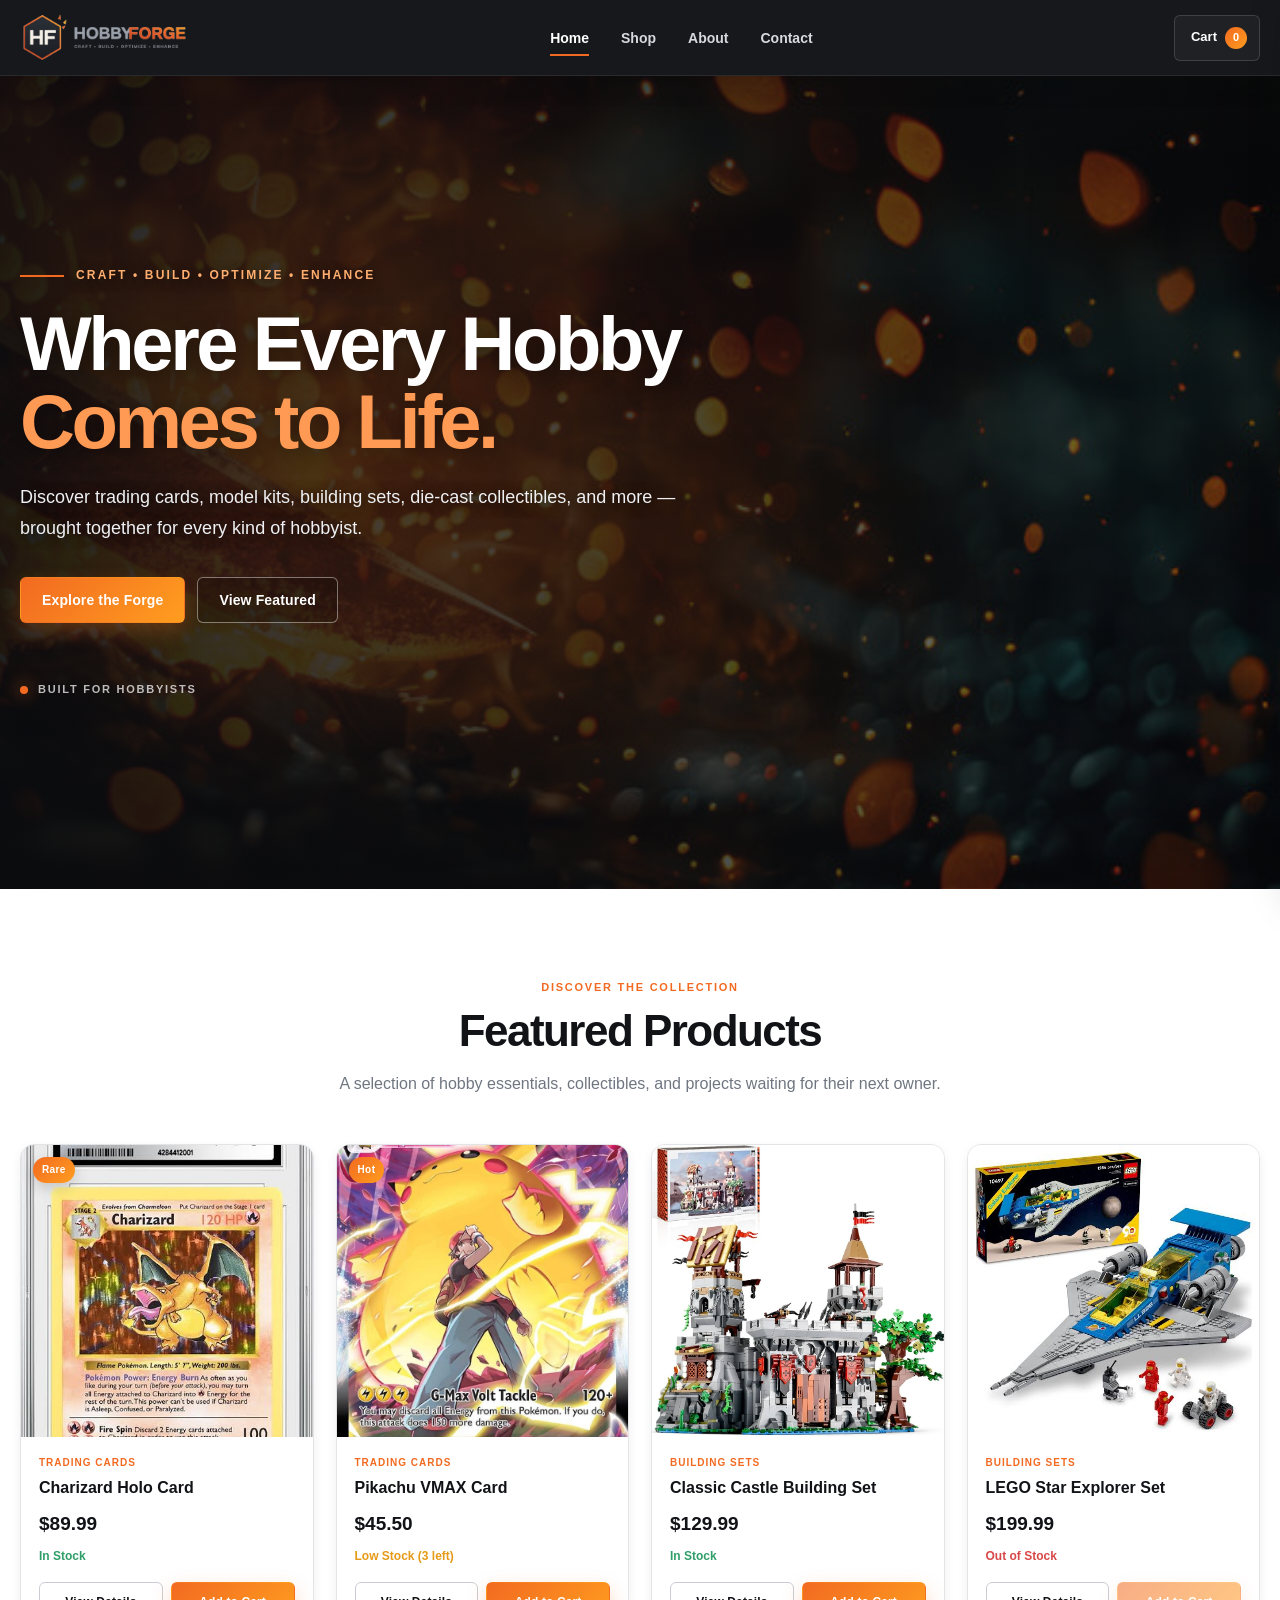
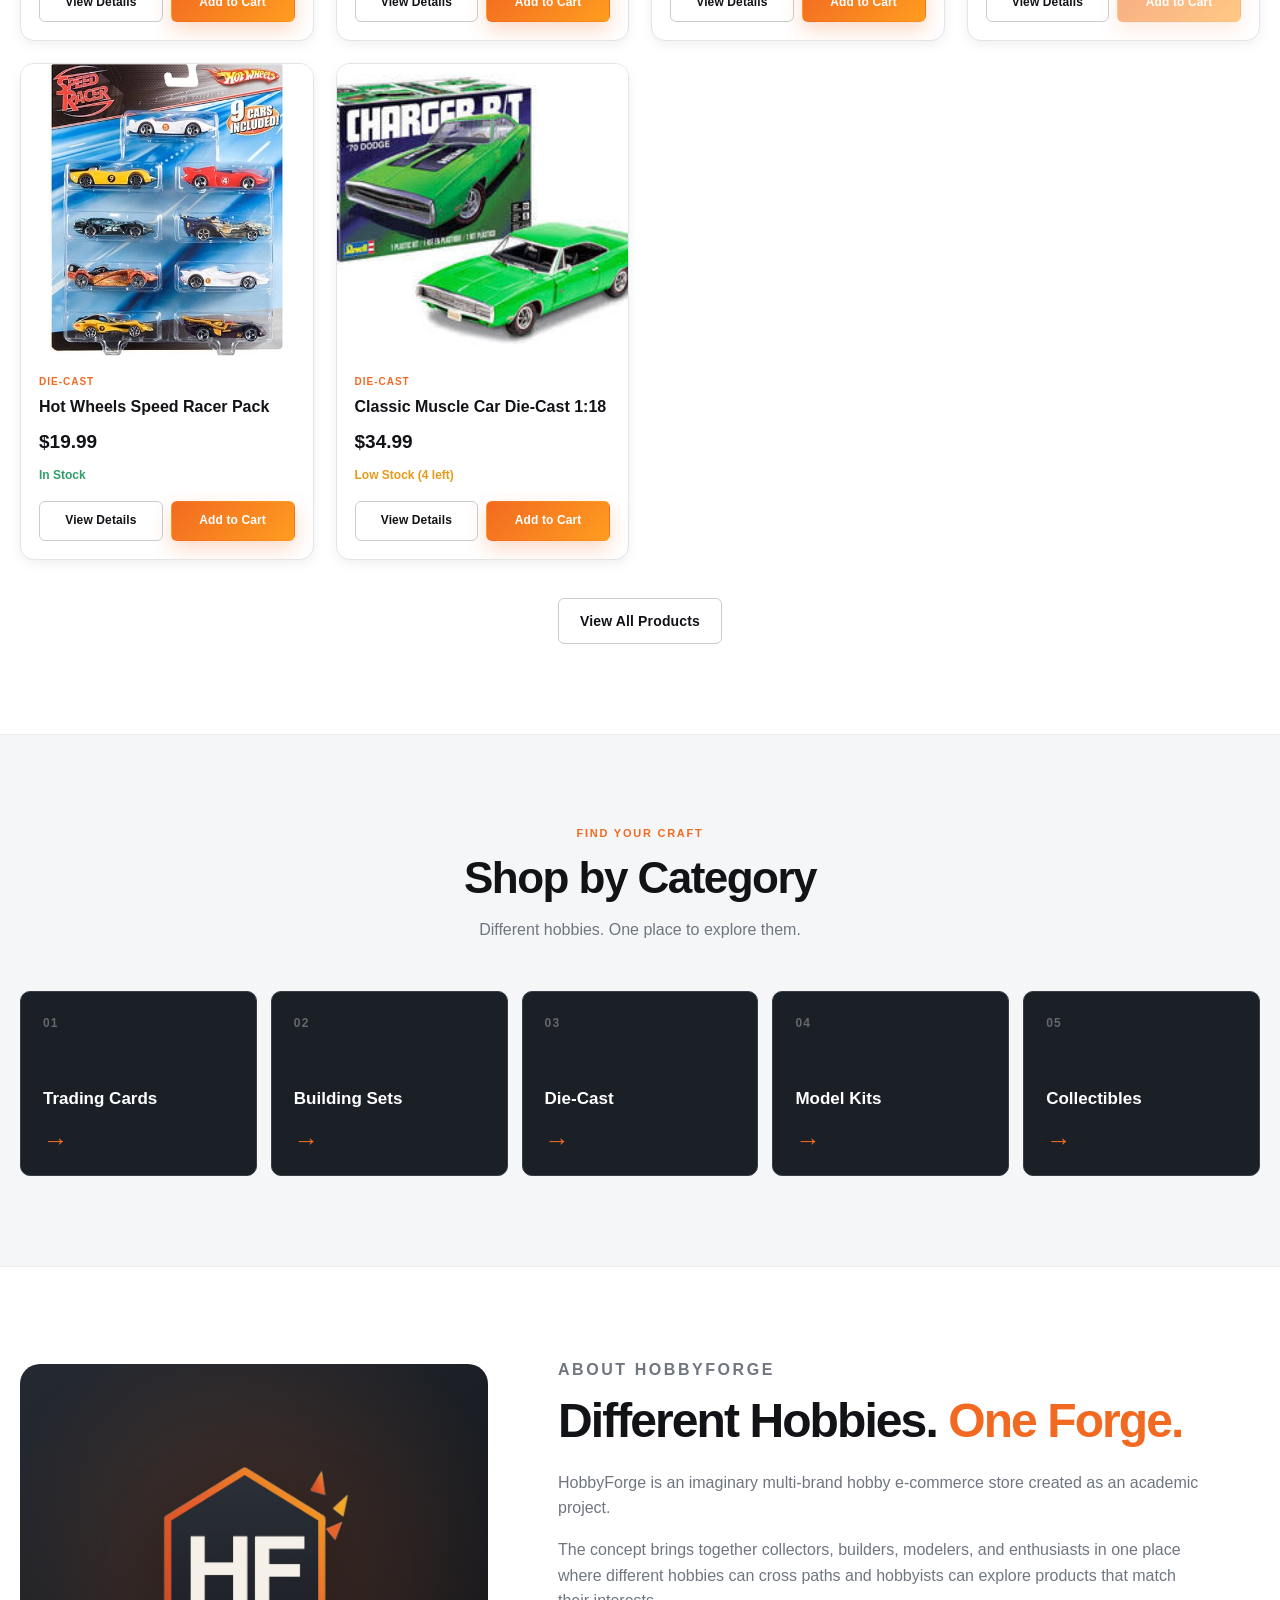
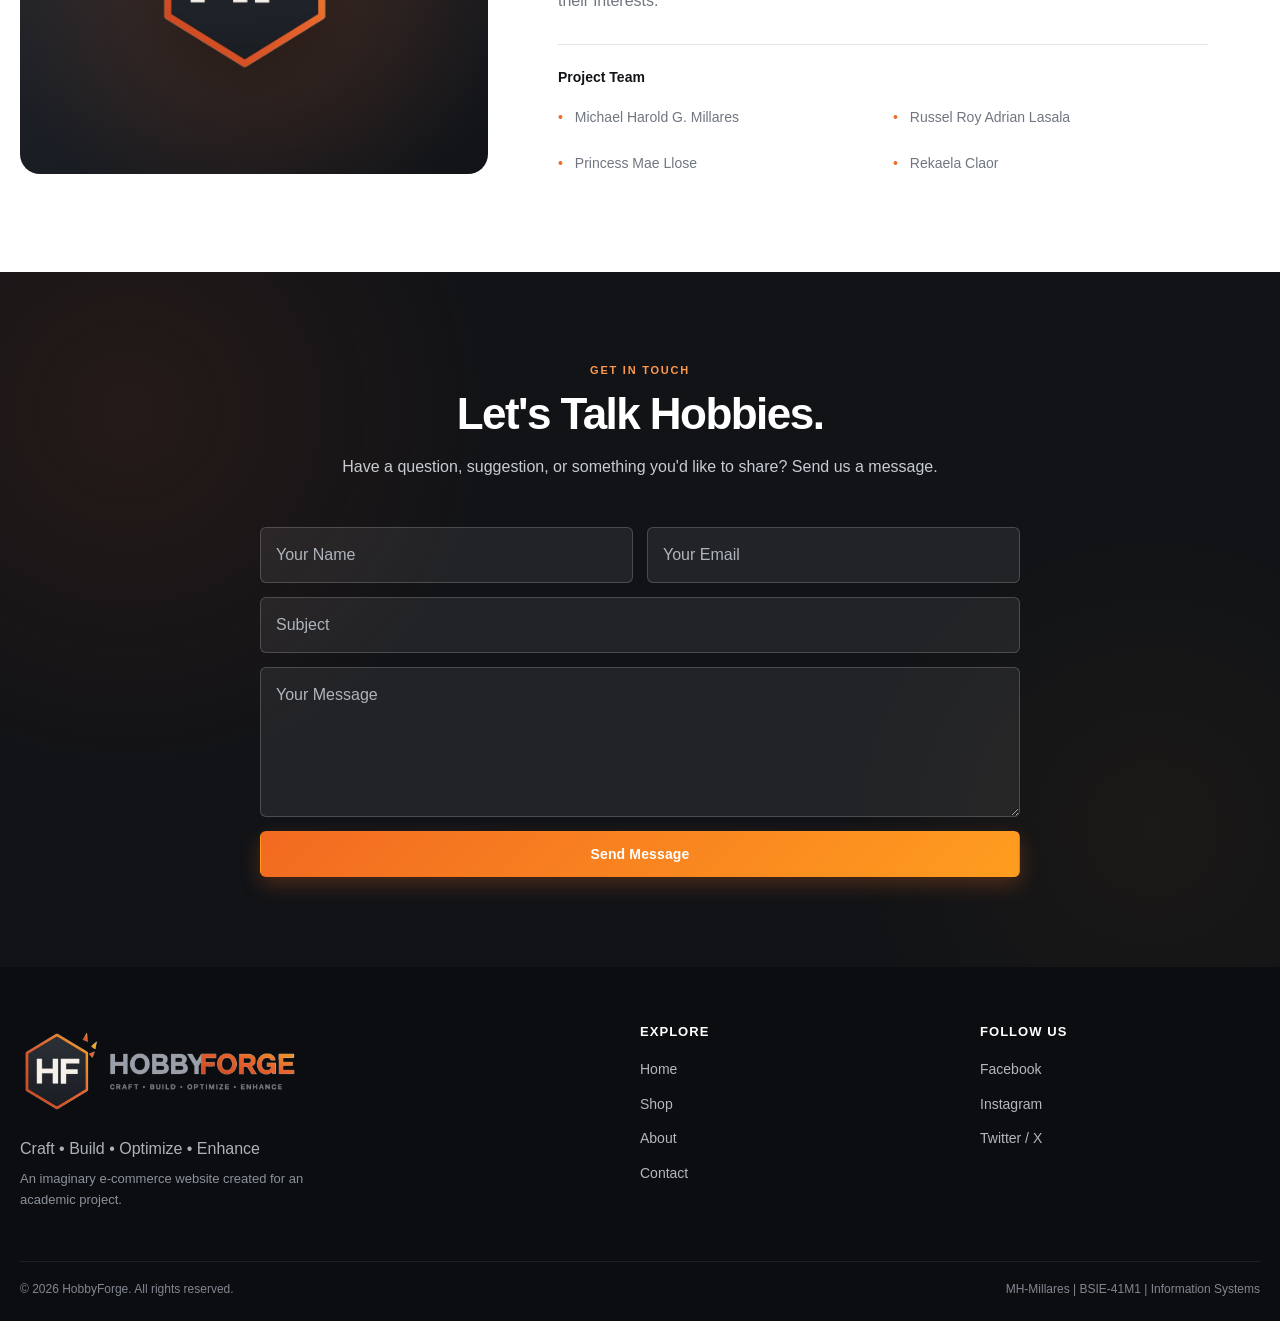
==== commit 1c40879a: "Update index.html" ====
--- a/index.html
+++ b/index.html
@@ -54,19 +54,22 @@
       </a>
 
 
-      <!-- Mobile Brand -->
-
-      <a
-        href="index.html"
-        class="nav-brand nav-brand-mobile"
-        aria-label="HobbyForge Home"
-      >
-
-        <img
-          src="assets/image/Logo.png"
-          alt="HobbyForge"
-          class="mobile-logo"
-        >
+      <!-- Mobile -->
+
+        <span class="nav-brand-mobile">
+
+          <img
+            src="assets/image/Logo.png"
+            alt="HobbyForge"
+            class="mobile-logo"
+          >
+
+          <span class="mobile-brand-name">
+            HobbyForge
+          </span>
+
+        </span>
+
 
       </a>
 
--- a/css/style.css
+++ b/css/style.css
@@ -1,2152 +1,450 @@
 /* ============================================================
-   HobbyForge
-   Main Design System
-   Stage 1 — Homepage Visual Foundation
-============================================================ */
-
-
-/* ============================================================
-   ROOT / DESIGN TOKENS
-============================================================ */
-
-:root {
-
-  --color-primary: #f97316;
-  --color-primary-dark: #ea580c;
-  --color-primary-light: #fff7ed;
-
-  --color-dark: #111827;
-  --color-dark-soft: #1f2937;
-
-  --color-text: #374151;
-  --color-muted: #6b7280;
-
-  --color-light: #f8fafc;
-  --color-white: #ffffff;
-
-  --color-border: #e5e7eb;
-
-  --color-success: #16a34a;
-  --color-danger: #dc2626;
-
-  --shadow-sm:
-    0 2px 8px
-    rgba(0, 0, 0, 0.06);
-
-  --shadow-md:
-    0 10px 30px
-    rgba(0, 0, 0, 0.10);
-
-  --shadow-lg:
-    0 20px 50px
-    rgba(0, 0, 0, 0.15);
-
-  --radius-sm: 8px;
-  --radius-md: 14px;
-  --radius-lg: 24px;
-
-  --nav-height: 76px;
-
-  --transition:
-    0.25s ease;
-
-}
-
-
-/* ============================================================
-   RESET
-============================================================ */
-
-* {
-  box-sizing: border-box;
-}
-
-
-html {
-  scroll-behavior: smooth;
-}
-
-
-body {
-
-  margin: 0;
-
-  font-family:
-    Inter,
-    Arial,
-    Helvetica,
-    sans-serif;
-
-  background:
-    var(--color-light);
-
-  color:
-    var(--color-text);
-
-  line-height:
-    1.6;
-
-}
-
-
-img {
-
-  max-width: 100%;
-
-  display: block;
-
-}
-
-
-button,
-input,
-textarea,
-select {
-
-  font:
-    inherit;
-
-}
-
-
-button {
-
-  cursor:
-    pointer;
-
-}
-
-
-a {
-
-  color:
-    inherit;
-
-  text-decoration:
-    none;
-
-}
-
-
-ul {
-
-  padding-left:
-    20px;
-
-}
-
-
-/* ============================================================
-   GLOBAL CONTAINER
-============================================================ */
-
-.container {
-
-  width:
-    min(1180px, 92%);
-
-  margin:
-    0 auto;
-
-}
-
-
-/* ============================================================
-   GLOBAL SECTION
-============================================================ */
-
-section {
-
-  padding:
-    88px 0;
-
-}
-
-
-.section-header {
-
-  max-width:
-    650px;
-
-  margin:
-    0 auto 42px;
-
-  text-align:
-    center;
-
-}
-
-
-.section-header h2 {
-
-  margin:
-    0 0 10px;
-
-  color:
-    var(--color-dark);
-
-  font-size:
-    clamp(28px, 4vw, 40px);
-
-  line-height:
-    1.2;
-
-}
-
-
-.section-header p {
-
-  margin:
-    0;
-
-  color:
-    var(--color-muted);
-
-  font-size:
-    16px;
-
-}
-
-
-/* ============================================================
-   BUTTONS
-============================================================ */
-
-.btn {
-
-  display:
-    inline-flex;
-
-  align-items:
-    center;
-
-  justify-content:
-    center;
-
-  gap:
-    8px;
-
-  border:
-    none;
-
-  border-radius:
-    var(--radius-sm);
-
-  padding:
-    13px 22px;
-
-  font-weight:
-    700;
-
+   HOBBYFORGE — Main Visual System
+   Forge • Steel • Ember • Industrial
+   Full replacement: css/style.css
+============================================================ */
+
+:root{
+  --color-primary:#f26a21;
+  --color-primary-dark:#d84d12;
+  --color-primary-light:#fff0e7;
+  --color-gold:#ff9d1f;
+  --color-dark:#111317;
+  --color-dark-soft:#1b1f26;
+  --color-dark-elevated:#252a32;
+  --color-text:#25282d;
+  --color-muted:#6f7680;
+  --color-light-text:#d5d9df;
+  --color-border:#e2e4e7;
+  --color-border-dark:#373d47;
+  --color-bg:#fff;
+  --color-bg-alt:#f5f6f7;
+  --color-bg-soft:#fafafa;
+  --color-danger:#d84848;
+  --color-success:#2f9e68;
+  --color-warning:#e69a18;
+  --radius-sm:6px; --radius:10px; --radius-md:14px; --radius-lg:20px;
+  --shadow-sm:0 4px 12px rgba(15,18,22,.06);
+  --shadow-md:0 12px 30px rgba(15,18,22,.10);
+  --shadow-lg:0 22px 50px rgba(15,18,22,.18);
+  --max-width:1240px;
+  --nav-height:76px;
+}
+
+/* RESET */
+*{box-sizing:border-box}
+html{scroll-behavior:smooth}
+body{margin:0;font-family:-apple-system,BlinkMacSystemFont,"Segoe UI",Roboto,Arial,sans-serif;color:var(--color-text);background:var(--color-bg);line-height:1.6;overflow-x:hidden}
+img{max-width:100%;display:block}
+a{color:inherit}
+button,input,textarea,select{font:inherit}
+button{-webkit-tap-highlight-color:transparent}
+h1,h2,h3,h4,p{margin-top:0}
+h1,h2,h3,h4{line-height:1.15}
+section{padding:90px 0}
+.container{width:min(100% - 40px,var(--max-width));margin:0 auto}
+
+/* BUTTONS */
+.btn{display:inline-flex;align-items:center;justify-content:center;gap:8px;min-height:44px;padding:11px 21px;border:1px solid transparent;border-radius:var(--radius-sm);cursor:pointer;text-decoration:none;text-align:center;font-size:14px;font-weight:700;letter-spacing:.01em;transition:transform .2s ease,background .2s ease,border-color .2s ease,color .2s ease,box-shadow .2s ease}
+.btn:hover{transform:translateY(-2px)}
+.btn-primary{color:#fff;background:linear-gradient(135deg,var(--color-primary),var(--color-gold));box-shadow:0 8px 20px rgba(242,106,33,.25)}
+.btn-primary:hover{background:linear-gradient(135deg,var(--color-primary-dark),var(--color-primary));box-shadow:0 12px 26px rgba(242,106,33,.34)}
+.btn-primary:disabled{opacity:.55;cursor:not-allowed;transform:none}
+.btn-outline{color:var(--color-dark);background:transparent;border-color:#c9cdd2}
+.btn-outline:hover{color:var(--color-primary);border-color:var(--color-primary);background:var(--color-primary-light)}
+.btn-secondary{background:var(--color-dark-soft);color:#fff}
+.btn-danger{background:var(--color-danger);color:#fff}
+.btn-small{min-height:34px;padding:6px 12px;font-size:12px}
+.btn-full{width:100%}
+
+/* ============================================================
+   NAVIGATION
+============================================================ */
+
+.navbar{
+  position:sticky;
+  top:0;
+  z-index:500;
+  height:var(--nav-height);
+  background:rgba(15,17,21,.97);
+  border-bottom:1px solid rgba(255,255,255,.08);
+  box-shadow:0 6px 24px rgba(0,0,0,.14);
+}
+
+.navbar .container{
+  height:100%;
+  display:flex;
+  align-items:center;
+  justify-content:space-between;
+  gap:28px;
+  position:relative;
+}
+
+/* ============================================================
+   BRAND
+============================================================ */
+
+.nav-brand{
+  display:flex;
+  align-items:center;
+  text-decoration:none;
+  flex-shrink:0;
+}
+
+/* Desktop Header Logo */
+
+.nav-brand-wide{
+  display:flex;
+  align-items:center;
+}
+
+.header-logo{
+  width:auto;
+  height:56px;
+  max-width:min(460px,34vw);
+  object-fit:contain;
+}
+
+/* Mobile Brand */
+
+.nav-brand-mobile{
+  display:none;
+  align-items:center;
+  gap:10px;
+}
+
+.mobile-logo{
+  width:46px;
+  height:46px;
+  object-fit:contain;
+}
+
+.mobile-brand-name{
+  color:#ffffff;
+  font-size:19px;
+  font-weight:800;
+  letter-spacing:-.02em;
+  white-space:nowrap;
+}
+
+.mobile-brand-name span{
+  color:var(--color-primary);
+}
+
+/* ============================================================
+   NAVIGATION LINKS
+============================================================ */
+
+.nav-links{
+  display:flex;
+  align-items:center;
+  justify-content:center;
+  gap:32px;
+  list-style:none;
+  margin:0;
+  padding:0;
+}
+
+.nav-links a{
+  position:relative;
+  color:#d6d9de;
+  text-decoration:none;
+  font-size:14px;
+  font-weight:600;
+  transition:color .2s ease;
+}
+
+.nav-links a::after{
+  content:"";
+  position:absolute;
+  left:0;
+  bottom:-10px;
+  width:0;
+  height:2px;
+  background:var(--color-primary);
+  transition:width .2s ease;
+}
+
+.nav-links a:hover,
+.nav-links a.active{
+  color:#ffffff;
+}
+
+.nav-links a:hover::after,
+.nav-links a.active::after{
+  width:100%;
+}
+
+/* ============================================================
+   NAVIGATION RIGHT
+============================================================ */
+
+.nav-right{
+  display:flex;
+  align-items:center;
+  gap:12px;
+  flex-shrink:0;
+}
+
+/* ============================================================
+   CART
+============================================================ */
+
+.cart-btn{
+  display:flex;
+  align-items:center;
+  gap:8px;
+  min-height:46px;
+  padding:8px 12px 8px 16px;
+  border:1px solid rgba(255,255,255,.14);
+  border-radius:var(--radius-sm);
+  background:rgba(255,255,255,.04);
+  color:#ffffff;
+  cursor:pointer;
+  font-size:13px;
+  font-weight:700;
   transition:
-    var(--transition);
-
-}
-
-
-.btn-primary {
-
-  background:
-    var(--color-primary);
-
-  color:
-    var(--color-white);
-
-  box-shadow:
-    0 8px 18px
-    rgba(249, 115, 22, 0.22);
-
-}
-
-
-.btn-primary:hover {
-
-  background:
-    var(--color-primary-dark);
-
-  transform:
-    translateY(-2px);
-
-  box-shadow:
-    0 12px 25px
-    rgba(249, 115, 22, 0.28);
-
-}
-
-
-.btn-secondary {
-
-  background:
-    var(--color-white);
-
-  color:
-    var(--color-dark);
-
-  border:
-    1px solid
-    var(--color-border);
-
-}
-
-
-.btn-secondary:hover {
-
-  border-color:
-    var(--color-primary);
-
-  color:
-    var(--color-primary);
-
-}
-
-
-.btn-danger {
-
-  background:
-    var(--color-danger);
-
-  color:
-    var(--color-white);
-
-}
-
-
-.btn-danger:hover {
-
-  transform:
-    translateY(-1px);
-
-}
-
-
-.btn-full {
-
-  width:
-    100%;
-
-}
-
-
-/* ============================================================
-   NAVBAR
-============================================================ */
-
-.navbar {
-
-  position:
-    sticky;
-
-  top:
-    0;
-
-  z-index:
-    100;
-
-  height:
-    var(--nav-height);
-
-  background:
-    rgba(255, 255, 255, 0.95);
-
-  backdrop-filter:
-    blur(14px);
-
-  border-bottom:
-    1px solid
-    rgba(229, 231, 235, 0.9);
-
-}
-
-
-.navbar .container {
-
-  height:
-    100%;
-
-  display:
-    flex;
-
-  align-items:
-    center;
-
-  justify-content:
-    space-between;
-
-}
-
-
-.nav-brand {
-
-  font-size:
-    24px;
-
-  font-weight:
-    800;
-
-  letter-spacing:
-    -0.8px;
-
-  color:
-    var(--color-dark);
-
-}
-
-
-.nav-brand::before {
-
-  content:
-    "⚒";
-
-  margin-right:
-    7px;
-
-  color:
-    var(--color-primary);
-
-}
-
-
-.nav-links {
-
-  display:
-    flex;
-
-  align-items:
-    center;
-
-  gap:
-    28px;
-
-  list-style:
-    none;
-
-  margin:
-    0;
-
-  padding:
-    0;
-
-}
-
-
-.nav-links a {
-
-  color:
-    var(--color-text);
-
-  font-weight:
-    600;
-
-  transition:
-    var(--transition);
-
-}
-
-
-.nav-links a:hover {
-
-  color:
-    var(--color-primary);
-
-}
-
-
-.nav-right {
-
-  display:
-    flex;
-
-  align-items:
-    center;
-
-  gap:
-    12px;
-
-}
-
-
-.cart-btn {
-
-  display:
-    inline-flex;
-
-  align-items:
-    center;
-
-  gap:
-    8px;
-
-  padding:
-    10px 16px;
-
-  border:
-    1px solid
-    var(--color-border);
-
-  border-radius:
-    999px;
-
-  background:
-    var(--color-white);
-
-  font-weight:
-    700;
-
-  color:
-    var(--color-dark);
-
-  transition:
-    var(--transition);
-
-}
-
-
-.cart-btn:hover {
-
-  border-color:
-    var(--color-primary);
-
-  color:
-    var(--color-primary);
-
-}
-
-
-.cart-count {
-
-  display:
-    inline-flex;
-
-  align-items:
-    center;
-
-  justify-content:
-    center;
-
-  min-width:
-    22px;
-
-  height:
-    22px;
-
-  padding:
-    0 6px;
-
-  border-radius:
-    999px;
-
-  background:
-    var(--color-primary);
-
-  color:
-    white;
-
-  font-size:
-    12px;
-
-}
-
-
-.mobile-menu-toggle {
-
-  display:
-    none;
-
-  flex-direction:
-    column;
-
-  justify-content:
-    center;
-
-  gap:
-    5px;
-
-  width:
-    42px;
-
-  height:
-    42px;
-
-  border:
-    1px solid
-    var(--color-border);
-
-  border-radius:
-    var(--radius-sm);
-
-  background:
-    var(--color-white);
-
-}
-
-
-.mobile-menu-toggle span {
-
-  width:
-    20px;
-
-  height:
-    2px;
-
-  background:
-    var(--color-dark);
-
-  margin:
-    0 auto;
-
-}
-
-
-/* ============================================================
-   HERO
-============================================================ */
-
-.hero {
-
-  position:
-    relative;
-
-  overflow:
-    hidden;
-
-  padding:
-    130px 0 145px;
-
-  background:
-
-    radial-gradient(
-      circle at top right,
-      rgba(249, 115, 22, 0.20),
-      transparent 32%
-    ),
-
-    radial-gradient(
-      circle at left bottom,
-      rgba(59, 130, 246, 0.12),
-      transparent 30%
-    ),
-
-    linear-gradient(
-      135deg,
-      #ffffff,
-      #f8fafc
-    );
-
-}
-
-
-.hero::before {
-
-  content:
-    "";
-
-  position:
-    absolute;
-
-  width:
-    420px;
-
-  height:
-    420px;
-
-  border-radius:
-    50%;
-
-  right:
-    -120px;
-
-  top:
-    -170px;
-
-  background:
-    rgba(249, 115, 22, 0.08);
-
-}
-
-
-.hero .container {
-
-  position:
-    relative;
-
-  max-width:
-    900px;
-
-  text-align:
-    center;
-
-}
-
-
-.hero-brand {
-
-  display:
-    inline-block;
-
-  margin:
-    0 0 18px;
-
-  padding:
-    7px 14px;
-
-  border-radius:
-    999px;
-
-  background:
-    var(--color-primary-light);
-
-  color:
-    var(--color-primary-dark);
-
-  font-weight:
-    800;
-
-  letter-spacing:
-    0.5px;
-
-}
-
-
-.hero h1 {
-
-  margin:
-    0 auto 22px;
-
-  max-width:
-    850px;
-
-  color:
-    var(--color-dark);
-
-  font-size:
-    clamp(42px, 6vw, 68px);
-
-  line-height:
-    1.08;
-
-  letter-spacing:
-    -2px;
-
-}
-
-
-.hero > .container > p:not(.hero-brand) {
-
-  max-width:
-    680px;
-
-  margin:
-    0 auto 30px;
-
-  color:
-    var(--color-muted);
-
-  font-size:
-    18px;
-
-}
-
-
-/* ============================================================
-   FEATURED PRODUCTS
-============================================================ */
-
-.featured-section {
-
-  background:
-    var(--color-white);
-
-}
-
-
-.product-grid {
-
-  display:
-    grid;
-
-  grid-template-columns:
-    repeat(4, 1fr);
-
-  gap:
-    24px;
-
-}
-
-
-/* ============================================================
-   PRODUCT CARD
-============================================================ */
-
-.product-card {
-
-  display:
-    flex;
-
-  flex-direction:
-    column;
-
-  overflow:
-    hidden;
-
-  background:
-    var(--color-white);
-
-  border:
-    1px solid
-    var(--color-border);
-
-  border-radius:
-    var(--radius-md);
-
-  transition:
-    var(--transition);
-
-}
-
-
-.product-card:hover {
-
-  transform:
-    translateY(-7px);
-
-  border-color:
-    rgba(249, 115, 22, 0.4);
-
-  box-shadow:
-    var(--shadow-lg);
-
-}
-
-
-.product-card-image {
-
-  position:
-    relative;
-
-  overflow:
-    hidden;
-
-  aspect-ratio:
-    1 / 1;
-
-  background:
-    #f3f4f6;
-
-}
-
-
-.product-card-image img {
-
-  width:
-    100%;
-
-  height:
-    100%;
-
-  object-fit:
-    cover;
-
-  transition:
-    0.4s ease;
-
-}
-
-
-.product-card:hover
-.product-card-image img {
-
-  transform:
-    scale(1.06);
-
-}
-
-
-.product-card-content {
-
-  display:
-    flex;
-
-  flex-direction:
-    column;
-
-  flex:
-    1;
-
-  padding:
-    18px;
-
-}
-
-
-.product-category {
-
-  margin:
-    0 0 7px;
-
-  color:
-    var(--color-primary-dark);
-
-  font-size:
-    12px;
-
-  font-weight:
-    800;
-
-  text-transform:
-    uppercase;
-
-  letter-spacing:
-    0.7px;
-
-}
-
-
-.product-card h3 {
-
-  margin:
-    0 0 10px;
-
-  color:
-    var(--color-dark);
-
-  font-size:
-    17px;
-
-  line-height:
-    1.35;
-
-}
-
-
-.product-price {
-
-  margin:
-    0 0 16px;
-
-  color:
-    var(--color-dark);
-
-  font-size:
-    19px;
-
-  font-weight:
-    800;
-
-}
-
-
-.product-card-actions {
-
-  display:
-    flex;
-
-  gap:
-    8px;
-
-  margin-top:
-    auto;
-
-}
-
-
-.product-card-actions .btn {
-
-  flex:
-    1;
-
-  padding:
-    10px 12px;
-
-  font-size:
-    13px;
-
-}
-
-
-/* ============================================================
-   PRODUCT BADGES
-============================================================ */
-
-.product-badge {
-
-  position:
-    absolute;
-
-  top:
-    12px;
-
-  left:
-    12px;
-
-  z-index:
-    2;
-
-  padding:
-    5px 10px;
-
-  border-radius:
-    999px;
-
-  background:
-    var(--color-dark);
-
-  color:
-    white;
-
-  font-size:
-    11px;
-
-  font-weight:
-    800;
-
-}
-
-
-/* ============================================================
-   CATEGORIES
-============================================================ */
-
-.categories-section {
-
-  background:
-    linear-gradient(
-      180deg,
-      #f8fafc,
-      #eef2f7
-    );
-
-}
-
-
-.category-grid {
-
-  display:
-    grid;
-
-  grid-template-columns:
-    repeat(5, 1fr);
-
-  gap:
-    18px;
-
-}
-
-
-.category-card {
-
-  position:
-    relative;
-
-  min-height:
-    145px;
-
-  display:
-    flex;
-
-  align-items:
-    flex-end;
-
-  padding:
-    20px;
-
-  overflow:
-    hidden;
-
-  border:
-    1px solid
-    var(--color-border);
-
-  border-radius:
-    var(--radius-md);
-
-  background:
-    var(--color-white);
-
-  color:
-    var(--color-dark);
-
-  font-size:
-    18px;
-
-  font-weight:
-    800;
-
-  cursor:
-    pointer;
-
-  transition:
-    var(--transition);
-
-}
-
-
-.category-card::before {
-
-  content:
-    "";
-
-  position:
-    absolute;
-
-  width:
-    100px;
-
-  height:
-    100px;
-
-  border-radius:
-    50%;
-
-  right:
-    -30px;
-
-  top:
-    -30px;
-
-  background:
-    rgba(249, 115, 22, 0.10);
-
-  transition:
-    var(--transition);
-
-}
-
-
-.category-card:hover {
-
-  transform:
-    translateY(-5px);
-
-  border-color:
-    var(--color-primary);
-
-  box-shadow:
-    var(--shadow-md);
-
-}
-
-
-.category-card:hover::before {
-
-  transform:
-    scale(1.4);
-
-}
-
-
-/* ============================================================
-   ABOUT
-============================================================ */
-
-.about-section {
-
-  background:
-    var(--color-white);
-
-}
-
-
-.about-content {
-
-  max-width:
-    850px;
-
-  margin:
-    0 auto;
-
-  padding:
-    36px;
-
-  border:
-    1px solid
-    var(--color-border);
-
-  border-radius:
-    var(--radius-lg);
-
+    background .2s ease,
+    border-color .2s ease;
+}
+
+.cart-btn:hover{
+  border-color:rgba(242,106,33,.7);
+  background:rgba(242,106,33,.12);
+}
+
+.cart-count{
+  display:inline-flex;
+  align-items:center;
+  justify-content:center;
+  min-width:22px;
+  height:22px;
+  padding:0 6px;
+  border-radius:999px;
   background:
     linear-gradient(
       135deg,
-      #ffffff,
-      #fff7ed
+      var(--color-primary),
+      var(--color-gold)
     );
-
-  box-shadow:
-    var(--shadow-sm);
-
-}
-
-
-.about-content p {
-
-  margin-top:
-    0;
-
-}
-
-
-.about-content ul {
-
-  margin:
-    18px 0;
-
-  padding-left:
-    24px;
-
-}
-
-
-.about-content li {
-
-  margin:
-    7px 0;
-
-  font-weight:
-    600;
-
-}
-
-
-/* ============================================================
-   CONTACT
-============================================================ */
-
-.contact-section {
-
-  background:
-    var(--color-dark);
-
-}
-
-
-.contact-section
-.section-header h2 {
-
-  color:
-    white;
-
-}
-
-
-.contact-section
-.section-header p {
-
-  color:
-    #cbd5e1;
-
-}
-
-
-.contact-form {
-
-  display:
-    grid;
-
-  grid-template-columns:
-    1fr 1fr;
-
-  gap:
-    16px;
-
-  max-width:
-    820px;
-
-  margin:
-    0 auto;
-
-}
-
-
-.contact-form input,
-.contact-form textarea {
-
-  width:
-    100%;
-
-  padding:
-    14px 16px;
-
-  border:
-    1px solid
-    #374151;
-
-  border-radius:
-    var(--radius-sm);
-
-  outline:
-    none;
-
-  background:
-    #1f2937;
-
-  color:
-    white;
-
-  transition:
-    var(--transition);
-
-}
-
-
-.contact-form input::placeholder,
-.contact-form textarea::placeholder {
-
-  color:
-    #9ca3af;
-
-}
-
-
-.contact-form input:focus,
-.contact-form textarea:focus {
-
-  border-color:
-    var(--color-primary);
-
-  box-shadow:
-    0 0 0 3px
-    rgba(249, 115, 22, 0.15);
-
-}
-
-
-.contact-form textarea {
-
-  grid-column:
-    span 2;
-
-  min-height:
-    150px;
-
-  resize:
-    vertical;
-
-}
-
-
-.contact-form .form-message {
-
-  grid-column:
-    span 2;
-
-}
-
-
-.contact-form button {
-
-  grid-column:
-    span 2;
-
-  justify-self:
-    start;
-
-}
-
-
-/* ============================================================
-   FOOTER
-============================================================ */
-
-.footer {
-
-  padding:
-    65px 0 25px;
-
-  background:
-    #0b1120;
-
-  color:
-    #cbd5e1;
-
-}
-
-
-.footer-grid {
-
-  display:
-    grid;
-
-  grid-template-columns:
-    2fr 1fr 1fr;
-
-  gap:
-    45px;
-
-}
-
-
-.footer h4 {
-
-  margin:
-    0 0 16px;
-
-  color:
-    white;
-
-  font-size:
-    17px;
-
-}
-
-
-.footer p {
-
-  margin:
-    0;
-
-  color:
-    #94a3b8;
-
-}
-
-
-.footer-links {
-
-  list-style:
-    none;
-
-  padding:
-    0;
-
-  margin:
-    0;
-
-}
-
-
-.footer-links li {
-
-  margin-bottom:
-    10px;
-
-}
-
-
-.footer-links a {
-
-  color:
-    #94a3b8;
-
-  transition:
-    var(--transition);
-
-}
-
-
-.footer-links a:hover {
-
-  color:
-    var(--color-primary);
-
-}
-
-
-.footer-bottom {
-
-  margin-top:
-    45px;
-
-  padding-top:
-    22px;
-
-  border-top:
-    1px solid
-    #1e293b;
-
-  color:
-    #64748b;
-
-  text-align:
-    center;
-
-  font-size:
-    13px;
-
-}
-
-
-/* ============================================================
-   MODAL
-============================================================ */
-
-.modal {
-
-  position:
-    fixed;
-
-  z-index:
-    300;
-
-  top:
-    50%;
-
-  left:
-    50%;
-
-  width:
-    min(850px, 92vw);
-
-  max-height:
-    88vh;
-
-  overflow-y:
-    auto;
-
-  padding:
-    28px;
-
-  background:
-    white;
-
-  border-radius:
-    var(--radius-lg);
-
-  box-shadow:
-    var(--shadow-lg);
-
-  transform:
-    translate(-50%, -50%)
-    scale(0.96);
-
-  opacity:
-    0;
-
-  visibility:
-    hidden;
-
-  transition:
-    var(--transition);
-
-}
-
-
-.modal.open {
-
-  opacity:
-    1;
-
-  visibility:
-    visible;
-
-  transform:
-    translate(-50%, -50%)
-    scale(1);
-
-}
-
-
-.modal-overlay {
-
-  position:
-    fixed;
-
-  inset:
-    0;
-
-  z-index:
-    250;
-
-  background:
-    rgba(15, 23, 42, 0.60);
-
-  opacity:
-    0;
-
-  visibility:
-    hidden;
-
-  transition:
-    var(--transition);
-
-}
-
-
-.modal-overlay.open {
-
-  opacity:
-    1;
-
-  visibility:
-    visible;
-
-}
-
-
-.modal-close-btn {
-
-  position:
-    absolute;
-
-  top:
-    14px;
-
-  right:
-    16px;
-
-  width:
-    38px;
-
-  height:
-    38px;
-
-  border:
-    none;
-
-  border-radius:
-    50%;
-
-  background:
-    #f3f4f6;
-
-  color:
-    var(--color-dark);
-
-  font-size:
-    25px;
-
-  line-height:
-    1;
-
-}
-
-
-.modal-body {
-
-  display:
-    flex;
-
-  gap:
-    30px;
-
-}
-
-
-.modal-img {
-
-  width:
-    45%;
-
-  height:
-    400px;
-
-  object-fit:
-    cover;
-
-  border-radius:
-    var(--radius-md);
-
-  background:
-    #f3f4f6;
-
-}
-
-
-.modal-details {
-
-  flex:
-    1;
-
-}
-
-
-.modal-details h3 {
-
-  margin:
-    5px 0 12px;
-
-  color:
-    var(--color-dark);
-
-  font-size:
-    28px;
-
-}
-
-
-.stock-status {
-
-  font-weight:
-    700;
-
-}
-
-
-.modal-qty-controls {
-
-  display:
-    inline-flex;
-
-  align-items:
-    center;
-
-  gap:
-    14px;
-
-  margin:
-    18px 0;
-
-}
-
-
-.qty-btn {
-
-  width:
-    38px;
-
-  height:
-    38px;
-
-  border:
-    1px solid
-    var(--color-border);
-
-  border-radius:
-    50%;
-
-  background:
-    white;
-
-  font-size:
-    20px;
-
-}
-
-
-/* ============================================================
-   CART DRAWER
-============================================================ */
-
-.cart-drawer {
-
-  position:
-    fixed;
-
-  z-index:
-    400;
-
-  top:
-    0;
-
-  right:
-    -430px;
-
-  width:
-    420px;
-
-  height:
-    100vh;
-
-  display:
-    flex;
-
-  flex-direction:
-    column;
-
-  background:
-    white;
-
-  box-shadow:
-    var(--shadow-lg);
-
-  transition:
-    right 0.3s ease;
-
-}
-
-
-.cart-drawer.open {
-
-  right:
-    0;
-
-}
-
-
-.cart-drawer-header {
-
-  display:
-    flex;
-
-  align-items:
-    center;
-
-  justify-content:
-    space-between;
-
-  padding:
-    20px;
-
-  border-bottom:
-    1px solid
-    var(--color-border);
-
-}
-
-
-.cart-drawer-header h3 {
-
-  margin:
-    0;
-
-  color:
-    var(--color-dark);
-
-}
-
-
-.cart-items {
-
-  flex:
-    1;
-
-  overflow-y:
-    auto;
-
-  padding:
-    20px;
-
-}
-
-
-.cart-empty {
-
-  color:
-    var(--color-muted);
-
-  text-align:
-    center;
-
-  margin-top:
-    50px;
-
-}
-
-
-.cart-drawer-footer {
-
-  padding:
-    20px;
-
-  border-top:
-    1px solid
-    var(--color-border);
-
-}
-
-
-.cart-total-row {
-
-  display:
-    flex;
-
-  justify-content:
-    space-between;
-
-  margin-bottom:
-    18px;
-
-  color:
-    var(--color-dark);
-
-  font-size:
-    19px;
-
-  font-weight:
-    800;
-
-}
-
-
-.cart-overlay {
-
-  position:
-    fixed;
-
-  inset:
-    0;
-
-  z-index:
-    350;
-
-  background:
-    rgba(15, 23, 42, 0.45);
-
-  opacity:
-    0;
-
-  visibility:
-    hidden;
-
-  transition:
-    var(--transition);
-
-}
-
-
-.cart-overlay.open {
-
-  opacity:
-    1;
-
-  visibility:
-    visible;
-
-}
-
-
-/* ============================================================
-   ADMIN DASHBOARD
-============================================================ */
-
-.admin-header {
-
-  padding:
-    60px 0;
-
-  background:
-    linear-gradient(
-      135deg,
-      #ffffff,
-      #fff7ed
-    );
-
-  border-bottom:
-    1px solid
-    var(--color-border);
-
-}
-
-
-.admin-section {
-
-  background:
-    var(--color-light);
-
-}
-
-
-.stats-grid {
-
-  display:
-    grid;
-
-  grid-template-columns:
-    repeat(4, 1fr);
-
-  gap:
-    18px;
-
-  margin-bottom:
-    35px;
-
-}
-
-
-.stat-card {
-
-  padding:
-    24px;
-
-  border:
-    1px solid
-    var(--color-border);
-
-  border-radius:
-    var(--radius-md);
-
-  background:
-    white;
-
-  box-shadow:
-    var(--shadow-sm);
-
-}
-
-
-.stat-value {
-
-  color:
-    var(--color-dark);
-
-  font-size:
-    32px;
-
-  font-weight:
-    800;
-
-}
-
-
-.stat-label {
-
-  color:
-    var(--color-muted);
-
-  font-size:
-    14px;
-
-}
-
-
-.admin-table-wrap {
-
-  overflow-x:
-    auto;
-
-  border:
-    1px solid
-    var(--color-border);
-
-  border-radius:
-    var(--radius-md);
-
-  background:
-    white;
-
-}
-
-
-.admin-table {
-
-  width:
-    100%;
-
-  border-collapse:
-    collapse;
-
-}
-
-
-.admin-table th,
-.admin-table td {
-
-  padding:
-    14px;
-
-  text-align:
-    left;
-
-  border-bottom:
-    1px solid
-    var(--color-border);
-
-}
-
-
-.admin-table th {
-
-  background:
-    #f8fafc;
-
-  color:
-    var(--color-dark);
-
-}
-
-
-.add-product-form {
-
-  display:
-    grid;
-
-  grid-template-columns:
-    repeat(2, 1fr);
-
-  gap:
-    18px;
-
-  padding:
-    25px;
-
-  border:
-    1px solid
-    var(--color-border);
-
-  border-radius:
-    var(--radius-md);
-
-  background:
-    white;
-
-}
-
-
-.form-group {
-
-  display:
-    flex;
-
-  flex-direction:
-    column;
-
-  gap:
-    7px;
-
-}
-
-
-.form-group label {
-
-  color:
-    var(--color-dark);
-
-  font-weight:
-    700;
-
-}
-
-
-.form-group input,
-.form-group textarea,
-.form-group select {
-
-  width:
-    100%;
-
-  padding:
-    12px;
-
-  border:
-    1px solid
-    var(--color-border);
-
-  border-radius:
-    var(--radius-sm);
-
-  outline:
-    none;
-
-}
-
-
-.form-group textarea {
-
-  min-height:
-    110px;
-
-  resize:
-    vertical;
-
-}
-
-
-.form-group input:focus,
-.form-group textarea:focus,
-.form-group select:focus {
-
-  border-color:
-    var(--color-primary);
-
-  box-shadow:
-    0 0 0 3px
-    rgba(249, 115, 22, 0.12);
-
-}
-
-
-.add-product-form button {
-
-  grid-column:
-    span 2;
-
-}
+  color:#ffffff;
+  font-size:11px;
+  font-weight:800;
+}
+
+/* ============================================================
+   MOBILE MENU BUTTON
+============================================================ */
+
+.mobile-menu-toggle{
+  display:none;
+  flex-direction:column;
+  justify-content:center;
+  gap:5px;
+  width:46px;
+  height:46px;
+  padding:0;
+  border:1px solid rgba(255,255,255,.14);
+  border-radius:var(--radius-sm);
+  background:transparent;
+  cursor:pointer;
+}
+
+.mobile-menu-toggle span{
+  width:21px;
+  height:2px;
+  margin:0 auto;
+  background:#ffffff;
+}
+
+/* HERO / BANNER */
+.hero{position:relative;overflow:hidden;min-height:650px;display:flex;align-items:center;background-image:linear-gradient(90deg,rgba(10,12,15,.91) 0%,rgba(10,12,15,.78) 43%,rgba(10,12,15,.52) 100%),url("../assets/image/Banner.jpg");background-size:cover;background-position:center}
+.hero-overlay{position:absolute;inset:0;pointer-events:none;background:radial-gradient(circle at 25% 45%,rgba(242,106,33,.13),transparent 35%)}
+.hero .container,.hero-content{position:relative;z-index:1;width:min(100% - 40px,var(--max-width));margin:0 auto;padding:100px 0;max-width:none}
+.hero .container>*:not(.hero-brand),.hero-content>*{max-width:690px}
+.hero-brand{display:flex;align-items:center;gap:12px;margin:0 0 20px;color:#ffae6f;font-size:12px;font-weight:800;letter-spacing:.18em;text-shadow:0 2px 12px rgba(0,0,0,.65)}
+.hero-brand-line{display:inline-block;width:44px;height:2px;background:var(--color-primary)}
+.hero h1{margin:0 0 20px;color:#fff;font-size:clamp(46px,6vw,76px);letter-spacing:-.045em;line-height:1.03;text-shadow:0 3px 22px rgba(0,0,0,.45)}
+.hero h1 span{display:block;color:#ff9a55}
+.hero-description,.hero>.container>p:not(.hero-brand){margin:0 0 32px;color:#eef0f3;font-size:18px;line-height:1.75;text-shadow:0 2px 14px rgba(0,0,0,.65)}
+.hero-actions{display:flex;flex-wrap:wrap;gap:12px}
+.btn-hero-secondary{color:#fff;border-color:rgba(255,255,255,.42);background:rgba(0,0,0,.18)}
+.btn-hero-secondary:hover{border-color:#fff;background:rgba(255,255,255,.13)}
+.hero-forge-mark{display:flex;align-items:center;gap:10px;margin-top:58px;color:rgba(255,255,255,.72);font-size:11px;font-weight:700;letter-spacing:.16em}
+.hero-forge-mark span{width:8px;height:8px;border-radius:50%;background:var(--color-primary);box-shadow:0 0 18px var(--color-primary)}
+
+/* SECTION HEADERS */
+.section-header{max-width:700px;margin:0 auto 48px;text-align:center}
+.section-eyebrow{margin-bottom:10px;color:var(--color-primary);font-size:11px;font-weight:800;letter-spacing:.16em}
+.section-header h2{margin-bottom:14px;color:var(--color-dark);font-size:clamp(30px,4vw,44px);letter-spacing:-.035em}
+.section-header>p:last-child{margin:0;color:var(--color-muted)}
+.section-action{margin-top:38px;text-align:center}
+
+/* FEATURED PRODUCTS */
+.featured-section{background:var(--color-bg)}
+.product-grid{display:grid;grid-template-columns:repeat(4,minmax(0,1fr));gap:22px}
+.product-card{display:flex;flex-direction:column;overflow:hidden;min-width:0;background:#fff;border:1px solid var(--color-border);border-radius:var(--radius-md);box-shadow:var(--shadow-sm);transition:transform .25s ease,box-shadow .25s ease,border-color .25s ease}
+.product-card:hover{transform:translateY(-7px);border-color:rgba(242,106,33,.45);box-shadow:var(--shadow-md)}
+.product-img-wrap,.product-card-image{position:relative;overflow:hidden;aspect-ratio:1/1;background:#eef0f2;cursor:pointer}
+.product-img,.product-card-image img{width:100%;height:100%;object-fit:cover;transition:transform .45s ease}
+.product-card:hover .product-img,.product-card:hover .product-card-image img{transform:scale(1.06)}
+.product-badge{position:absolute;top:12px;left:12px;z-index:2;padding:5px 9px;border-radius:999px;background:linear-gradient(135deg,var(--color-primary),var(--color-gold));color:#fff;font-size:10px;font-weight:800;letter-spacing:.04em;box-shadow:0 5px 14px rgba(0,0,0,.16)}
+.product-card-body,.product-card-content{display:flex;flex-direction:column;flex-grow:1;padding:18px}
+.product-category{margin:0 0 6px;color:var(--color-primary);font-size:10px;font-weight:800;letter-spacing:.1em;text-transform:uppercase}
+.product-name,.product-card h3{margin:0 0 8px;color:var(--color-dark);font-size:16px;line-height:1.35}
+.product-price{margin:2px 0 8px;color:var(--color-dark);font-size:19px;font-weight:800}
+.stock-status{margin:0 0 16px;font-size:12px;font-weight:700}
+.stock-ok{color:var(--color-success)} .stock-low{color:var(--color-warning)} .stock-out{color:var(--color-danger)}
+.product-card-actions{display:flex;gap:8px;margin-top:auto}
+.product-card-actions .btn{flex:1;padding:9px 8px;min-height:40px;font-size:12px}
+
+/* CATEGORIES */
+.categories-section{background:var(--color-bg-alt);border-top:1px solid #eceef0;border-bottom:1px solid #eceef0}
+.category-grid{display:grid;grid-template-columns:repeat(5,minmax(0,1fr));gap:14px}
+.category-card{position:relative;min-height:185px;padding:22px;display:flex;flex-direction:column;justify-content:space-between;overflow:hidden;cursor:pointer;background:var(--color-dark-soft);border:1px solid var(--color-border-dark);border-radius:var(--radius);color:#fff;transition:transform .25s ease,border-color .25s ease,background .25s ease}
+.category-card::before{content:"";position:absolute;top:0;left:0;width:100%;height:3px;background:linear-gradient(90deg,var(--color-primary),var(--color-gold));transform:scaleX(0);transform-origin:left;transition:transform .25s ease}
+.category-card:hover{transform:translateY(-5px);border-color:var(--color-primary);background:var(--color-dark-elevated)}
+.category-card:hover::before{transform:scaleX(1)}
+.category-number{color:rgba(255,255,255,.32);font-size:12px;font-weight:800;letter-spacing:.1em}
+.category-name{margin-top:auto;margin-bottom:18px;font-size:17px;font-weight:700;line-height:1.3}
+.category-arrow{color:var(--color-primary);font-size:25px;line-height:1;transition:transform .2s ease}
+.category-card:hover .category-arrow{transform:translateX(6px)}
+
+/* ABOUT */
+.about-section{background:#fff}
+.about-layout{display:grid;grid-template-columns:minmax(280px,.8fr) minmax(0,1.2fr);gap:70px;align-items:center}
+.about-brand-panel{position:relative;min-height:410px;display:flex;align-items:center;justify-content:center;overflow:hidden;border-radius:var(--radius-lg);background:linear-gradient(145deg,var(--color-dark-elevated),var(--color-dark))}
+.about-brand-panel::before{content:"";position:absolute;inset:-45%;background:radial-gradient(circle,rgba(242,106,33,.2),transparent 45%)}
+.about-logo-frame{position:relative;z-index:1;width:235px;padding:20px}
+.about-logo{width:100%;filter:drop-shadow(0 16px 30px rgba(0,0,0,.32))}
+.about-content{max-width:650px}
+.about-content h2{margin-bottom:22px;color:var(--color-dark);font-size:clamp(34px,4vw,48px);letter-spacing:-.04em}
+.about-content h2 span{color:var(--color-primary)}
+.about-content>p{color:var(--color-muted);font-size:16px}
+.about-content ul{margin:18px 0;padding-left:24px}
+.about-content li{margin:7px 0;color:var(--color-muted)}
+.project-team{margin-top:30px;padding-top:24px;border-top:1px solid var(--color-border)}
+.project-team h3{margin-bottom:14px;font-size:14px;color:var(--color-dark)}
+.project-team ul{display:grid;grid-template-columns:repeat(2,minmax(0,1fr));gap:10px 20px;margin:0;padding:0;list-style:none}
+.project-team li{font-size:14px}
+.project-team li::before{content:"•";margin-right:8px;color:var(--color-primary)}
+
+/* CONTACT */
+.contact-section{position:relative;overflow:hidden;background:var(--color-dark);color:#fff}
+.contact-background{position:absolute;inset:0;pointer-events:none;opacity:.6;background:radial-gradient(circle at 10% 20%,rgba(242,106,33,.15),transparent 30%),radial-gradient(circle at 90% 80%,rgba(255,157,31,.08),transparent 25%)}
+.contact-container,.contact-section .container{position:relative;z-index:1}
+.contact-section .section-header h2{color:#fff}
+.contact-section .section-header>p:last-child{color:#c7ccd3}
+.contact-section .section-eyebrow{color:#ff984d}
+.contact-form{max-width:760px;margin:0 auto;display:grid;grid-template-columns:1fr 1fr;gap:14px}
+.contact-form input,.contact-form textarea{width:100%;padding:14px 15px;border:1px solid rgba(255,255,255,.18);border-radius:var(--radius-sm);outline:none;background:rgba(255,255,255,.07);color:#fff;transition:border-color .2s ease,background .2s ease}
+.contact-form input::placeholder,.contact-form textarea::placeholder{color:#aeb4bc}
+.contact-form input:focus,.contact-form textarea:focus{border-color:var(--color-primary);background:rgba(255,255,255,.1)}
+.contact-form input:nth-of-type(3),.contact-form textarea,.contact-form .form-message,.contact-form button{grid-column:1/-1}
+.contact-form textarea{min-height:150px;resize:vertical}
+.contact-form button{width:100%}
+.input-error{border-color:var(--color-danger)!important}
+.form-message{display:none;padding:11px 14px;border-radius:var(--radius-sm);font-size:14px}
+.form-message-success{background:rgba(47,158,104,.14);color:#70d59e}
+.form-message-error{background:rgba(216,72,72,.14);color:#ff9696}
+
+/* FOOTER */
+.footer{padding:58px 0 22px;background:#0b0d10;color:#aeb3ba}
+.footer-grid{display:grid;grid-template-columns:2fr 1fr 1fr;gap:60px}
+.footer-logo{width:min(280px,100%);height:auto;margin-bottom:18px}
+.footer-brand p{margin-bottom:8px}
+.footer-project-text{max-width:330px;font-size:13px;color:#8b929b}
+.footer h4{margin-bottom:16px;color:#fff;font-size:13px;letter-spacing:.08em;text-transform:uppercase}
+.footer-links{display:flex;flex-direction:column;gap:9px;margin:0;padding:0;list-style:none}
+.footer-links a{color:#b3b8bf;text-decoration:none;font-size:14px;transition:color .2s ease}
+.footer-links a:hover{color:var(--color-primary)}
+.footer-bottom{display:flex;justify-content:space-between;gap:16px;margin-top:42px;padding-top:18px;border-top:1px solid rgba(255,255,255,.08);color:#818791;font-size:12px}
+
+/* PRODUCT PAGE CONTROLS */
+.controls-bar{display:flex;align-items:center;justify-content:space-between;flex-wrap:wrap;gap:16px;margin-bottom:24px}
+.search-box input,.sort-box select{min-height:44px;padding:10px 14px;border:1px solid var(--color-border);border-radius:var(--radius-sm);outline:none;background:#fff}
+.search-box input{width:280px;max-width:100%}
+.search-box input:focus,.sort-box select:focus{border-color:var(--color-primary);box-shadow:0 0 0 3px rgba(242,106,33,.1)}
+.filter-bar{display:flex;flex-wrap:wrap;gap:9px;margin-bottom:30px}
+.filter-btn{padding:9px 16px;border:1px solid var(--color-border);border-radius:999px;background:#fff;color:var(--color-muted);cursor:pointer;font-size:13px;font-weight:700}
+.filter-btn:hover{border-color:var(--color-primary);color:var(--color-primary)}
+.filter-btn.active{border-color:var(--color-primary);background:var(--color-primary);color:#fff}
+.no-results{display:none;padding:50px 0;text-align:center;color:var(--color-muted)}
+
+/* MODALS */
+.modal-overlay{position:fixed;inset:0;z-index:800;display:none;background:rgba(0,0,0,.65);backdrop-filter:blur(4px)}
+.modal{position:fixed;top:50%;left:50%;z-index:900;display:none;width:min(92%,680px);max-height:88vh;padding:28px;overflow-y:auto;transform:translate(-50%,-50%);background:#fff;border:1px solid rgba(255,255,255,.25);border-radius:var(--radius-md);box-shadow:var(--shadow-lg)}
+.modal.open,.modal-overlay.open{display:block}
+.modal-close-btn{position:absolute;top:14px;right:16px;z-index:5;width:36px;height:36px;padding:0;border:none;border-radius:50%;background:#f0f1f3;color:var(--color-muted);cursor:pointer;font-size:23px;line-height:1}
+.modal-close-btn:hover{background:var(--color-primary-light);color:var(--color-primary)}
+.modal-body{display:flex;gap:28px}
+.modal-img{width:260px;height:260px;flex-shrink:0;object-fit:cover;border-radius:var(--radius);background:var(--color-bg-alt)}
+.modal-details{flex:1;min-width:0}
+.modal-details h3{margin-bottom:12px;font-size:25px}
+.modal-qty-controls{display:flex;align-items:center;gap:14px;margin:20px 0}
+.qty-btn{width:34px;height:34px;padding:0;border:1px solid var(--color-border);border-radius:var(--radius-sm);background:#fff;cursor:pointer;font-size:18px}
+.qty-btn:hover{border-color:var(--color-primary);color:var(--color-primary)}
+
+/* CART */
+.cart-drawer{position:fixed;top:0;right:-420px;z-index:900;width:400px;max-width:100%;height:100%;display:flex;flex-direction:column;background:#fff;box-shadow:-10px 0 40px rgba(0,0,0,.2);transition:right .28s ease}
+.cart-drawer.open{right:0}
+.cart-drawer-header{display:flex;align-items:center;justify-content:space-between;padding:22px 24px;background:var(--color-dark);color:#fff}
+.cart-drawer-header h3{margin:0}
+.cart-drawer-header .modal-close-btn{background:rgba(255,255,255,.1);color:#fff}
+.cart-items{flex:1;overflow-y:auto;padding:16px 24px}
+.cart-item{position:relative;display:flex;align-items:center;gap:12px;padding:14px 0;border-bottom:1px solid var(--color-border)}
+.cart-item-img{width:62px;height:62px;flex-shrink:0;object-fit:cover;border-radius:var(--radius-sm);background:var(--color-bg-alt)}
+.cart-item-info{flex:1;min-width:0}
+.cart-item-name{margin:0 0 3px;color:var(--color-dark);font-size:14px;font-weight:700}
+.cart-item-price{margin:0 0 7px;color:var(--color-muted);font-size:13px}
+.cart-qty-controls{display:flex;align-items:center;gap:8px}
+.cart-qty-controls .qty-btn{width:26px;height:26px;font-size:13px}
+.cart-remove-btn{padding:0;border:none;background:transparent;color:var(--color-muted);cursor:pointer;font-size:20px}
+.cart-remove-btn:hover{color:var(--color-danger)}
+.cart-empty{padding:55px 0;text-align:center;color:var(--color-muted)}
+.cart-drawer-footer{padding:18px 24px 24px;border-top:1px solid var(--color-border)}
+.cart-total-row{display:flex;justify-content:space-between;margin-bottom:16px;color:var(--color-dark);font-size:17px;font-weight:800}
+.cart-overlay{position:fixed;inset:0;z-index:850;display:none;background:rgba(0,0,0,.5)}
+.cart-overlay.open{display:block}
+
+/* ADMIN */
+.admin-header{padding:44px 0;color:#fff;background:linear-gradient(120deg,var(--color-dark),var(--color-dark-elevated));border-bottom:3px solid var(--color-primary)}
+.admin-header p{color:#c4cad2!important}
+.admin-section{padding:50px 0}
+.stats-grid{display:grid;grid-template-columns:repeat(4,1fr);gap:16px;margin:30px 0}
+.stat-card{padding:24px;background:#fff;border:1px solid var(--color-border);border-radius:var(--radius);text-align:center;box-shadow:var(--shadow-sm)}
+.stat-value{color:var(--color-primary);font-size:34px;font-weight:800}
+.stat-label{margin-top:5px;color:var(--color-muted);font-size:12px}
+.admin-table-wrap{overflow-x:auto;border:1px solid var(--color-border);border-radius:var(--radius);box-shadow:var(--shadow-sm)}
+table.admin-table{width:100%;min-width:760px;border-collapse:collapse;background:#fff}
+table.admin-table th,table.admin-table td{padding:13px 15px;border-bottom:1px solid var(--color-border);text-align:left;font-size:13px}
+table.admin-table th{background:var(--color-dark);color:#fff;font-size:11px;letter-spacing:.06em;text-transform:uppercase}
+.add-product-form{display:grid;grid-template-columns:repeat(2,minmax(0,1fr));gap:14px;margin-top:18px;padding:24px;background:var(--color-bg-alt);border:1px solid var(--color-border);border-radius:var(--radius)}
+.add-product-form .form-group{margin:0}
+.add-product-form .form-group:nth-child(3),.add-product-form .form-group:nth-child(7),.add-product-form button{grid-column:1/-1}
+.form-group{margin-bottom:16px}
+.form-group label{display:block;margin-bottom:7px;color:var(--color-dark);font-size:13px;font-weight:700}
+.form-group input,.form-group textarea,.form-group select{width:100%;padding:11px 12px;border:1px solid var(--color-border);border-radius:var(--radius-sm);outline:none;background:#fff}
+.form-group textarea{min-height:110px;resize:vertical}
+.form-group input:focus,.form-group textarea:focus,.form-group select:focus{border-color:var(--color-primary);box-shadow:0 0 0 3px rgba(242,106,33,.1)}
+
+/* CHECKOUT */
+#checkout-layout{display:grid;grid-template-columns:minmax(0,1.2fr) minmax(320px,.8fr);gap:28px;align-items:start}
+.checkout-customer-section,.checkout-summary{padding:26px;background:#fff;border:1px solid var(--color-border);border-radius:var(--radius-md);box-shadow:var(--shadow-sm)}
+.checkout-customer-section h2,.checkout-summary h2{color:var(--color-dark)}
+.checkout-option-section{margin:26px 0}
+.checkout-option,.checkout-payment-option{display:flex;align-items:center;gap:12px;margin-top:10px;padding:13px;border:1px solid var(--color-border);border-radius:var(--radius-sm);cursor:pointer;transition:border-color .2s ease,background .2s ease}
+.checkout-option:hover,.checkout-payment-option:hover{border-color:rgba(242,106,33,.55);background:var(--color-primary-light)}
+.checkout-option strong{margin-left:auto}
+.payment-logo{width:40px;max-height:26px;object-fit:contain}
+.checkout-summary-header{display:flex;align-items:center;justify-content:space-between;gap:12px;padding-bottom:16px;border-bottom:1px solid var(--color-border)}
+.checkout-summary-header h2{margin:0}
+.checkout-totals{margin-top:18px}
+.checkout-totals>div{display:flex;justify-content:space-between;gap:20px;padding:8px 0;color:var(--color-muted)}
+.checkout-total-row{margin-top:10px;padding-top:16px!important;border-top:1px solid var(--color-border);color:var(--color-dark)!important;font-size:18px}
+.checkout-form-message{margin:16px 0}
+#payment-placeholder small{display:block;margin-top:6px;color:var(--color-muted);font-size:12px}
+
+/* ACCESSIBILITY / MOTION */
+:focus-visible{outline:3px solid rgba(242,106,33,.35);outline-offset:3px}
+@media (prefers-reduced-motion:reduce){*,*::before,*::after{scroll-behavior:auto!important;transition-duration:.01ms!important;animation-duration:.01ms!important}}
--- a/css/responsive.css
+++ b/css/responsive.css
@@ -1,996 +1,258 @@
 /* ============================================================
-   HobbyForge
-   Responsive Design
-   Stage 1 — Homepage Visual Foundation
-============================================================ */
-
+   HOBBYFORGE — Responsive System
+   Full replacement: css/responsive.css
+============================================================ */
+
+/* Tablet */
+@media (max-width:1024px){
+  .product-grid{grid-template-columns:repeat(3,minmax(0,1fr))}
+  .category-grid{grid-template-columns:repeat(3,minmax(0,1fr))}
+  .stats-grid{grid-template-columns:repeat(2,minmax(0,1fr))}
+  .footer-grid{grid-template-columns:1fr 1fr}
+  .about-layout{gap:42px}
+  .header-logo{max-width:300px}
+}
+
+/* Mobile */
+@media (max-width:768px){
+  :root{--nav-height:68px}
+  body{min-width:0;overflow-x:hidden}
+  section{padding:48px 0}
+  .container,.hero .container,.hero-content{width:calc(100% - 28px)}
+
+  /* ============================================================
+   NAVIGATION
+============================================================ */
+
+.navbar{
+  height:var(--nav-height);
+}
+
+.navbar .container{
+  gap:10px;
+}
+
+/* Hide the large desktop header logo */
+
+.nav-brand-wide{
+  display:none;
+}
+
+/* Show compact mobile branding */
+
+.nav-brand-mobile{
+  display:flex;
+  align-items:center;
+  gap:9px;
+  min-width:0;
+}
+
+.mobile-logo{
+  width:42px;
+  height:42px;
+  flex-shrink:0;
+}
+
+.mobile-brand-name{
+  display:block;
+  color:#ffffff;
+  font-size:17px;
+  font-weight:800;
+  line-height:1;
+  white-space:nowrap;
+}
 
 /* ============================================================
-   TABLET
-   1024px and below
-============================================================ */
-
-@media (max-width: 1024px) {
-
-
-  /* ---------- GLOBAL ---------- */
-
-  section {
-
-    padding:
-      72px 0;
-
-  }
-
-
-  /* ---------- HERO ---------- */
-
-  .hero {
-
-    padding:
-      105px 0 115px;
-
-  }
-
-
-  .hero h1 {
-
-    font-size:
-      clamp(42px, 6vw, 58px);
-
-  }
-
-
-  /* ---------- PRODUCTS ---------- */
-
-  .product-grid {
-
-    grid-template-columns:
-      repeat(3, 1fr);
-
-    gap:
-      20px;
-
-  }
-
-
-  /* ---------- CATEGORIES ---------- */
-
-  .category-grid {
-
-    grid-template-columns:
-      repeat(3, 1fr);
-
-  }
-
-
-  /* ---------- ADMIN ---------- */
-
-  .stats-grid {
-
-    grid-template-columns:
-      repeat(2, 1fr);
-
-  }
-
-
-  /* ---------- FOOTER ---------- */
-
-  .footer-grid {
-
-    grid-template-columns:
-      1fr 1fr;
-
-    gap:
-      35px;
-
-  }
-
-
-}
-
+   MOBILE MENU
+============================================================ */
+
+.nav-links{
+  position:absolute;
+  z-index:600;
+
+  top:calc(100% + 1px);
+  left:-14px;
+  right:-14px;
+
+  width:auto;
+
+  display:flex;
+  flex-direction:column;
+  align-items:stretch;
+  justify-content:flex-start;
+
+  gap:0;
+
+  max-height:0;
+  overflow:hidden;
+
+  background:rgba(15,17,21,.99);
+
+  border-bottom:
+    1px solid
+    rgba(255,255,255,.1);
+
+  box-shadow:
+    0 16px 30px
+    rgba(0,0,0,.25);
+
+  transition:
+    max-height .28s ease;
+}
+
+.nav-links.open{
+  max-height:360px;
+}
+
+.nav-links li{
+  width:100%;
+}
+
+.nav-links a{
+  display:block;
+  width:100%;
+  padding:16px 22px;
+
+  border-bottom:
+    1px solid
+    rgba(255,255,255,.08);
+
+  color:#e7e9ec;
+}
+
+.nav-links a::after{
+  display:none;
+}
+
+.nav-links a.active,
+.nav-links a:hover{
+  color:#ffffff;
+  background:
+    rgba(242,106,33,.09);
+}
 
 /* ============================================================
-   MOBILE / TABLET
-   768px and below
-============================================================ */
-
-@media (max-width: 768px) {
-
-
-  /* ==========================================================
-     GLOBAL
-  ========================================================== */
-
-  section {
-
-    padding:
-      56px 0;
-
-  }
-
-
-  .container {
-
-    width:
-      min(92%, 680px);
-
-  }
-
-
-  .section-header {
-
-    margin-bottom:
-      30px;
-
-  }
-
-
-  .section-header h2 {
-
-    font-size:
-      30px;
-
-  }
-
-
-  /* ==========================================================
-     NAVBAR
-  ========================================================== */
-
-  .navbar {
-
-    position:
-      sticky;
-
-  }
-
-
-  .nav-links {
-
-    position:
-      absolute;
-
-    z-index:
-      150;
-
-    top:
-      var(--nav-height);
-
-    left:
-      0;
-
-    right:
-      0;
-
-    display:
-      flex;
-
-    flex-direction:
-      column;
-
-    align-items:
-      stretch;
-
-    gap:
-      0;
-
-    max-height:
-      0;
-
-    overflow:
-      hidden;
-
-    padding:
-      0;
-
-    background:
-      rgba(255, 255, 255, 0.98);
-
-    border-bottom:
-      1px solid
-      var(--color-border);
-
-    box-shadow:
-      var(--shadow-md);
-
-    transition:
-      max-height 0.3s ease;
-
-  }
-
-
-  .nav-links.open {
-
-    max-height:
-      350px;
-
-  }
-
-
-  .nav-links li {
-
-    width:
-      100%;
-
-  }
-
-
-  .nav-links a {
-
-    display:
-      block;
-
-    width:
-      100%;
-
-    padding:
-      17px 22px;
-
-    border-bottom:
-      1px solid
-      var(--color-border);
-
-  }
-
-
-  .nav-links a:hover {
-
-    background:
-      var(--color-primary-light);
-
-  }
-
-
-  .mobile-menu-toggle {
-
-    display:
-      flex;
-
-  }
-
-
-  .nav-right {
-
-    gap:
-      8px;
-
-  }
-
-
-  .cart-btn {
-
-    padding:
-      9px 13px;
-
-    font-size:
-      14px;
-
-  }
-
-
-  /* ==========================================================
-     HERO
-  ========================================================== */
-
-  .hero {
-
-    padding:
-      85px 0 95px;
-
-  }
-
-
-  .hero h1 {
-
-    max-width:
-      620px;
-
-    font-size:
-      clamp(36px, 9vw, 52px);
-
-    letter-spacing:
-      -1.3px;
-
-  }
-
-
-  .hero > .container > p:not(.hero-brand) {
-
-    font-size:
-      16px;
-
-  }
-
-
-  /* ==========================================================
-     PRODUCTS
-  ========================================================== */
-
-  .product-grid {
-
-    grid-template-columns:
-      repeat(2, 1fr);
-
-    gap:
-      16px;
-
-  }
-
-
-  .product-card-content {
-
-    padding:
-      15px;
-
-  }
-
-
-  .product-card h3 {
-
-    font-size:
-      16px;
-
-  }
-
-
-  .product-price {
-
-    font-size:
-      18px;
-
-  }
-
-
-  /* ==========================================================
-     CATEGORIES
-  ========================================================== */
-
-  .category-grid {
-
-    grid-template-columns:
-      repeat(2, 1fr);
-
-    gap:
-      15px;
-
-  }
-
-
-  .category-card {
-
-    min-height:
-      130px;
-
-    font-size:
-      17px;
-
-  }
-
-
-  /* ==========================================================
-     ABOUT
-  ========================================================== */
-
-  .about-content {
-
-    padding:
-      26px;
-
-  }
-
-
-  /* ==========================================================
-     CONTACT
-  ========================================================== */
-
-  .contact-form {
-
-    grid-template-columns:
-      1fr;
-
-  }
-
-
-  .contact-form textarea {
-
-    grid-column:
-      span 1;
-
-  }
-
-
-  .contact-form .form-message {
-
-    grid-column:
-      span 1;
-
-  }
-
-
-  .contact-form button {
-
-    grid-column:
-      span 1;
-
-    width:
-      100%;
-
-  }
-
-
-  /* ==========================================================
-     FOOTER
-  ========================================================== */
-
-  .footer {
-
-    padding-top:
-      50px;
-
-  }
-
-
-  .footer-grid {
-
-    grid-template-columns:
-      1fr;
-
-    gap:
-      28px;
-
-  }
-
-
-  /* ==========================================================
-     PRODUCT MODAL
-  ========================================================== */
-
-  .modal {
-
-    width:
-      94%;
-
-    padding:
-      22px;
-
-    max-height:
-      90vh;
-
-  }
-
-
-  .modal-body {
-
-    flex-direction:
-      column;
-
-    gap:
-      20px;
-
-  }
-
-
-  .modal-img {
-
-    width:
-      100%;
-
-    height:
-      260px;
-
-  }
-
-
-  .modal-details h3 {
-
-    font-size:
-      24px;
-
-  }
-
-
-  /* ==========================================================
-     CART
-  ========================================================== */
-
-  .cart-drawer {
-
-    width:
-      100%;
-
-    right:
-      -100%;
-
-  }
-
-
-  /* ==========================================================
-     ADMIN
-  ========================================================== */
-
-  .admin-header {
-
-    padding:
-      45px 0;
-
-  }
-
-
-  .stats-grid {
-
-    grid-template-columns:
-      repeat(2, 1fr);
-
-    gap:
-      14px;
-
-  }
-
-
-  .stat-card {
-
-    padding:
-      20px;
-
-  }
-
-
-  .stat-value {
-
-    font-size:
-      28px;
-
-  }
-
-
-  .add-product-form {
-
-    grid-template-columns:
-      1fr 1fr;
-
-  }
-
-
-  .add-product-form button {
-
-    grid-column:
-      span 2;
-
-  }
-
-
-}
-
-
-/* ============================================================
-   SMALL MOBILE
-   480px and below
-============================================================ */
-
-@media (max-width: 480px) {
-
-
-  /* ---------- GLOBAL ---------- */
-
-  section {
-
-    padding:
-      46px 0;
-
-  }
-
-
-  .section-header {
-
-    margin-bottom:
-      26px;
-
-  }
-
-
-  .section-header h2 {
-
-    font-size:
-      26px;
-
-  }
-
-
-  .section-header p {
-
-    font-size:
-      14px;
-
-  }
-
-
-  /* ---------- NAV ---------- */
-
-  .nav-brand {
-
-    font-size:
-      20px;
-
-  }
-
-
-  .nav-brand::before {
-
-    margin-right:
-      4px;
-
-  }
-
-
-  .cart-btn {
-
-    padding:
-      8px 11px;
-
-    font-size:
-      13px;
-
-  }
-
-
-  .cart-count {
-
-    min-width:
-      20px;
-
-    height:
-      20px;
-
-  }
-
-
-  .mobile-menu-toggle {
-
-    width:
-      40px;
-
-    height:
-      40px;
-
-  }
-
-
-  /* ---------- HERO ---------- */
-
-  .hero {
-
-    padding:
-      70px 0 80px;
-
-  }
-
-
-  .hero-brand {
-
-    margin-bottom:
-      15px;
-
-    font-size:
-      13px;
-
-  }
-
-
-  .hero h1 {
-
-    font-size:
-      35px;
-
-    letter-spacing:
-      -1px;
-
-    line-height:
-      1.12;
-
-  }
-
-
-  .hero > .container > p:not(.hero-brand) {
-
-    font-size:
-      15px;
-
-  }
-
-
-  .hero .btn {
-
-    width:
-      100%;
-
-  }
-
-
-  /* ---------- PRODUCTS ---------- */
-
-  .product-grid {
-
-    grid-template-columns:
-      repeat(2, 1fr);
-
-    gap:
-      12px;
-
-  }
-
-
-  .product-card-content {
-
-    padding:
-      12px;
-
-  }
-
-
-  .product-category {
-
-    font-size:
-      10px;
-
-  }
-
-
-  .product-card h3 {
-
-    font-size:
-      14px;
-
-  }
-
-
-  .product-price {
-
-    font-size:
-      16px;
-
-    margin-bottom:
-      12px;
-
-  }
-
-
-  .product-card-actions {
-
-    flex-direction:
-      column;
-
-  }
-
-
-  .product-card-actions .btn {
-
-    width:
-      100%;
-
-  }
-
-
-  /* ---------- CATEGORIES ---------- */
-
-  .category-grid {
-
-    grid-template-columns:
-      repeat(2, 1fr);
-
-    gap:
-      12px;
-
-  }
-
-
-  .category-card {
-
-    min-height:
-      115px;
-
-    padding:
-      15px;
-
-    font-size:
-      15px;
-
-  }
-
-
-  /* ---------- ABOUT ---------- */
-
-  .about-content {
-
-    padding:
-      20px;
-
-    border-radius:
-      var(--radius-md);
-
-    font-size:
-      15px;
-
-  }
-
-
-  /* ---------- CONTACT ---------- */
-
-  .contact-form input,
-  .contact-form textarea {
-
-    padding:
-      13px;
-
-  }
-
-
-  /* ---------- MODAL ---------- */
-
-  .modal {
-
-    padding:
-      18px;
-
-    border-radius:
-      var(--radius-md);
-
-  }
-
-
-  .modal-img {
-
-    height:
-      210px;
-
-  }
-
-
-  .modal-details h3 {
-
-    font-size:
-      21px;
-
-  }
-
-
-  .modal-close-btn {
-
-    width:
-      34px;
-
-    height:
-      34px;
-
-    font-size:
-      22px;
-
-  }
-
-
-  /* ---------- ADMIN ---------- */
-
-  .stats-grid {
-
-    grid-template-columns:
-      1fr 1fr;
-
-  }
-
-
-  .stat-card {
-
-    padding:
-      16px;
-
-  }
-
-
-  .stat-value {
-
-    font-size:
-      24px;
-
-  }
-
-
-  .stat-label {
-
-    font-size:
-      12px;
-
-  }
-
-
-  .add-product-form {
-
-    grid-template-columns:
-      1fr;
-
-    padding:
-      18px;
-
-  }
-
-
-  .add-product-form button {
-
-    grid-column:
-      span 1;
-
-  }
-
-
-  /* ---------- FOOTER ---------- */
-
-  .footer {
-
-    padding:
-      45px 0 20px;
-
-  }
-
-
-  .footer-bottom {
-
-    margin-top:
-      30px;
-
-    font-size:
-      11px;
-
-  }
-
-
-}
-
-
-/* ============================================================
-   EXTRA SMALL MOBILE
-   360px and below
-============================================================ */
-
-@media (max-width: 360px) {
-
-
-  .product-grid {
-
-    grid-template-columns:
-      1fr;
-
-  }
-
-
-  .category-grid {
-
-    grid-template-columns:
-      1fr;
-
-  }
-
-
-  .stats-grid {
-
-    grid-template-columns:
-      1fr;
-
-  }
-
-
-  .nav-brand {
-
-    font-size:
-      18px;
-
-  }
-
-
-  .cart-btn {
-
-    font-size:
-      12px;
-
-  }
-
-
-}
+   MOBILE CONTROLS
+============================================================ */
+
+.mobile-menu-toggle{
+  display:flex;
+  width:44px;
+  height:44px;
+  flex-shrink:0;
+}
+
+.nav-right{
+  gap:8px;
+  flex-shrink:0;
+}
+
+.cart-btn{
+  min-height:42px;
+  padding:7px 10px;
+  font-size:12px;
+}
+
+  /* Hero */
+  .hero{min-height:500px;background-position:center}
+  .hero .container,.hero-content{padding:72px 0}
+  .hero h1{font-size:clamp(34px,10vw,48px);line-height:1.06}
+  .hero-description,.hero>.container>p:not(.hero-brand){font-size:16px;line-height:1.65}
+  .hero-brand{font-size:10px;letter-spacing:.14em}
+  .hero-actions{width:100%}
+  .hero-actions .btn{flex:1}
+  .hero-forge-mark{margin-top:38px}
+
+  /* Content */
+  .section-header{margin-bottom:30px}
+  .section-header h2{font-size:clamp(28px,8vw,38px)}
+  .product-grid{grid-template-columns:repeat(2,minmax(0,1fr));gap:14px}
+  .product-card-body,.product-card-content{padding:14px}
+  .product-name,.product-card h3{font-size:14px}
+  .product-price{font-size:17px}
+  .product-card-actions .btn{font-size:11px}
+  .category-grid{grid-template-columns:repeat(2,minmax(0,1fr));gap:12px}
+  .category-card{min-height:155px;padding:18px}
+  .about-layout{grid-template-columns:1fr;gap:30px}
+  .about-brand-panel{min-height:300px}
+  .about-logo-frame{width:190px}
+  .project-team ul{grid-template-columns:1fr}
+
+  /* Forms / footer */
+  .contact-form{grid-template-columns:1fr}
+  .contact-form input,.contact-form textarea,.contact-form .form-message,.contact-form button{grid-column:auto}
+  .footer-grid{grid-template-columns:1fr;gap:32px}
+  .footer-bottom{flex-direction:column;align-items:flex-start;gap:6px;margin-top:32px}
+
+  /* Product controls */
+  .controls-bar{flex-direction:column;align-items:stretch}
+  .search-box,.sort-box{width:100%}
+  .search-box input,.sort-box select{width:100%}
+  .filter-bar{gap:8px}
+  .filter-btn{padding:8px 13px}
+
+  /* Modals */
+  .modal{width:calc(100% - 24px);padding:20px;max-height:90vh}
+  .modal-body{flex-direction:column;gap:18px}
+  .modal-img{width:100%;height:auto;aspect-ratio:1/1}
+  .modal-details h3{font-size:22px}
+
+  /* Cart */
+  .cart-drawer{width:100%;right:-100%}
+  .cart-drawer-header{padding:18px 16px}
+  .cart-items{padding:12px 16px}
+  .cart-drawer-footer{padding:16px}
+
+  /* Admin */
+  .admin-header{padding:32px 0}
+  .admin-section{padding:34px 0}
+  .stats-grid{grid-template-columns:repeat(2,minmax(0,1fr));gap:12px}
+  .stat-card{padding:18px}
+  .stat-value{font-size:28px}
+  .add-product-form{grid-template-columns:1fr;padding:18px}
+  .add-product-form .form-group:nth-child(3),.add-product-form .form-group:nth-child(7),.add-product-form button{grid-column:auto}
+
+  /* Checkout */
+  #checkout-layout{grid-template-columns:1fr;gap:18px}
+  .checkout-customer-section,.checkout-summary{padding:18px}
+  .checkout-option,.checkout-payment-option{align-items:flex-start}
+  .checkout-option strong{white-space:nowrap}
+}
+
+/* Small mobile */
+@media (max-width:480px){
+  .container,.hero .container,.hero-content{width:calc(100% - 24px)}
+  section{padding:40px 0}
+  .mobile-logo{width:40px;height:40px}
+  .cart-btn{padding:6px 8px}
+  .cart-count{min-width:20px;height:20px}
+  .mobile-menu-toggle{width:42px;height:42px}
+  .hero{min-height:440px}
+  .hero .container,.hero-content{padding:58px 0}
+  .hero h1{font-size:32px}
+  .hero-actions{flex-direction:column}
+  .hero-actions .btn{width:100%}
+
+  .product-grid{gap:10px}
+  .category-grid{gap:10px}
+  .product-card-actions{flex-direction:column}
+  .product-card-actions .btn{width:100%}
+  .category-card{min-height:145px;padding:15px}
+  .category-name{font-size:15px}
+
+  .stats-grid{grid-template-columns:1fr 1fr}
+  .stat-card{padding:16px 10px}
+  .add-product-form{padding:14px}
+  .checkout-customer-section,.checkout-summary{padding:15px}
+  .checkout-summary-header{align-items:flex-start;flex-direction:column}
+  .checkout-totals>div{gap:12px;font-size:14px}
+}
+
+/* Very narrow devices */
+@media (max-width:360px){
+  .cart-btn{font-size:0;padding:7px}
+  .cart-count{font-size:11px}
+  .navbar .container{gap:6px}
+  .product-grid{grid-template-columns:1fr}
+  .category-grid{grid-template-columns:1fr}
+}
